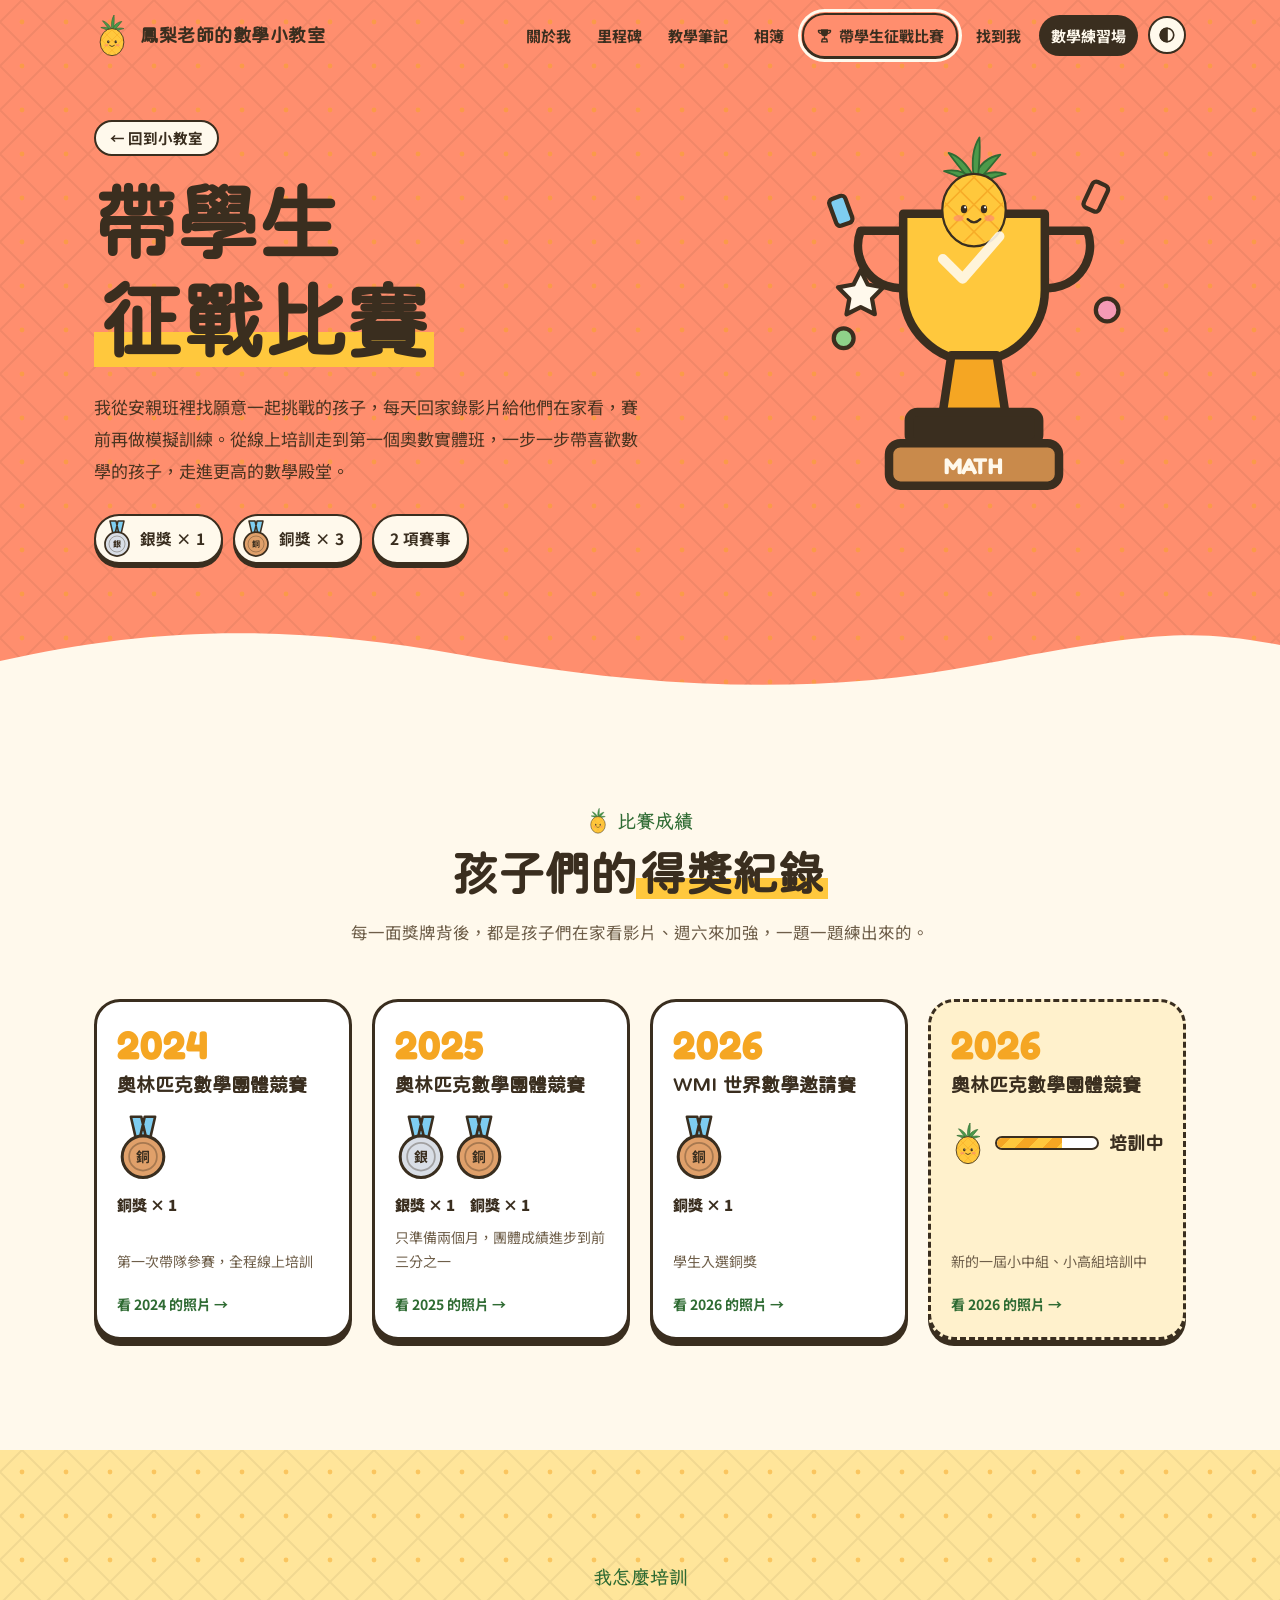
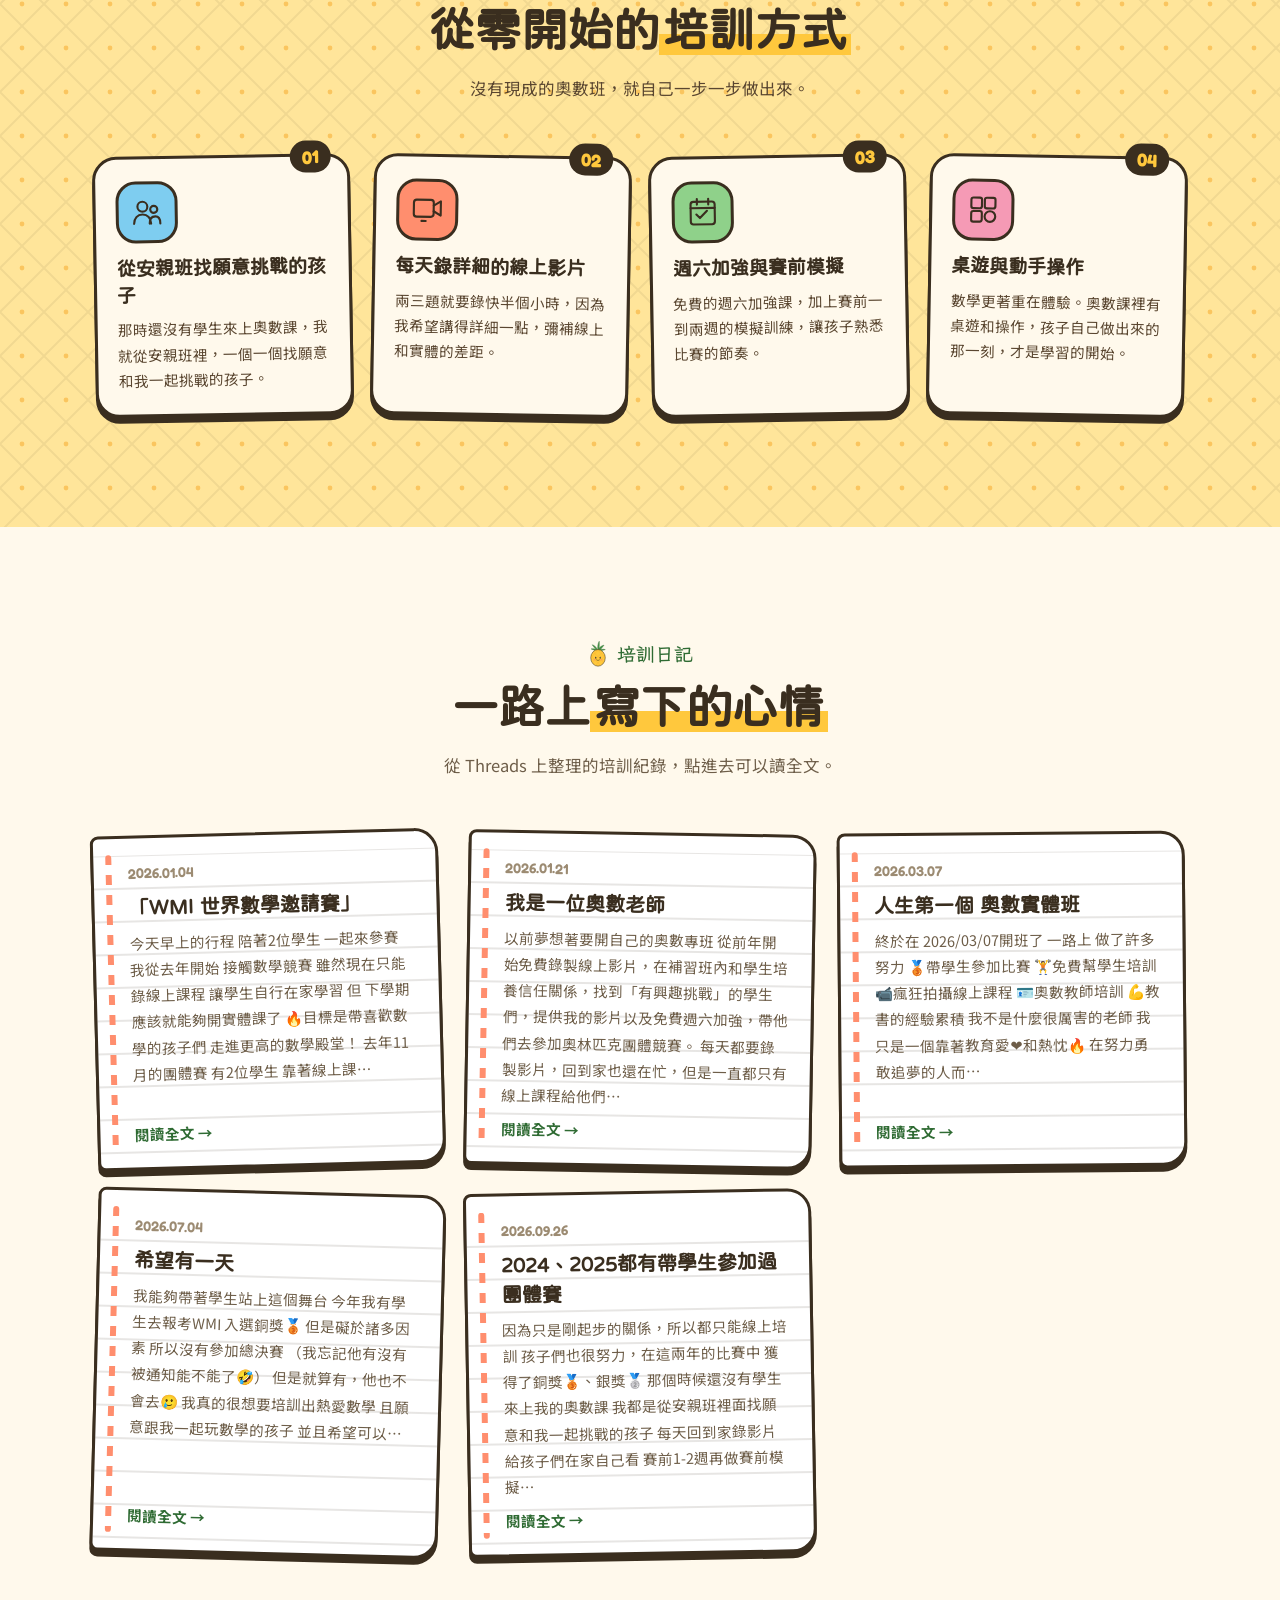
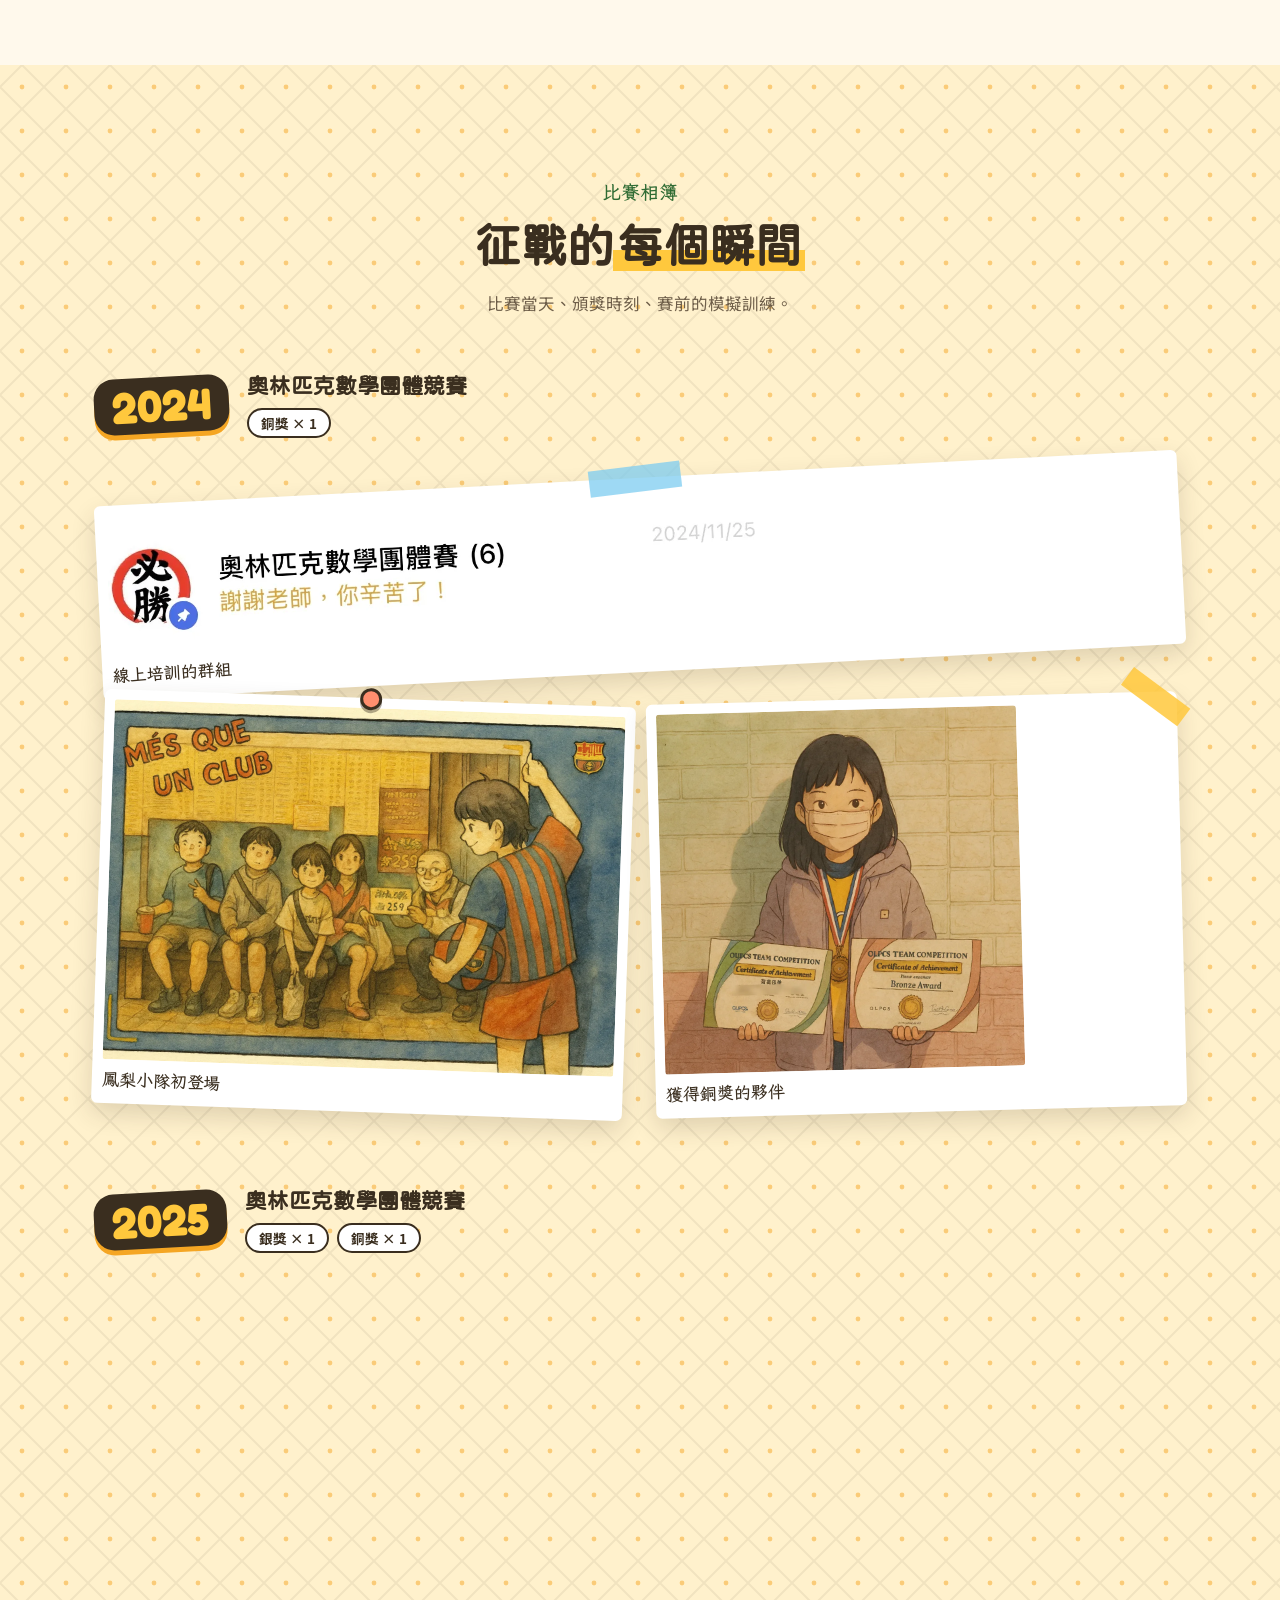
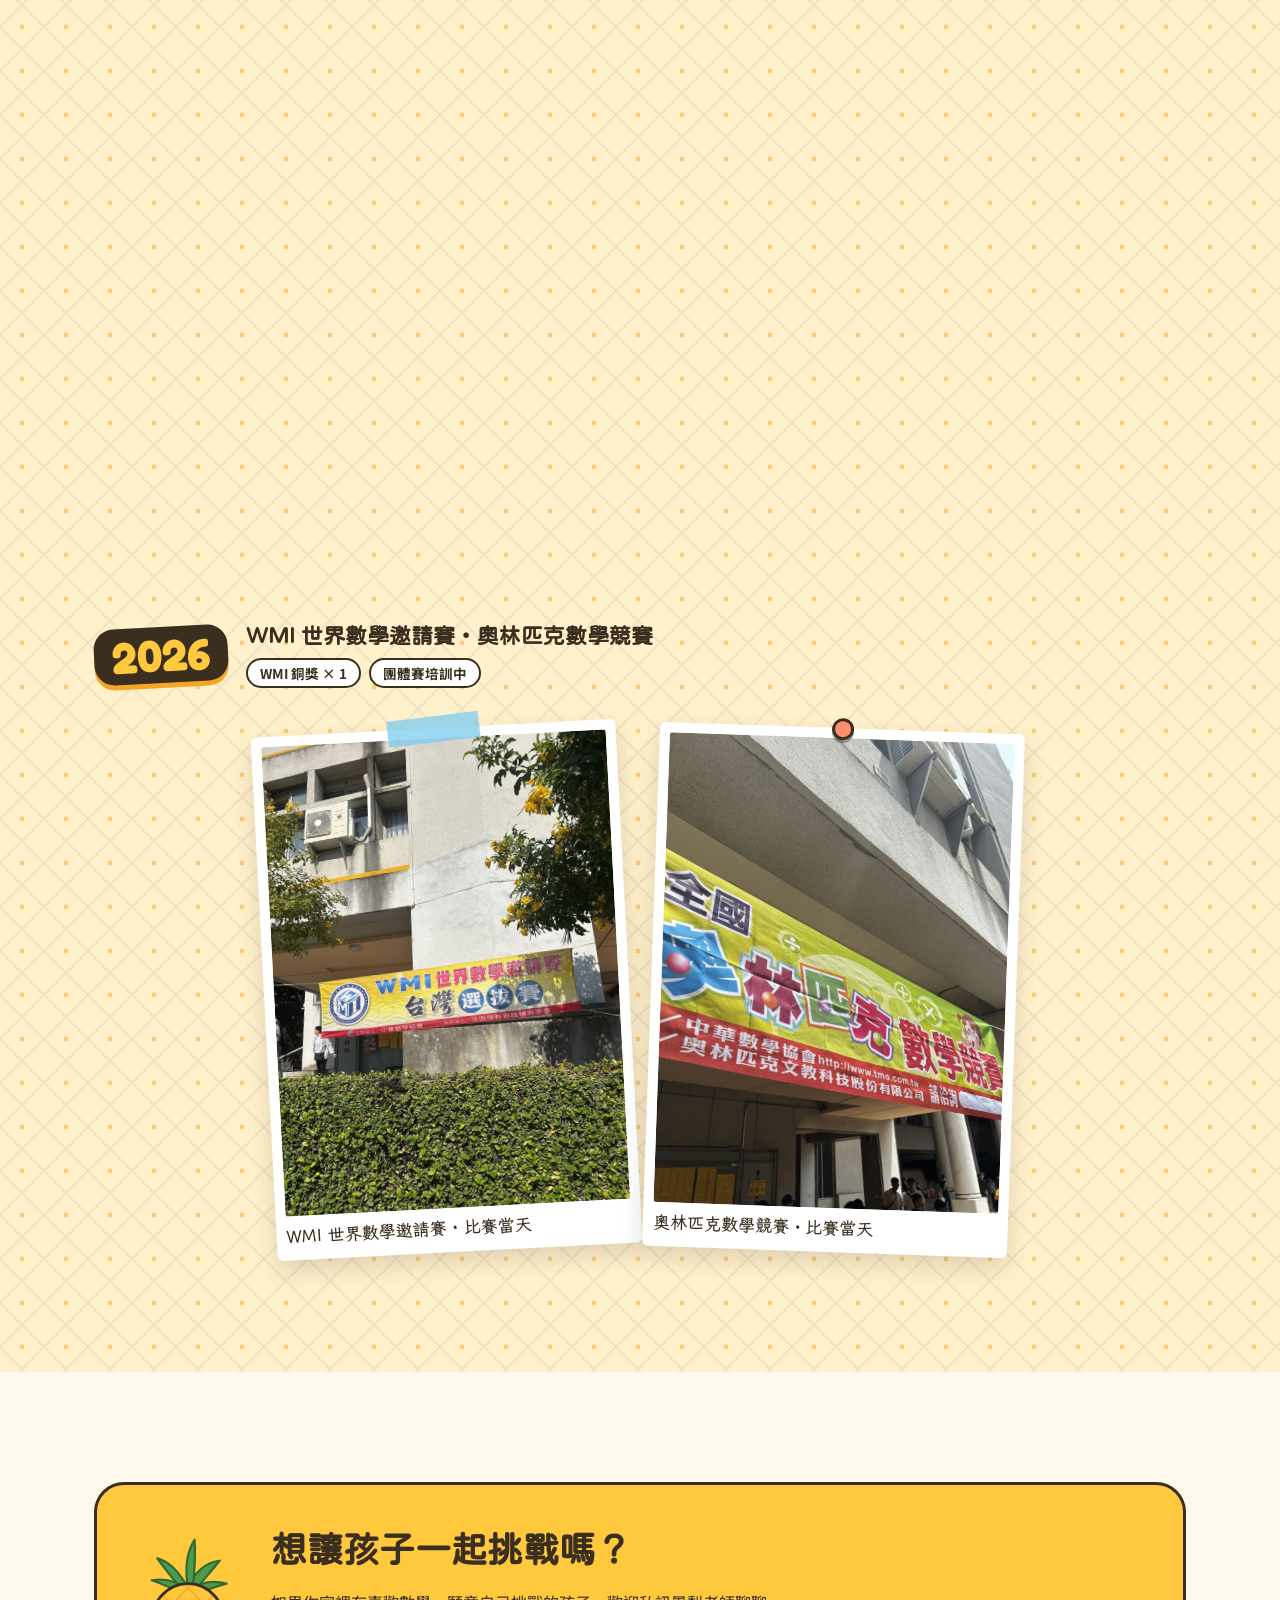
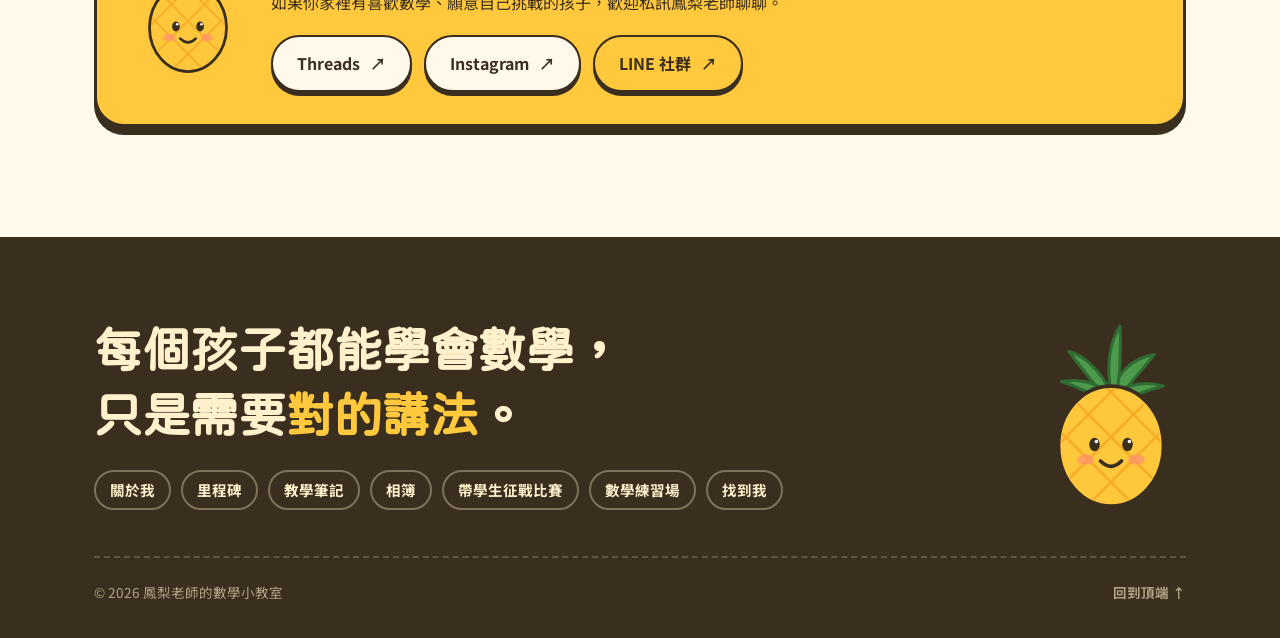
==== competitions.html @ c39e6d04 "上架競賽照片：比賽相簿依年份分組，首頁相簿換上精選照片 - 新增 9 張 2024–2026 競賽照片（轉為 webp），獎狀與聊天截圖中的姓名已霧化 - 比賽頁相簿改為 2024／2025／2026" ====
<!DOCTYPE html>
<html lang="zh-Hant">
<head>
<meta charset="UTF-8">
<meta name="viewport" content="width=device-width, initial-scale=1.0">
<title>帶學生征戰比賽｜鳳梨老師的數學小教室</title>
<meta name="description" content="鳳梨老師帶學生參加奧林匹克數學團體競賽與 WMI 世界數學邀請賽的成績與培訓紀錄。">
<meta property="og:title" content="帶學生征戰比賽｜鳳梨老師的數學小教室">
<meta property="og:description" content="從安親班出發，一步一步帶喜歡數學的孩子站上比賽舞台。">
<meta name="theme-color" content="#FFC83D">
<link rel="icon" href="data:image/svg+xml,<svg xmlns=%22http://www.w3.org/2000/svg%22 viewBox=%220 0 32 32%22><path d=%22M16 11C14 7 11 5 8 4.5C10 8 12 10 14.5 12M16 11c0-4 .5-7 2-9.5c0 3.5-.3 6.5-.8 9.5M16 11.5c2.5-3 5-4.3 8-4.5c-2.5 2.2-4.5 4-6.5 5.5%22 fill=%22%234C9A4A%22/><ellipse cx=%2216%22 cy=%2221%22 rx=%229.5%22 ry=%2210%22 fill=%22%23FFC83D%22 stroke=%22%233A2E1F%22 stroke-width=%221.8%22/><circle cx=%2212.5%22 cy=%2220.5%22 r=%221.4%22 fill=%22%233A2E1F%22/><circle cx=%2219.5%22 cy=%2220.5%22 r=%221.4%22 fill=%22%233A2E1F%22/><path d=%22M13.5 24q2.5 2 5 0%22 stroke=%22%233A2E1F%22 stroke-width=%221.4%22 fill=%22none%22 stroke-linecap=%22round%22/></svg>">
<link rel="preconnect" href="https://fonts.googleapis.com">
<link rel="preconnect" href="https://fonts.gstatic.com" crossorigin>
<link href="https://fonts.googleapis.com/css2?family=Noto+Sans+TC:wght@400;500;700;900&family=LXGW+WenKai+TC:wght@400;700&family=Fredoka:wght@500;600;700&display=swap" rel="stylesheet">
<link href="https://fonts.googleapis.com/css2?family=Huninn&display=swap" rel="stylesheet">
<link rel="stylesheet" href="assets/site.css">
<script>document.documentElement.classList.add('js');</script>
</head>
<body class="contest-page">

<!-- 鳳梨吉祥物（小圖共用） -->
<svg width="0" height="0" style="position:absolute" aria-hidden="true">
  <defs>
    <clipPath id="pineBody"><ellipse cx="100" cy="172" rx="66" ry="76"/></clipPath>
  </defs>
  <symbol id="pine" viewBox="0 0 200 260">
    <g fill="#4C9A4A" stroke="#2F6B33" stroke-width="4" stroke-linejoin="round">
      <path d="M100 100C84 70 66 52 44 46C62 70 76 88 92 106Z"/>
      <path d="M100 100C112 70 132 54 158 50C140 72 124 90 110 108Z"/>
      <path d="M100 102C94 66 98 34 112 12C114 44 112 72 108 104Z"/>
      <path d="M98 104C80 86 58 82 34 86C58 94 78 104 94 114Z"/>
      <path d="M104 104C124 88 148 86 170 92C146 98 126 106 110 116Z"/>
    </g>
    <ellipse cx="100" cy="172" rx="70" ry="80" fill="#FFC83D" stroke="#3A2E1F" stroke-width="5"/>
    <g clip-path="url(#pineBody)" stroke="#F5A623" stroke-width="3.5" opacity=".8">
      <path d="M0 120L160 280M30 90L190 250M60 60L220 220M90 30L250 190M-30 150L130 310"/>
      <path d="M200 120L40 280M170 90L10 250M140 60L-20 220M110 30L-50 190M230 150L70 310"/>
    </g>
    <ellipse cx="66" cy="190" rx="11" ry="7" fill="#FF8E6E" opacity=".7"/>
    <ellipse cx="134" cy="190" rx="11" ry="7" fill="#FF8E6E" opacity=".7"/>
    <ellipse cx="78" cy="170" rx="7" ry="9" fill="#3A2E1F"/>
    <ellipse cx="122" cy="170" rx="7" ry="9" fill="#3A2E1F"/>
    <circle cx="80.5" cy="166" r="2.4" fill="#fff"/>
    <circle cx="124.5" cy="166" r="2.4" fill="#fff"/>
    <path d="M86 192Q100 206 114 192" fill="none" stroke="#3A2E1F" stroke-width="5" stroke-linecap="round"/>
  </symbol>
</svg>

<header class="nav" id="nav">
  <div class="wrap">
    <a class="logo" href="index.html" aria-label="回到首頁">
      <svg viewBox="0 0 200 260" aria-hidden="true"><use href="#pine"/></svg>
      <span id="navBrand">鳳梨老師的數學小教室</span>
    </a>
    <nav class="nav-right" aria-label="主選單">
      <div class="menu" id="menu">
        <a href="index.html#about">關於我</a>
        <a href="index.html#milestones">里程碑</a>
        <a href="index.html#notes">教學筆記</a>
        <a href="index.html#album">相簿</a>
        <a class="contest-link" href="competitions.html" aria-current="page"><svg viewBox="0 0 24 24" aria-hidden="true"><path d="M7 3h10v5a5 5 0 0 1-10 0z" fill="currentColor"/><path d="M7 5H3.5a3.5 3.5 0 0 0 3.8 4M17 5h3.5a3.5 3.5 0 0 1-3.8 4M12 13v4M8 21h8l-1-4H9z" fill="none" stroke="currentColor" stroke-width="2" stroke-linejoin="round"/></svg>帶學生征戰比賽</a>
        <a href="index.html#follow">找到我</a>
        <a class="cta" href="practice.html">數學練習場</a>
      </div>
      <button class="theme" id="themeBtn" type="button" aria-label="切換深淺色">
        <svg viewBox="0 0 24 24" fill="none" stroke="currentColor" stroke-width="2.2"><circle cx="12" cy="12" r="9"/><path d="M12 3a9 9 0 0 0 0 18z" fill="currentColor"/></svg>
      </button>
      <button class="menu-btn" id="menuBtn" type="button" aria-label="開啟選單" aria-expanded="false" aria-controls="menu">
        <span></span><span></span><span></span>
      </button>
    </nav>
  </div>
</header>

<main id="top">

  <!-- 頁首 -->
  <section class="c-hero lattice" id="hero">
    <div class="wrap c-hero-grid">
      <div>
        <a class="back-link" href="index.html">← 回到小教室</a>
        <h1 class="reveal">帶學生<br><span class="hl">征戰比賽</span></h1>
        <p class="lead reveal" style="--d:.1s" id="cIntro"></p>
        <div class="medal-sum reveal" style="--d:.2s" id="medalSum"></div>
      </div>
      <div class="trophy-stage" aria-hidden="true">
        <svg class="trophy" viewBox="0 0 240 280">
          <g class="confetti">
            <rect x="20" y="40" width="12" height="20" rx="3" fill="#7ECDF0" stroke="#3A2E1F" stroke-width="3" transform="rotate(-20 26 50)"/>
            <rect x="200" y="30" width="12" height="20" rx="3" fill="#FF8E6E" stroke="#3A2E1F" stroke-width="3" transform="rotate(25 206 40)"/>
            <circle cx="214" cy="120" r="8" fill="#F59AB5" stroke="#3A2E1F" stroke-width="3"/>
            <circle cx="28" cy="140" r="7" fill="#8FD18A" stroke="#3A2E1F" stroke-width="3"/>
            <path d="M40 92l5 10 11 2-8 8 2 11-10-5-10 5 2-11-8-8 11-2z" fill="#FFF9EC" stroke="#3A2E1F" stroke-width="3" stroke-linejoin="round"/>
          </g>
          <g stroke="#3A2E1F" stroke-width="6" stroke-linejoin="round" stroke-linecap="round">
            <path d="M72 64H40a30 30 0 0 0 34 40M168 64h32a30 30 0 0 1-34 40" fill="none"/>
            <path d="M70 52h100v54a50 50 0 0 1-100 0z" fill="#FFC83D"/>
            <path d="M104 152h32l6 40h-44z" fill="#F5A623"/>
            <rect x="74" y="192" width="92" height="22" rx="6" fill="#3A2E1F"/>
            <rect x="60" y="214" width="120" height="30" rx="8" fill="#C98A4B"/>
          </g>
          <text x="120" y="236" text-anchor="middle" font-family="Fredoka,Arial,sans-serif" font-weight="700" font-size="16" fill="#FFF9EC">MATH</text>
          <use href="#pine" x="88" y="-6" width="64" height="84"/>
          <path d="M98 84l14 14 26-30" fill="none" stroke="#FFF9EC" stroke-width="7" stroke-linecap="round" stroke-linejoin="round" opacity=".9"/>
        </svg>
      </div>
    </div>
    <svg class="wave-edge" viewBox="0 0 1440 80" preserveAspectRatio="none" aria-hidden="true"><path d="M0 46C180 10 330 10 520 40S900 84 1100 50S1340 14 1440 30V80H0Z"/></svg>
  </section>

  <!-- 比賽成績 -->
  <section class="sec" id="records">
    <div class="wrap">
      <div class="sec-head">
        <div class="tag reveal"><svg viewBox="0 0 200 260" aria-hidden="true"><use href="#pine"/></svg>比賽成績</div>
        <h2 class="reveal" style="--d:.1s">孩子們的<em>得獎紀錄</em></h2>
        <p class="reveal" style="--d:.2s">每一面獎牌背後，都是孩子們在家看影片、週六來加強，一題一題練出來的。</p>
      </div>
      <div class="records" id="records-list"></div>
    </div>
  </section>

  <!-- 培訓方式 -->
  <section class="sec methods-sec lattice" id="methods">
    <div class="wrap">
      <div class="sec-head">
        <div class="tag reveal">我怎麼培訓</div>
        <h2 class="reveal" style="--d:.1s">從零開始的<em>培訓方式</em></h2>
        <p class="reveal" style="--d:.2s">沒有現成的奧數班，就自己一步一步做出來。</p>
      </div>
      <div class="methods" id="methodsGrid"></div>
    </div>
  </section>

  <!-- 培訓日記 -->
  <section class="sec" id="diary">
    <div class="wrap">
      <div class="sec-head">
        <div class="tag reveal"><svg viewBox="0 0 200 260" aria-hidden="true"><use href="#pine"/></svg>培訓日記</div>
        <h2 class="reveal" style="--d:.1s">一路上<em>寫下的心情</em></h2>
        <p class="reveal" style="--d:.2s">從 Threads 上整理的培訓紀錄，點進去可以讀全文。</p>
      </div>
      <div class="diary" id="diaryList"></div>
    </div>
  </section>

  <!-- 比賽照片 -->
  <section class="album sec lattice" id="album">
    <div class="wrap">
      <div class="sec-head">
        <div class="tag reveal">比賽相簿</div>
        <h2 class="reveal" style="--d:.1s">征戰的<em>每個瞬間</em></h2>
        <p class="reveal" style="--d:.2s">比賽當天、頒獎時刻、賽前的模擬訓練。</p>
      </div>
      <div id="albums"></div>
    </div>
  </section>

  <!-- 一起挑戰 -->
  <section class="sec" id="join">
    <div class="wrap">
      <div class="join-card reveal">
        <svg class="join-pine" viewBox="0 0 200 260" aria-hidden="true"><use href="#pine"/></svg>
        <div>
          <h2>想讓孩子一起挑戰嗎？</h2>
          <p>如果你家裡有喜歡數學、願意自己挑戰的孩子，歡迎私訊鳳梨老師聊聊。</p>
          <div class="join-actions" id="joinLinks"></div>
        </div>
      </div>
    </div>
  </section>

</main>

<footer>
  <div class="wrap">
    <div class="foot-top">
      <div>
        <p class="big reveal">每個孩子都能學會數學，<br>只是需要<em>對的講法</em>。</p>
        <nav class="foot-links" aria-label="頁尾選單">
          <a href="index.html#about">關於我</a><a href="index.html#milestones">里程碑</a><a href="index.html#notes">教學筆記</a><a href="index.html#album">相簿</a><a href="competitions.html">帶學生征戰比賽</a><a href="practice.html">數學練習場</a><a href="index.html#follow">找到我</a>
        </nav>
      </div>
      <svg class="foot-mascot" aria-hidden="true" viewBox="0 0 200 260"><use href="#pine"/></svg>
    </div>
    <div class="foot-bot">
      <span>© <span id="year"></span> <span id="footBrand">鳳梨老師的數學小教室</span></span>
      <button class="to-top" type="button" id="toTop">回到頂端 ↑</button>
    </div>
  </div>
</footer>

<script src="data/site.js"></script>
<script src="data/articles.js"></script>
<script src="assets/common.js"></script>
<script>
(function(){
  const SITE = window.SITE || {}, C = SITE.contest || {};
  const $ = id => document.getElementById(id), esc = PM.esc;
  const MEDAL = { gold: ['金獎', '#FFC83D'], silver: ['銀獎', '#D9DEE6'], bronze: ['銅獎', '#E0A06A'] };
  const medalSvg = (color, label) => `<svg class="medal" viewBox="0 0 60 76" aria-hidden="true">
      <path d="M16 2h12l6 26H22zM32 2h12l-6 26H26z" fill="#7ECDF0" stroke="#3A2E1F" stroke-width="3" stroke-linejoin="round"/>
      <circle cx="30" cy="48" r="24" fill="${color}" stroke="#3A2E1F" stroke-width="3.5"/>
      <circle cx="30" cy="48" r="16" fill="none" stroke="#3A2E1F" stroke-width="2" opacity=".35"/>
      <text x="30" y="54" text-anchor="middle" font-size="16" font-weight="700" fill="#3A2E1F" font-family="'Noto Sans TC',sans-serif">${label}</text>
    </svg>`;

  $('cIntro').textContent = C.intro || '';
  $('year').textContent = new Date().getFullYear();

  /* 獎牌統計 */
  const total = {};
  (C.records || []).forEach(r => Object.entries(r.medals || {}).forEach(([k, v]) => total[k] = (total[k] || 0) + v));
  const events = new Set((C.records || []).map(r => r.name)).size;
  $('medalSum').innerHTML = ['gold', 'silver', 'bronze'].filter(k => total[k]).map(k =>
    `<span class="sum-chip">${medalSvg(MEDAL[k][1], MEDAL[k][0][0])}<b>${MEDAL[k][0]} × ${total[k]}</b></span>`).join('') +
    `<span class="sum-chip plain"><b>${events} 項賽事</b></span>`;

  const albumYears = new Set((C.albums || []).map(a => a.year));

  /* 比賽成績卡 */
  $('records-list').innerHTML = (C.records || []).map((r, i) => {
    const medals = Object.entries(r.medals || {}).sort((a, b) => ['gold','silver','bronze'].indexOf(a[0]) - ['gold','silver','bronze'].indexOf(b[0]));
    const body = r.training
      ? `<div class="training"><span class="run">${'<svg viewBox="0 0 200 260" aria-hidden="true"><use href="#pine"/></svg>'}</span><span class="bar"><i></i></span><b>培訓中</b></div>`
      : `<div class="medal-row">${medals.map(([k, n]) => Array.from({ length: n }, () => medalSvg(MEDAL[k][1], MEDAL[k][0][0])).join('')).join('')}</div>
         <div class="medal-text">${medals.map(([k, n]) => `${MEDAL[k][0]} × ${n}`).join('　')}</div>`;
    return `<article class="record reveal${r.training ? ' is-training' : ''}" style="--d:${i * .1}s">
      <span class="r-year">${esc(r.year)}</span>
      <h3>${esc(r.name)}</h3>
      ${body}
      <p>${esc(r.note || '')}</p>
      ${albumYears.has(r.year) ? `<a class="to-album" href="#album-${esc(r.year)}">看 ${esc(r.year)} 的照片 →</a>` : ''}
    </article>`;
  }).join('');

  /* 培訓方式 */
  const METHOD_ICONS = [
    '<svg viewBox="0 0 48 48"><circle cx="18" cy="16" r="7"/><circle cx="34" cy="20" r="5"/><path d="M6 40c0-8 5-13 12-13s12 5 12 13M28 40c0-6 3-10 8-10s7 3 7 10"/></svg>',
    '<svg viewBox="0 0 48 48"><rect x="5" y="10" width="28" height="24" rx="4"/><path d="M33 18l10-6v20l-10-6M16 40h6"/></svg>',
    '<svg viewBox="0 0 48 48"><rect x="7" y="9" width="34" height="32" rx="4"/><path d="M7 18h34M16 5v8M32 5v8M15 27l5 5 10-10"/></svg>',
    '<svg viewBox="0 0 48 48"><rect x="7" y="7" width="15" height="15" rx="3"/><rect x="26" y="7" width="15" height="15" rx="3"/><rect x="7" y="26" width="15" height="15" rx="3"/><circle cx="33.5" cy="33.5" r="7.5"/></svg>'
  ];
  $('methodsGrid').innerHTML = (C.methods || []).map((m, i) => `
    <div class="method reveal" style="--d:${i * .1}s">
      <span class="m-no">0${i + 1}</span>
      <span class="m-ic">${METHOD_ICONS[i % METHOD_ICONS.length]}</span>
      <h3>${esc(m.title)}</h3>
      <p>${esc(m.text)}</p>
    </div>`).join('');

  /* 培訓日記：從文章資料裡挑出對應的貼文 */
  const byId = Object.fromEntries((window.ARTICLES || []).map(a => [a.id, a]));
  const diary = (C.diary || []).map(id => byId[id]).filter(Boolean).sort((a, b) => a.date.localeCompare(b.date));
  $('diaryList').innerHTML = diary.map((a, i) => {
    const lines = a.text.split('\n').filter(l => l.trim());
    const title = lines[0] || '';
    const excerpt = lines.slice(1).join(' ').slice(0, 120);
    return `<a class="page reveal" style="--d:${i * .08}s;--tilt:${[-1.5, 1, -0.5, 1.5, -1][i % 5]}deg" href="index.html#post=${encodeURIComponent(a.id)}">
      <span class="p-date">${esc(a.date.replace(/-/g, '.'))}</span>
      <h3>${esc(title)}</h3>
      <p>${esc(excerpt)}${excerpt.length >= 120 ? '…' : ''}</p>
      <span class="p-more">閱讀全文 →</span>
    </a>`;
  }).join('');
  if (!diary.length) $('diary').hidden = true;

  /* 比賽相簿：依年份分章 */
  const albums = (C.albums || []).filter(a => (a.photos || []).length);
  $('albums').innerHTML = albums.map(a => `
    <div class="chapter" id="album-${esc(a.year)}">
      <div class="chapter-head reveal">
        <span class="chapter-year">${esc(a.year)}</span>
        <div class="chapter-info">
          <h3>${esc(a.title)}</h3>
          <div class="results">${(a.results || []).map(r => `<span>${esc(r)}</span>`).join('')}</div>
        </div>
      </div>
      <div class="gallery"></div>
    </div>`).join('');
  [...$('albums').querySelectorAll('.gallery')].forEach((g, i) => PM.renderGallery(g, albums[i].photos));
  if (!albums.length) $('album').hidden = true;

  /* 聯絡方式 */
  $('joinLinks').innerHTML = (SITE.links || []).filter(l => l.url && ['threads', 'line', 'instagram'].includes(l.id)).map(l =>
    `<a class="btn ${l.id === 'line' ? 'yellow' : 'light'}" href="${esc(l.url)}" target="_blank" rel="noopener">${esc(l.label)} <span class="arr">↗</span></a>`).join('');

  requestAnimationFrame(() => $('hero').classList.add('in'));
})();
</script>
</body>
</html>
---- assets/site.css ----
/* 鳳梨老師的數學小教室：全站共用樣式 */
:root{
  --cream:#FFF9EC;
  --cream-2:#FFF1CC;
  --paper:#FFFFFF;
  --yellow:#FFC83D;
  --yellow-deep:#F5A623;
  --yellow-soft:#FFE59A;
  --ink:#3A2E1F;
  --ink-2:#6E5E49;
  --ink-3:#9C8B72;
  --line:rgba(58,46,31,.12);
  --leaf:#4C9A4A;
  --leaf-dark:#2F6B33;
  --leaf-soft:#8FD18A;
  --coral:#FF8E6E;
  --sky:#7ECDF0;
  --berry:#F59AB5;
  --round:'Huninn','LXGW WenKai TC','Noto Sans TC',system-ui,sans-serif;
  --sans:'Noto Sans TC',system-ui,sans-serif;
  --hand:'LXGW WenKai TC','Kaiti TC',cursive;
  --latin:'Fredoka','Huninn','Noto Sans TC',sans-serif;
  --ease:cubic-bezier(.2,.8,.2,1);
  --bounce:cubic-bezier(.34,1.56,.64,1);
}
@media (prefers-color-scheme: dark){
  :root:not([data-theme="light"]){
    --cream:#1E1912; --cream-2:#2A2217; --paper:#262016;
    --ink:#FBEFD9; --ink-2:#D6C6A8; --ink-3:#A39275; --line:rgba(251,239,217,.14);
    --leaf-dark:#8FD18A;
  }
}
:root[data-theme="dark"]{
  --cream:#1E1912; --cream-2:#2A2217; --paper:#262016;
  --ink:#FBEFD9; --ink-2:#D6C6A8; --ink-3:#A39275; --line:rgba(251,239,217,.14);
  --leaf-dark:#8FD18A;
}

*{box-sizing:border-box;}
[hidden]{display:none !important;}
html{scroll-behavior:smooth;}
html,body{margin:0;padding:0;}
body{background:var(--cream);color:var(--ink);font-family:var(--sans);font-size:16px;line-height:1.8;-webkit-font-smoothing:antialiased;overflow-x:hidden;}
a{color:inherit;}
button,input{font:inherit;color:inherit;}
::selection{background:var(--yellow);color:#3A2E1F;}
:focus-visible{outline:3px solid var(--yellow-deep);outline-offset:3px;border-radius:6px;}
.wrap{max-width:1140px;margin:0 auto;padding:0 24px;}
@media (max-width:600px){ .wrap{padding:0 16px;} }

/* 鳳梨皮紋理 */
.lattice{
  background-image:url("data:image/svg+xml,%3Csvg xmlns='http://www.w3.org/2000/svg' width='44' height='44' viewBox='0 0 44 44'%3E%3Cpath d='M0 22L22 0L44 22L22 44Z' fill='none' stroke='%233A2E1F' stroke-opacity='.07' stroke-width='2'/%3E%3Ccircle cx='22' cy='22' r='2.4' fill='%23F5A623' fill-opacity='.5'/%3E%3C/svg%3E");
}

/* ---------- 進場動畫 ---------- */
.js .reveal{opacity:0;transform:translateY(26px);transition:opacity .8s var(--ease), transform .8s var(--ease);transition-delay:var(--d,0s);}
.js .reveal.in{opacity:1;transform:none;}
.js .pop{opacity:0;transform:scale(.6) rotate(var(--r,0deg));transition:opacity .5s, transform .7s var(--bounce);transition-delay:var(--d,0s);}
.js .pop.in{opacity:1;transform:scale(1) rotate(var(--r,0deg));}
html:not(.js) .pop{transform:rotate(var(--r,0deg));}

/* ---------- 導覽列 ---------- */
.nav{position:fixed;top:0;left:0;right:0;z-index:30;transition:background .3s, box-shadow .3s, transform .4s var(--ease);}
.nav.scrolled{background:color-mix(in srgb, var(--cream) 92%, transparent);backdrop-filter:blur(10px);-webkit-backdrop-filter:blur(10px);box-shadow:0 1px 0 var(--line);}
.nav:not(.scrolled){color:#3A2E1F;}
.nav.hide{transform:translateY(-100%);}
.nav .wrap{display:flex;align-items:center;justify-content:space-between;height:70px;gap:16px;}
.logo{display:flex;align-items:center;gap:10px;text-decoration:none;}
.logo svg{width:36px;height:44px;flex-shrink:0;transition:transform .5s var(--bounce);}
.logo:hover svg{transform:rotate(-10deg) scale(1.08);}
.logo span{font-family:var(--round);font-weight:700;font-size:18px;letter-spacing:.03em;white-space:nowrap;}
.nav-right{display:flex;align-items:center;gap:6px;}
.menu{display:flex;align-items:center;gap:2px;}
.menu a{text-decoration:none;font-size:15px;font-weight:700;padding:7px 12px;border-radius:999px;transition:background .25s, transform .2s var(--bounce);white-space:nowrap;}
.menu a:hover{background:color-mix(in srgb, var(--yellow) 45%, transparent);}
.menu a.contest-link{display:inline-flex;align-items:center;gap:6px;background:var(--coral);color:#3A2E1F;border:2px solid #3A2E1F;box-shadow:0 3px 0 #3A2E1F;margin:0 4px;}
.menu a.contest-link:hover{transform:translateY(-2px) rotate(-2deg);background:var(--coral);}
.menu a.contest-link svg{width:17px;height:17px;}
.menu a.cta{background:#3A2E1F;color:#FFF9EC;margin-left:4px;}
.menu a.cta:hover{background:var(--leaf);color:#fff;}
.theme{background:#FFF9EC;color:#3A2E1F;border:2px solid #3A2E1F;border-radius:50%;width:38px;height:38px;cursor:pointer;display:grid;place-items:center;margin-left:4px;flex-shrink:0;}
.theme svg{width:18px;height:18px;}
.menu-btn{display:none;width:42px;height:42px;border-radius:14px;border:2px solid #3A2E1F;background:#FFF9EC;cursor:pointer;flex-direction:column;align-items:center;justify-content:center;gap:4px;flex-shrink:0;}
.menu-btn span{display:block;width:18px;height:2.5px;border-radius:2px;background:#3A2E1F;transition:transform .3s var(--ease), opacity .2s;}
.menu-btn[aria-expanded="true"] span:nth-child(1){transform:translateY(6.5px) rotate(45deg);}
.menu-btn[aria-expanded="true"] span:nth-child(2){opacity:0;}
.menu-btn[aria-expanded="true"] span:nth-child(3){transform:translateY(-6.5px) rotate(-45deg);}
@media (max-width:1120px){
  .menu-btn{display:flex;}
  .menu{
    position:absolute;top:calc(100% + 6px);left:16px;right:16px;flex-direction:column;align-items:stretch;gap:4px;
    background:var(--paper);color:var(--ink);border:3px solid var(--ink);border-radius:24px;box-shadow:0 8px 0 var(--ink);padding:12px;
    opacity:0;visibility:hidden;transform:translateY(-10px) scale(.98);transition:opacity .25s, transform .3s var(--bounce), visibility .25s;
  }
  .menu.open{opacity:1;visibility:visible;transform:none;}
  .menu a{padding:11px 16px;font-size:16px;}
  .menu a.contest-link{order:-1;margin:0 0 6px;justify-content:center;padding:12px 16px;}
  .menu a.cta{margin:6px 0 0;text-align:center;}
  .nav .wrap{position:relative;}
}
@media (max-width:420px){ .logo span{font-size:14.5px;} }

/* ---------- 首頁主視覺 ---------- */
.hero{background-color:var(--yellow);color:#3A2E1F;position:relative;padding:118px 0 150px;overflow:hidden;}
.hero-grid{display:grid;grid-template-columns:1.1fr .9fr;gap:40px;align-items:center;position:relative;z-index:1;}
.chip-row{display:flex;flex-wrap:wrap;gap:8px;margin-bottom:22px;}
.chip{display:inline-flex;align-items:center;font-size:13.5px;font-weight:700;padding:4px 14px;border-radius:999px;background:#FFF9EC;border:2px solid #3A2E1F;}
.hero h1{font-family:var(--round);font-weight:700;font-size:clamp(38px,6.4vw,76px);line-height:1.22;margin:0 0 24px;letter-spacing:.02em;}
.hero h1 .ln{display:block;}
.js .hero h1 .ln{opacity:0;transform:translateY(30px);transition:opacity .7s var(--ease), transform .8s var(--bounce);transition-delay:var(--d);}
.js .hero.in h1 .ln{opacity:1;transform:none;}
.hero h1 .mark{position:relative;display:inline-block;}
.hero h1 .mark svg{position:absolute;left:-2%;bottom:-.14em;width:104%;height:.36em;overflow:visible;z-index:-1;}
.hero h1 .mark path{fill:none;stroke:#FFF9EC;stroke-width:9;stroke-linecap:round;stroke-dasharray:1;stroke-dashoffset:1;transition:stroke-dashoffset 1s var(--ease) 1s;}
.hero.in h1 .mark path, html:not(.js) .hero h1 .mark path{stroke-dashoffset:0;}
.hero h1{isolation:isolate;}
.hero .lead{font-size:17.5px;max-width:30em;margin:0 0 32px;color:#5A4630;}
.actions{display:flex;gap:14px;flex-wrap:wrap;}
.btn{
  display:inline-flex;align-items:center;gap:10px;text-decoration:none;font-weight:700;font-size:16px;
  padding:12px 24px;border-radius:999px;border:2.5px solid #3A2E1F;background:#3A2E1F;color:#FFF9EC;cursor:pointer;
  box-shadow:0 4px 0 #3A2E1F;transition:transform .15s, box-shadow .15s, background .25s;
}
.btn:hover{transform:translateY(-2px);box-shadow:0 6px 0 #3A2E1F;}
.btn:active{transform:translateY(3px);box-shadow:0 1px 0 #3A2E1F;}
.btn.light{background:#FFF9EC;color:#3A2E1F;}
.btn.yellow{background:var(--yellow);color:#3A2E1F;}
.btn .arr{transition:transform .3s var(--ease);}
.btn:hover .arr{transform:translateX(4px);}

.mascot-stage{position:relative;max-width:440px;margin:0 auto;width:100%;}
.mascot{width:76%;margin:0 auto;display:block;overflow:visible;animation:bob 3.6s ease-in-out infinite;cursor:pointer;}
@keyframes bob{0%,100%{transform:translateY(0) rotate(-1.5deg);}50%{transform:translateY(-12px) rotate(1.5deg);}}
.mascot .leaves{transform-origin:100px 104px;animation:sway 3.6s ease-in-out infinite;}
@keyframes sway{0%,100%{transform:rotate(-4deg);}50%{transform:rotate(4deg);}}
.mascot .eye{transform-box:fill-box;transform-origin:center;animation:blink 4.2s infinite;}
@keyframes blink{0%,92%,100%{transform:scaleY(1);}95%{transform:scaleY(.1);}}
.mascot .wave{transform-origin:38px 178px;animation:wave 1.8s ease-in-out infinite;}
@keyframes wave{0%,100%{transform:rotate(0);}50%{transform:rotate(-20deg);}}
.happy{animation:jump .6s var(--bounce) !important;}
@keyframes jump{0%{transform:translateY(0) scale(1);}40%{transform:translateY(-28px) scale(1.05,.95);}100%{transform:translateY(0) scale(1);}}
.bubble{
  position:absolute;top:0;left:-2%;background:#FFF9EC;border:2.5px solid #3A2E1F;border-radius:20px;padding:6px 16px;
  font-family:var(--hand);font-weight:700;font-size:19px;white-space:nowrap;box-shadow:0 4px 0 #3A2E1F;--r:-6deg;z-index:2;
}
.bubble::after{content:"";position:absolute;right:26px;bottom:-11px;width:16px;height:16px;background:#FFF9EC;border-right:2.5px solid #3A2E1F;border-bottom:2.5px solid #3A2E1F;transform:rotate(45deg);}
.sticker{
  position:absolute;display:grid;place-items:center;font-family:var(--latin);font-weight:700;color:#3A2E1F;
  border:2.5px solid #3A2E1F;border-radius:16px;box-shadow:0 4px 0 #3A2E1F;background:#FFF9EC;
}
.sticker > b{display:block;animation:float 4s ease-in-out infinite;animation-delay:var(--fd,0s);font-weight:700;}
@keyframes float{0%,100%{transform:translateY(0);}50%{transform:translateY(-5px);}}
.sticker.s1{top:14%;right:2%;width:62px;height:62px;font-size:32px;background:var(--coral);--r:12deg;}
.sticker.s2{bottom:18%;left:0;width:86px;height:46px;font-size:20px;background:var(--sky);--r:-8deg;--fd:.8s;}
.sticker.s3{bottom:6%;right:6%;width:72px;height:46px;font-size:18px;font-family:var(--round);--r:6deg;--fd:1.6s;}
.sticker.s4{top:48%;right:-3%;width:50px;height:50px;font-size:26px;background:var(--berry);--r:-10deg;--fd:2.2s;}
.sticker.s5{top:40%;left:-2%;width:46px;height:46px;font-size:24px;--r:8deg;--fd:1.2s;}
.wave-edge{position:absolute;left:0;right:0;bottom:-1px;width:100%;height:80px;display:block;}
.wave-edge path{fill:var(--cream);}
@media (max-width:860px){
  .hero{padding:96px 0 130px;}
  .hero-grid{grid-template-columns:1fr;gap:8px;}
  .mascot-stage{order:-1;max-width:290px;}
  .bubble{font-size:16px;}
}

/* ---------- 鳳梨看板（輪播） ---------- */
.board{position:relative;z-index:2;margin-top:-96px;}
.board-card{background:var(--paper);border:3px solid var(--ink);border-radius:28px;box-shadow:0 8px 0 var(--ink);overflow:hidden;}
.board-top{display:flex;align-items:center;gap:16px;padding:12px 18px;border-bottom:3px solid var(--ink);background:var(--cream-2);}
.board-title{display:flex;align-items:center;gap:8px;font-family:var(--round);font-weight:700;font-size:18px;white-space:nowrap;}
.board-title svg{width:26px;height:32px;}
.bars{display:flex;gap:6px;flex:1;min-width:0;}
.bars button{flex:1;height:9px;border-radius:99px;background:var(--line);border:0;padding:0;cursor:pointer;position:relative;overflow:hidden;}
.bars button i{position:absolute;inset:0;background:var(--yellow-deep);transform-origin:left;transform:scaleX(0);border-radius:99px;}
.bars button.done i{transform:scaleX(1);}
.bars button.active i{animation:fill var(--dur,5s) linear forwards;}
.board-card.paused .bars button.active i{animation-play-state:paused;}
@keyframes fill{to{transform:scaleX(1);}}
.board-ctrl{display:flex;gap:6px;}
.board-ctrl button{width:36px;height:36px;border-radius:50%;border:2.5px solid var(--ink);background:var(--paper);cursor:pointer;display:grid;place-items:center;transition:transform .15s;}
.board-ctrl button:hover{transform:scale(1.08);}
.board-ctrl svg{width:14px;height:14px;}
.stage{position:relative;height:330px;overflow:hidden;touch-action:pan-y;}
.slide{
  position:absolute;inset:0;display:grid;grid-template-columns:1.25fr .75fr;align-items:center;gap:24px;padding:30px 44px;
  color:#3A2E1F;transform:translateX(-100%);visibility:hidden;
}
.slide.active{transform:none;visibility:visible;}
.slide.from-left{transform:translateX(-100%);visibility:visible;}
.slide.from-right{transform:translateX(100%);visibility:visible;}
.slide.moving{visibility:visible;transition:transform .75s var(--ease);}
.slide.leave-right{transform:translateX(100%);visibility:visible;}
.slide.leave-left{transform:translateX(-100%);visibility:visible;}
.slide[data-c="yellow"]{background:var(--yellow);}
.slide[data-c="coral"]{background:var(--coral);}
.slide[data-c="leaf"]{background:var(--leaf-soft);}
.slide[data-c="sky"]{background:var(--sky);}
.slide[data-c="berry"]{background:var(--berry);}
.slide .badge{display:inline-flex;align-items:center;background:#3A2E1F;color:#FFF9EC;font-weight:700;font-size:13px;padding:3px 14px;border-radius:999px;}
.slide .meta{font-size:13.5px;font-weight:700;margin-left:10px;opacity:.75;}
.slide h3{font-family:var(--round);font-weight:700;font-size:clamp(24px,3.2vw,36px);line-height:1.35;margin:16px 0 12px;}
.slide p{margin:0 0 20px;font-size:15.5px;line-height:1.75;display:-webkit-box;-webkit-line-clamp:2;-webkit-box-orient:vertical;overflow:hidden;max-width:36em;}
.slide .btn{padding:9px 20px;font-size:15px;}
.slide{grid-template-columns:1.1fr .9fr;}
.slide .art{position:relative;height:100%;display:grid;place-items:center;}
.slide .disc{width:min(230px,100%);aspect-ratio:1;border-radius:50%;background:rgba(255,255,255,.55);border:3px solid #3A2E1F;display:grid;place-items:center;position:relative;}
.slide .disc svg{width:56%;height:auto;}
.slide .pic{width:100%;max-width:380px;aspect-ratio:4/3;background:#FFF9EC;border:3px solid #3A2E1F;border-radius:24px;box-shadow:0 6px 0 #3A2E1F;overflow:hidden;transform:rotate(2.5deg);}
.slide .pic img{width:100%;height:100%;object-fit:cover;display:block;}
.slide.active .pic{animation:picIn .9s var(--bounce) both, picFloat 4s ease-in-out .9s infinite;}
@keyframes picIn{from{transform:rotate(-6deg) scale(.85);opacity:.4;}to{transform:rotate(2.5deg) scale(1);opacity:1;}}
@keyframes picFloat{0%,100%{transform:rotate(2.5deg) translateY(0);}50%{transform:rotate(1deg) translateY(-6px);}}
.slide .no{position:absolute;top:2%;right:0;font-family:var(--latin);font-weight:700;font-size:20px;background:#FFF9EC;border:2.5px solid #3A2E1F;border-radius:14px;padding:0 12px;transform:rotate(8deg);box-shadow:0 3px 0 #3A2E1F;z-index:1;}
.slide.active .disc svg{animation:bob 3.6s ease-in-out infinite;}
@media (max-width:760px){
  .board{margin-top:-80px;}
  .stage{height:560px;}
  .slide{grid-template-columns:1fr;grid-template-rows:auto 1fr;padding:20px 20px 24px;align-content:start;gap:16px;}
  .slide .art{order:-1;height:auto;}
  .slide .pic{max-width:260px;}
  .slide .disc{width:150px;}
  .slide h3{margin:12px 0 8px;}
  .slide p{-webkit-line-clamp:3;margin-bottom:16px;}
  .slide .meta{display:block;margin:8px 0 0;}
  .board-title span{display:none;}
  .board-top{padding:10px 12px;gap:10px;}
}

/* ---------- 區塊共用 ---------- */
section{position:relative;scroll-margin-top:70px;}
.sec{padding:110px 0;}
.sec-head{text-align:center;max-width:680px;margin:0 auto 52px;}
.sec-head .tag{display:inline-flex;align-items:center;gap:8px;font-family:var(--hand);font-weight:700;font-size:19px;color:var(--leaf-dark);margin-bottom:6px;}
.sec-head .tag svg{width:22px;height:27px;}
.sec-head h2{font-family:var(--round);font-weight:700;font-size:clamp(30px,4.4vw,46px);line-height:1.3;margin:0;}
.sec-head h2 em{font-style:normal;background:linear-gradient(transparent 58%, var(--yellow) 58%);padding:0 4px;}
:root[data-theme="dark"] .sec-head h2 em{background:linear-gradient(transparent 58%, rgba(255,200,61,.45) 58%);}
@media (prefers-color-scheme: dark){ :root:not([data-theme="light"]) .sec-head h2 em{background:linear-gradient(transparent 58%, rgba(255,200,61,.45) 58%);} }
.sec-head p{color:var(--ink-2);margin:14px 0 0;font-size:16.5px;}
@media (max-width:760px){ .sec{padding:80px 0;} .sec-head{margin-bottom:36px;} }

/* ---------- 三把鑰匙 ---------- */
.keys{display:grid;grid-template-columns:repeat(3,1fr);gap:24px;}
.key{
  background:var(--paper);border:3px solid var(--ink);border-radius:26px;padding:28px 26px 24px;text-align:left;cursor:pointer;
  box-shadow:0 6px 0 var(--ink);transition:transform .3s var(--bounce), box-shadow .3s;display:flex;flex-direction:column;gap:10px;
}
.key:hover{transform:translateY(-6px) rotate(var(--tilt,-1deg));box-shadow:0 12px 0 var(--ink);}
.key:nth-child(2){--tilt:1deg;}
.key .blob{width:84px;height:84px;border-radius:28px;display:grid;place-items:center;border:3px solid #3A2E1F;transform:rotate(-6deg);}
.key .blob svg{width:46px;height:46px;}
.key:nth-child(1) .blob{background:var(--coral);}
.key:nth-child(2) .blob{background:var(--sky);transform:rotate(5deg);}
.key:nth-child(3) .blob{background:var(--yellow);}
.key .k{font-family:var(--round);font-weight:700;font-size:40px;line-height:1.1;margin-top:8px;}
.key h3{margin:0;font-size:18px;font-weight:900;}
.key p{margin:0;color:var(--ink-2);font-size:15px;line-height:1.75;}
.key .go{margin-top:auto;padding-top:8px;font-weight:700;font-size:14.5px;display:flex;align-items:center;gap:8px;}
.key .go .c{background:var(--cream-2);border-radius:999px;padding:0 10px;font-size:13px;}
.key .go .arr{transition:transform .3s var(--ease);}
.key:hover .go .arr{transform:translateX(5px);}
@media (max-width:860px){ .keys{grid-template-columns:1fr;} }

/* ---------- 關於我 ---------- */
.about{background-color:var(--cream-2);}
.about-grid{display:grid;grid-template-columns:320px 1fr;gap:64px;align-items:center;}
.polaroid{background:#fff;padding:14px 14px 16px;border-radius:10px;box-shadow:0 14px 30px rgba(58,46,31,.18);position:relative;max-width:320px;margin:0;}
.js .polaroid.reveal.in, html:not(.js) .polaroid{transform:rotate(-3deg);}
.polaroid .ph{aspect-ratio:1;border-radius:6px;background:var(--yellow);display:grid;place-items:center;overflow:hidden;}
.polaroid .ph img{width:100%;height:100%;object-fit:cover;}
.polaroid .ph svg{width:60%;height:auto;}
.polaroid .cap{font-family:var(--hand);font-weight:700;font-size:20px;color:#3A2E1F;text-align:center;margin-top:8px;}
.polaroid .tape{position:absolute;top:-14px;left:50%;width:110px;height:30px;background:rgba(126,205,240,.75);transform:translateX(-50%) rotate(4deg);}
.letter .sec-head{text-align:left;margin:0 0 24px;}
.letter p{font-size:17px;line-height:2;margin:0 0 18px;}
.letter .sign{font-family:var(--hand);font-weight:700;font-size:30px;margin:6px 0 28px;color:var(--leaf-dark);}
.facts{display:flex;flex-wrap:wrap;gap:12px;margin:0;}
.fact{background:var(--paper);border:2.5px solid var(--ink);border-radius:18px;padding:8px 16px;box-shadow:0 4px 0 var(--ink);}
.fact dt{font-size:12.5px;font-weight:700;color:var(--ink-3);}
.fact dd{margin:0;font-weight:900;font-size:15px;}
@media (max-width:860px){ .about-grid{grid-template-columns:1fr;gap:48px;} .polaroid{margin:0 auto;max-width:250px;} }

/* ---------- 教學筆記 ---------- */
.tools{display:flex;flex-direction:column;gap:16px;margin-bottom:26px;}
.tabs{display:flex;gap:10px;flex-wrap:wrap;justify-content:center;}
.tab{
  display:inline-flex;align-items:center;gap:8px;background:var(--paper);border:2.5px solid var(--ink);border-radius:999px;
  padding:6px 16px;font-weight:700;font-size:14.5px;cursor:pointer;transition:transform .2s var(--bounce), background .2s;
}
.tab:hover{transform:translateY(-2px);}
.tab .n{font-family:var(--latin);font-size:12.5px;color:var(--ink-3);}
.tab.active{background:var(--ink);color:var(--cream);}
.tab.active .n{color:var(--yellow);}
.dot{width:10px;height:10px;border-radius:50%;border:2px solid #3A2E1F;flex-shrink:0;display:inline-block;background:var(--yellow);}
.dot[data-c="coral"]{background:var(--coral);}
.dot[data-c="leaf"]{background:var(--leaf-soft);}
.dot[data-c="sky"]{background:var(--sky);}
.dot[data-c="berry"]{background:var(--berry);}
.dot[data-c="all"]{background:conic-gradient(var(--yellow) 0 25%, var(--coral) 0 50%, var(--leaf-soft) 0 75%, var(--sky) 0);}
.search{display:flex;align-items:center;gap:10px;background:var(--paper);border:2.5px solid var(--ink);border-radius:999px;padding:2px 18px;max-width:440px;width:100%;margin:0 auto;}
.search svg{width:18px;height:18px;color:var(--ink-3);flex-shrink:0;}
.search input{border:0;outline:0;background:none;width:100%;font-size:15.5px;padding:8px 0;}

.notebook{background:var(--paper);border:3px solid var(--ink);border-radius:28px;box-shadow:0 8px 0 var(--ink);padding:10px 34px 30px;position:relative;}
.cat-desc{display:flex;justify-content:space-between;align-items:center;gap:12px;flex-wrap:wrap;padding:20px 0 14px;border-bottom:2px dashed var(--line);font-size:14.5px;color:var(--ink-2);}
.cat-desc b{font-family:var(--round);font-size:20px;color:var(--ink);margin-right:8px;}
.cat-desc button{background:none;border:0;padding:0;text-decoration:underline;cursor:pointer;font-weight:700;font-size:14px;color:var(--ink-2);}
.list{transition:opacity .2s;}
.list.fading{opacity:0;}
.featured{
  width:100%;text-align:left;cursor:pointer;display:grid;grid-template-columns:1fr 1fr;gap:28px;margin:22px 0 8px;padding:24px 28px;
  background:var(--yellow);color:#3A2E1F;border:3px solid #3A2E1F;border-radius:22px;box-shadow:0 5px 0 #3A2E1F;transition:transform .25s var(--bounce);
}
.featured:hover{transform:translateY(-3px) rotate(-.4deg);}
.featured .k{display:flex;gap:10px;align-items:center;font-size:13px;font-weight:700;margin-bottom:10px;}
.featured .k .new{background:#3A2E1F;color:#FFF9EC;border-radius:999px;padding:0 10px;}
.featured h3{font-family:var(--round);font-weight:700;font-size:clamp(22px,2.8vw,30px);line-height:1.4;margin:0;}
.featured p{margin:0;font-size:15px;display:-webkit-box;-webkit-line-clamp:5;-webkit-box-orient:vertical;overflow:hidden;}
.row{
  width:100%;text-align:left;cursor:pointer;background:none;border:0;border-bottom:2px dashed var(--line);
  display:grid;grid-template-columns:96px 1fr auto 24px;gap:22px;align-items:center;padding:18px 8px;border-radius:14px;transition:background .25s, padding .3s var(--ease);
}
.row:hover{background:var(--cream-2);padding-left:16px;}
.row .date{font-family:var(--latin);font-weight:500;font-size:13.5px;color:var(--ink-3);}
.row h3{margin:0 0 3px;font-size:17px;font-weight:900;line-height:1.5;}
.row p{margin:0;font-size:14.5px;color:var(--ink-2);display:-webkit-box;-webkit-line-clamp:1;-webkit-box-orient:vertical;overflow:hidden;}
.row .tg{display:flex;gap:6px;flex-wrap:wrap;justify-content:flex-end;}
.pill{display:inline-flex;align-items:center;gap:6px;font-size:12.5px;font-weight:700;padding:1px 10px;border-radius:999px;background:var(--cream-2);white-space:nowrap;}
.pill .dot{width:8px;height:8px;border-width:1.5px;}
.row .arr{font-size:18px;font-weight:700;transition:transform .3s var(--ease);}
.row:hover .arr{transform:translateX(4px);}
.js .list .item{opacity:0;transform:translateY(12px);animation:itemIn .5s var(--ease) forwards;animation-delay:var(--d,0s);}
@keyframes itemIn{to{opacity:1;transform:none;}}
.empty{text-align:center;padding:44px 0 26px;color:var(--ink-2);}
.empty svg{width:86px;height:auto;display:block;margin:0 auto 12px;}
.empty b{display:block;font-family:var(--hand);font-size:22px;color:var(--ink);}
.more-wrap{display:flex;justify-content:center;margin-top:26px;}
@media (max-width:760px){
  .notebook{padding:6px 18px 24px;border-radius:22px;}
  .featured{grid-template-columns:1fr;gap:12px;padding:20px;}
  .row{grid-template-columns:1fr 20px;gap:4px 10px;padding:16px 4px;}
  .row .date,.row .main,.row .tg{grid-column:1;}
  .row .tg{justify-content:flex-start;margin-top:4px;}
  .row .arr{grid-column:2;grid-row:1 / span 3;}
  .row:hover{padding-left:4px;}
}

/* ---------- 閱讀側欄 ---------- */
dialog.reader{
  margin:0 0 0 auto;height:100vh;height:100dvh;max-height:none;width:min(640px,100%);max-width:100%;
  border:0;border-left:3px solid var(--ink);padding:0;background:var(--paper);color:var(--ink);
}
dialog.reader[open]{animation:slideIn .5s var(--ease);}
dialog.reader.closing{animation:slideOut .3s var(--ease) forwards;}
dialog.reader::backdrop{background:rgba(58,46,31,.45);}
dialog.reader[open]::backdrop{animation:fade .4s;}
dialog.reader.closing::backdrop{animation:fade .3s reverse forwards;}
@keyframes slideIn{from{transform:translateX(100%);}}
@keyframes slideOut{to{transform:translateX(100%);}}
@keyframes fade{from{opacity:0;}}
.reader-in{display:flex;flex-direction:column;height:100%;}
.reader-bar{display:flex;justify-content:space-between;align-items:center;padding:12px 20px;background:var(--yellow);border-bottom:3px solid var(--ink);}
.reader-bar[data-c="coral"]{background:var(--coral);}
.reader-bar[data-c="leaf"]{background:var(--leaf-soft);}
.reader-bar[data-c="sky"]{background:var(--sky);}
.reader-bar[data-c="berry"]{background:var(--berry);}
.icon-btn{background:#FFF9EC;border:2.5px solid #3A2E1F;width:38px;height:38px;border-radius:50%;cursor:pointer;display:grid;place-items:center;color:#3A2E1F;transition:transform .15s;}
.icon-btn:hover{transform:scale(1.08);}
.icon-btn:disabled{opacity:.35;cursor:default;transform:none;}
.icon-btn svg{width:16px;height:16px;}
.reader-nav{display:flex;gap:8px;}
.reader-body{flex:1;overflow-y:auto;padding:32px 38px 44px;}
.reader-body .k{font-family:var(--latin);font-size:13.5px;color:var(--ink-3);margin-bottom:10px;}
.reader-body h3{font-family:var(--round);font-weight:700;font-size:clamp(23px,3vw,30px);line-height:1.45;margin:0 0 24px;}
.reader-body .text{white-space:pre-wrap;word-break:break-word;font-size:16.5px;line-height:2;}
.reader-body .text a{color:inherit;text-decoration:underline;text-decoration-color:var(--yellow-deep);text-decoration-thickness:2px;text-underline-offset:3px;word-break:break-all;}
.img-note{font-size:14px;color:var(--ink-2);margin:26px 0 0;padding:12px 16px;background:var(--cream-2);border-radius:14px;}
.reader-tags{display:flex;gap:8px;flex-wrap:wrap;margin:30px 0 0;padding-top:18px;border-top:2px dashed var(--line);}
.reader-tags button{background:var(--cream-2);border:0;border-radius:999px;padding:3px 14px;font-size:13.5px;font-weight:700;cursor:pointer;display:inline-flex;align-items:center;gap:6px;}
.reader-tags button:hover{background:var(--yellow-soft);color:#3A2E1F;}
.reader-tags .dot{width:8px;height:8px;border-width:1.5px;}
.reader-foot{display:flex;gap:16px;align-items:center;flex-wrap:wrap;padding:14px 20px;border-top:3px solid var(--ink);}
.reader-foot .btn{padding:9px 18px;font-size:14.5px;box-shadow:0 3px 0 #3A2E1F;}
.text-btn{background:none;border:0;cursor:pointer;font-weight:700;font-size:14.5px;text-decoration:underline;text-underline-offset:4px;padding:0;}
@media (max-width:600px){ .reader-body{padding:24px 20px 36px;} .reader-bar,.reader-foot{padding:12px 16px;} }

/* ---------- 今日一題 ---------- */
.daily{background-color:var(--yellow-soft);color:#3A2E1F;}
.daily .sec-head p{color:#5A4630;}
.daily .sec-head .tag{color:#2F6B33;}
.daily-grid{display:grid;grid-template-columns:1.2fr .8fr;gap:32px;align-items:stretch;}
.q-card{background:#FFF9EC;border:3px solid #3A2E1F;border-radius:28px;box-shadow:0 8px 0 #3A2E1F;padding:34px;position:relative;}
.q-card .mini{position:absolute;right:24px;top:-52px;width:72px;height:94px;}
.q{font-family:var(--latin);font-weight:700;font-size:clamp(44px,7vw,88px);line-height:1;display:flex;align-items:center;gap:.2em;white-space:nowrap;margin:0;}
.q input{width:2.3em;min-width:0;font:inherit;background:var(--yellow-soft);border:3px solid #3A2E1F;border-radius:18px;color:#3A2E1F;text-align:center;outline:0;padding:.04em 0;-moz-appearance:textfield;}
.q input:focus{background:#fff;}
.q input::-webkit-outer-spin-button,.q input::-webkit-inner-spin-button{-webkit-appearance:none;margin:0;}
.q input::placeholder{color:rgba(58,46,31,.3);}
.q.shake{animation:shake .45s;}
@keyframes shake{20%{transform:translateX(-10px)}40%{transform:translateX(9px)}60%{transform:translateX(-6px)}80%{transform:translateX(3px)}}
.q-msg{font-family:var(--hand);font-weight:700;font-size:22px;min-height:1.8em;margin:22px 0 8px;}
.side-card{background:var(--leaf);color:#fff;border:3px solid #3A2E1F;border-radius:28px;box-shadow:0 8px 0 #3A2E1F;padding:30px;display:flex;flex-direction:column;gap:12px;}
.side-card h3{font-family:var(--round);font-weight:700;font-size:28px;margin:0;}
.side-card p{margin:0;}
.side-card ul{list-style:none;margin:6px 0 10px;padding:0;display:flex;flex-wrap:wrap;gap:8px;}
.side-card li{background:rgba(255,255,255,.2);border-radius:999px;padding:2px 12px;font-size:14px;font-weight:700;}
.side-card .btn{align-self:flex-start;margin-top:auto;}
@media (max-width:860px){ .daily-grid{grid-template-columns:1fr;gap:40px;} .q-card{padding:28px 20px;} }

/* ---------- 找到我 ---------- */
.follow-grid{display:grid;grid-template-columns:repeat(2,1fr);gap:18px;}
.f-tile{
  display:flex;align-items:center;gap:18px;text-decoration:none;background:var(--paper);border:3px solid var(--ink);border-radius:24px;
  padding:18px 22px;box-shadow:0 6px 0 var(--ink);transition:transform .25s var(--bounce), background .25s, box-shadow .25s;
}
.f-tile:hover{transform:translateY(-4px);background:var(--yellow);color:#3A2E1F;box-shadow:0 10px 0 var(--ink);}
.f-tile .ic{width:56px;height:56px;border-radius:18px;border:2.5px solid #3A2E1F;display:grid;place-items:center;flex-shrink:0;color:#3A2E1F;}
.f-tile .ic svg{width:28px;height:28px;}
.f-tile .nm{font-family:var(--round);font-weight:700;font-size:22px;line-height:1.3;display:block;}
.f-tile .hd{font-size:14px;color:var(--ink-2);display:block;}
.f-tile:hover .hd{color:#5A4630;}
.f-tile .arr{margin-left:auto;font-size:22px;font-weight:700;transition:transform .3s var(--ease);}
.f-tile:hover .arr{transform:translate(3px,-3px);}
@media (max-width:700px){ .follow-grid{grid-template-columns:1fr;} }

/* ---------- 頁尾 ---------- */
footer{background:#3A2E1F;color:#FFF1CC;padding:80px 0 34px;}
.foot-top{display:grid;grid-template-columns:1fr auto;gap:40px;align-items:center;padding-bottom:44px;border-bottom:2px dashed rgba(255,241,204,.2);}
.foot-top .big{font-family:var(--round);font-weight:700;font-size:clamp(28px,4.4vw,48px);line-height:1.35;margin:0 0 22px;}
.foot-top .big em{font-style:normal;color:var(--yellow);}
.foot-links{display:flex;gap:10px;flex-wrap:wrap;}
.foot-links a{text-decoration:none;font-weight:700;font-size:14.5px;padding:5px 14px;border-radius:999px;border:2px solid rgba(255,241,204,.35);}
.foot-links a:hover{background:var(--yellow);color:#3A2E1F;border-color:var(--yellow);}
.foot-mascot{width:150px;height:195px;}
.foot-bot{display:flex;justify-content:space-between;gap:16px;flex-wrap:wrap;padding-top:22px;font-size:13.5px;color:rgba(255,241,204,.6);}
.to-top{background:none;border:0;color:inherit;cursor:pointer;font-size:13.5px;font-weight:700;padding:0;}
.to-top:hover{color:var(--yellow);}
@media (max-width:700px){ .foot-top{grid-template-columns:1fr;} .foot-mascot{width:100px;height:130px;} }

@media (prefers-reduced-motion: reduce){
  *,*::before,*::after{animation:none !important;transition:none !important;}
  html{scroll-behavior:auto;}
  .js .reveal,.js .pop,.js .list .item,.js .hero h1 .ln{opacity:1 !important;transform:none !important;}
  .js .pop{transform:rotate(var(--r,0deg)) !important;}
  .hero h1 .mark path{stroke-dashoffset:0 !important;}
}

/* ---------- 閱讀側欄：看板文章的配圖 ---------- */
.reader-art{display:block;width:100%;aspect-ratio:4/3;object-fit:cover;background:var(--yellow-soft);border:3px solid var(--ink);border-radius:22px;margin:0 0 22px;}

/* ---------- 里程碑：小路時間軸 ---------- */
.road{position:relative;max-width:980px;margin:0 auto;}
.road-track{position:absolute;left:50%;top:0;bottom:0;width:8px;margin-left:-4px;border-radius:8px;background:repeating-linear-gradient(to bottom, var(--line) 0 14px, transparent 14px 24px);}
.road-track i{position:absolute;inset:0;border-radius:8px;background:var(--yellow-deep);transform-origin:top;transform:scaleY(0);}
.road-pine{position:absolute;left:50%;top:0;width:54px;height:70px;margin:-35px 0 0 -27px;z-index:2;transition:top .15s linear;filter:drop-shadow(0 4px 0 rgba(58,46,31,.25));}
.road-list{list-style:none;margin:0;padding:10px 0;position:relative;}
.stop{position:relative;width:50%;padding:0 58px 44px 0;}
.stop:nth-child(even){margin-left:50%;padding:0 0 44px 58px;}
.stop .node{position:absolute;top:8px;right:-26px;width:52px;height:52px;border-radius:18px;border:3px solid #3A2E1F;display:grid;place-items:center;background:var(--yellow);transform:rotate(-8deg);z-index:1;box-shadow:0 4px 0 #3A2E1F;}
.stop:nth-child(even) .node{right:auto;left:-26px;transform:rotate(8deg);}
.stop .node[data-c="coral"]{background:var(--coral);}
.stop .node[data-c="sky"]{background:var(--sky);}
.stop .node[data-c="leaf"]{background:var(--leaf-soft);}
.stop .node svg{width:26px;height:26px;fill:none;stroke:#3A2E1F;stroke-width:2.2;stroke-linecap:round;stroke-linejoin:round;}
.stop-card{background:var(--paper);border:3px solid var(--ink);border-radius:22px;padding:18px 22px;box-shadow:0 5px 0 var(--ink);position:relative;transition:transform .3s var(--bounce);}
.stop-card:hover{transform:translateY(-4px) rotate(-.6deg);}
.stop:nth-child(even) .stop-card:hover{transform:translateY(-4px) rotate(.6deg);}
.stop-card::after{content:"";position:absolute;top:24px;right:-12px;width:18px;height:18px;background:var(--paper);border-top:3px solid var(--ink);border-right:3px solid var(--ink);transform:rotate(45deg);}
.stop:nth-child(even) .stop-card::after{right:auto;left:-12px;transform:rotate(-135deg);}
.stop .when{display:inline-block;font-family:var(--latin);font-weight:700;font-size:15px;background:var(--ink);color:var(--cream);border-radius:999px;padding:0 12px;}
.stop h3{font-family:var(--round);font-weight:700;font-size:21px;line-height:1.4;margin:10px 0 6px;}
.stop p{margin:0;font-size:15px;color:var(--ink-2);line-height:1.75;}
.stop.next .stop-card{border-style:dashed;background:var(--cream-2);}
.js .stop.reveal{transform:translateX(-30px);}
.js .stop.reveal:nth-child(even){transform:translateX(30px);}
.js .stop.reveal.in,.js .stop.reveal.in:nth-child(even){transform:none;}
.road-cta{text-align:center;margin-top:20px;}
@media (max-width:760px){
  .road-track{left:26px;}
  .road-pine{left:26px;width:44px;height:57px;margin:-28px 0 0 -22px;}
  .stop,.stop:nth-child(even){width:auto;margin-left:0;padding:0 0 30px 70px;}
  .stop .node,.stop:nth-child(even) .node{left:2px;right:auto;width:46px;height:46px;transform:rotate(-6deg);}
  .stop-card::after,.stop:nth-child(even) .stop-card::after{right:auto;left:-12px;transform:rotate(-135deg);}
  .js .stop.reveal,.js .stop.reveal:nth-child(even){transform:translateX(24px);}
  .js .stop.reveal.in,.js .stop.reveal.in:nth-child(even){transform:none;}
}

/* ---------- 照片牆：拍立得拼貼 ---------- */
.album{background-color:var(--cream-2);overflow:hidden;}
.gallery{display:grid;grid-template-columns:repeat(6,1fr);grid-auto-rows:84px;grid-auto-flow:dense;gap:26px 22px;padding:10px 4px;}
.snap{position:relative;display:flex;flex-direction:column;background:#fff;padding:10px 10px 12px;border:0;border-radius:6px;box-shadow:0 10px 24px rgba(58,46,31,.16);cursor:zoom-in;transform:rotate(var(--tilt));transition:transform .4s var(--bounce), box-shadow .3s;text-align:center;color:#3A2E1F;}
div.snap{cursor:default;}
.js .snap.reveal{transform:rotate(var(--tilt)) translateY(30px) scale(.94);}
.js .snap.reveal.in{transform:rotate(var(--tilt));}
.snap:hover,.js .snap.reveal.in:hover{transform:rotate(0deg) scale(1.04);box-shadow:0 18px 36px rgba(58,46,31,.22);z-index:2;}
.snap .frame{flex:1;min-height:0;border-radius:3px;overflow:hidden;background:var(--yellow-soft);display:block;}
.snap .frame img{width:100%;height:100%;object-fit:cover;display:block;}
.snap .cap{font-family:var(--hand);font-weight:700;font-size:17px;line-height:1.4;padding-top:8px;}
.snap-big{grid-column:span 3;grid-row:span 4;}
.snap-tall{grid-column:span 2;grid-row:span 4;}
.snap-wide{grid-column:span 3;grid-row:span 3;}
.snap-small{grid-column:span 2;grid-row:span 3;}
.decor{position:absolute;z-index:1;pointer-events:none;}
.decor-tape{top:-12px;left:50%;width:92px;height:26px;margin-left:-46px;background:rgba(126,205,240,.75);transform:rotate(-4deg);}
.snap:nth-child(3n) .decor-tape{background:rgba(255,142,110,.7);transform:rotate(5deg);}
.decor-tape-corner{top:-6px;right:-14px;width:70px;height:22px;background:rgba(255,200,61,.85);transform:rotate(38deg);}
.decor-pin{top:-10px;left:50%;width:22px;height:22px;margin-left:-11px;border-radius:50%;background:var(--coral);border:3px solid #3A2E1F;box-shadow:0 3px 0 rgba(58,46,31,.4);}
.snap:nth-child(4n) .decor-pin{background:var(--sky);}
.ph-empty{width:100%;height:100%;display:flex;flex-direction:column;align-items:center;justify-content:center;gap:8px;background:var(--yellow-soft);
  background-image:repeating-linear-gradient(45deg, rgba(58,46,31,.05) 0 10px, transparent 10px 20px);}
.ph-empty[data-c="sky"]{background-color:#CDEBF8;}
.ph-empty[data-c="coral"]{background-color:#FFD5C8;}
.ph-empty[data-c="leaf"]{background-color:#D4EFCF;}
.ph-empty svg{width:56px;height:56px;}
.ph-empty span{font-family:var(--hand);font-weight:700;font-size:17px;color:#3A2E1F;}
.gallery-note{text-align:center;font-family:var(--hand);font-weight:700;font-size:19px;color:var(--ink-2);margin:26px 0 0;}
@media (max-width:860px){
  .gallery{grid-template-columns:repeat(2,1fr);grid-auto-rows:70px;gap:22px 16px;}
  .snap-big,.snap-wide{grid-column:span 2;grid-row:span 3;}
  .snap-tall{grid-column:span 1;grid-row:span 4;}
  .snap-small{grid-column:span 1;grid-row:span 3;}
}

/* ---------- 放大瀏覽照片 ---------- */
dialog.lightbox{border:0;padding:0;background:transparent;max-width:min(92vw,1000px);max-height:92vh;overflow:visible;}
dialog.lightbox::backdrop{background:rgba(30,25,18,.82);}
dialog.lightbox[open]{animation:lbIn .35s var(--bounce);}
@keyframes lbIn{from{transform:scale(.9);opacity:0;}}
.lightbox figure{margin:0;background:#fff;padding:12px 12px 16px;border-radius:8px;box-shadow:0 20px 50px rgba(0,0,0,.4);}
.lightbox img{display:block;max-width:100%;max-height:76vh;margin:0 auto;border-radius:4px;}
.lightbox figcaption{font-family:var(--hand);font-weight:700;font-size:20px;text-align:center;color:#3A2E1F;padding-top:10px;}
.lightbox .lb-close{position:absolute;top:-18px;right:-18px;z-index:2;}
.lightbox .lb-prev,.lightbox .lb-next{position:absolute;top:50%;margin-top:-19px;z-index:2;}
.lightbox .lb-prev{left:-19px;}
.lightbox .lb-next{right:-19px;}

@media (prefers-reduced-motion: reduce){
  .js .stop.reveal,.js .snap.reveal{transform:none !important;opacity:1 !important;}
  .snap{transform:rotate(var(--tilt)) !important;}
}

/* ---------- 帶學生征戰比賽頁 ---------- */
.contest-page .menu a[aria-current="page"]{outline:3px solid #FFF9EC;outline-offset:1px;}
.c-hero{background-color:var(--coral);color:#3A2E1F;position:relative;padding:120px 0 130px;overflow:hidden;}
.c-hero-grid{display:grid;grid-template-columns:1.2fr .8fr;gap:30px;align-items:center;position:relative;z-index:1;}
.back-link{display:inline-block;font-weight:700;font-size:14.5px;text-decoration:none;background:#FFF9EC;border:2px solid #3A2E1F;border-radius:999px;padding:3px 14px;margin-bottom:18px;}
.back-link:hover{background:var(--yellow);}
.c-hero h1{font-family:var(--round);font-weight:700;font-size:clamp(42px,7vw,82px);line-height:1.2;margin:0 0 20px;}
.c-hero h1 .hl{background:linear-gradient(transparent 62%, #FFC83D 62%);padding:0 6px;}
.c-hero .lead{font-size:17px;line-height:1.9;max-width:32em;margin:0 0 26px;color:#4A3420;}
.medal-sum{display:flex;flex-wrap:wrap;gap:10px;}
.sum-chip{display:inline-flex;align-items:center;gap:8px;background:#FFF9EC;border:2.5px solid #3A2E1F;border-radius:999px;padding:4px 16px 4px 6px;box-shadow:0 4px 0 #3A2E1F;}
.sum-chip.plain{padding:4px 16px;}
.sum-chip .medal{width:30px;height:38px;}
.sum-chip b{font-size:15.5px;}
.trophy-stage{max-width:340px;margin:0 auto;width:100%;}
.trophy{width:100%;height:auto;overflow:visible;animation:bob 3.6s ease-in-out infinite;}
.trophy .confetti{animation:twinkle 2.4s ease-in-out infinite;transform-origin:120px 120px;}
@keyframes twinkle{0%,100%{transform:scale(1) rotate(0);}50%{transform:scale(1.05) rotate(3deg);}}
@media (max-width:860px){
  .c-hero{padding:100px 0 110px;}
  .c-hero-grid{grid-template-columns:1fr;}
  .trophy-stage{order:-1;max-width:200px;}
}

.records{display:grid;grid-template-columns:repeat(4,1fr);gap:20px;}
.record{background:var(--paper);border:3px solid var(--ink);border-radius:26px;padding:22px 20px 20px;box-shadow:0 6px 0 var(--ink);display:flex;flex-direction:column;gap:8px;position:relative;transition:transform .3s var(--bounce);}
.record:hover{transform:translateY(-6px) rotate(-1deg);}
.record .r-year{font-family:var(--latin);font-weight:700;font-size:40px;line-height:1;color:var(--yellow-deep);}
.record h3{font-family:var(--round);font-weight:700;font-size:19px;line-height:1.4;margin:0;}
.record p{margin:auto 0 0;font-size:14px;color:var(--ink-2);line-height:1.7;}
.medal-row{display:flex;gap:6px;margin:8px 0 2px;}
.medal-row .medal{width:52px;height:66px;transform-origin:30px 2px;animation:swing 3s ease-in-out infinite;}
.medal-row .medal:nth-child(2){animation-delay:.4s;}
@keyframes swing{0%,100%{transform:rotate(-5deg);}50%{transform:rotate(5deg);}}
.medal-text{font-weight:900;font-size:15px;}
.record.is-training{border-style:dashed;background:var(--cream-2);}
.training{display:flex;align-items:center;gap:10px;margin:14px 0 6px;flex-wrap:wrap;}
.training .run svg{width:34px;height:44px;display:block;animation:hop .8s ease-in-out infinite;}
@keyframes hop{0%,100%{transform:translateY(0);}50%{transform:translateY(-8px);}}
.training .bar{flex:1;min-width:80px;height:14px;border-radius:99px;border:2.5px solid var(--ink);background:var(--paper);overflow:hidden;}
.training .bar i{display:block;height:100%;width:65%;background:repeating-linear-gradient(-45deg, var(--yellow) 0 10px, var(--yellow-deep) 10px 20px);background-size:28px 28px;animation:stripes 1s linear infinite;}
@keyframes stripes{to{background-position:28px 0;}}
.training b{font-family:var(--round);font-size:18px;}
@media (max-width:980px){ .records{grid-template-columns:repeat(2,1fr);} }
@media (max-width:560px){ .records{grid-template-columns:1fr;} }

.methods-sec{background-color:var(--yellow-soft);color:#3A2E1F;}
.methods-sec .sec-head p{color:#5A4630;}
.methods-sec .sec-head .tag{color:#2F6B33;}
.methods{display:grid;grid-template-columns:repeat(4,1fr);gap:20px;}
.method{background:#FFF9EC;border:3px solid #3A2E1F;border-radius:24px;padding:22px 20px;box-shadow:0 6px 0 #3A2E1F;position:relative;}
.method:nth-child(odd){transform:rotate(-1deg);}
.method:nth-child(even){transform:rotate(1deg);}
.js .method.reveal{transform:translateY(26px);}
.js .method.reveal.in:nth-child(odd){transform:rotate(-1deg);}
.js .method.reveal.in:nth-child(even){transform:rotate(1deg);}
.method .m-no{position:absolute;top:-16px;right:16px;font-family:var(--latin);font-weight:700;font-size:18px;background:#3A2E1F;color:#FFC83D;border-radius:999px;padding:0 12px;}
.method .m-ic{display:grid;place-items:center;width:62px;height:62px;border-radius:20px;border:3px solid #3A2E1F;background:var(--sky);margin-bottom:12px;}
.method:nth-child(2) .m-ic{background:var(--coral);}
.method:nth-child(3) .m-ic{background:var(--leaf-soft);}
.method:nth-child(4) .m-ic{background:var(--berry);}
.method .m-ic svg{width:34px;height:34px;fill:none;stroke:#3A2E1F;stroke-width:3;stroke-linecap:round;stroke-linejoin:round;}
.method h3{font-family:var(--round);font-weight:700;font-size:19px;line-height:1.4;margin:0 0 8px;}
.method p{margin:0;font-size:14.5px;line-height:1.75;color:#5A4630;}
@media (max-width:980px){ .methods{grid-template-columns:repeat(2,1fr);gap:26px 20px;} }
@media (max-width:560px){ .methods{grid-template-columns:1fr;} }

.diary{display:grid;grid-template-columns:repeat(auto-fill,minmax(300px,1fr));gap:24px;}
.page{display:flex;flex-direction:column;gap:8px;text-decoration:none;background:var(--paper);border:3px solid var(--ink);border-radius:8px 24px 24px 8px;padding:22px 22px 20px 34px;box-shadow:0 6px 0 var(--ink);position:relative;transform:rotate(var(--tilt));transition:transform .3s var(--bounce);
  background-image:repeating-linear-gradient(transparent 0 31px, var(--line) 31px 33px);background-position:0 18px;}
.page::before{content:"";position:absolute;left:12px;top:16px;bottom:16px;width:6px;border-radius:6px;background:repeating-linear-gradient(to bottom, var(--coral) 0 10px, transparent 10px 20px);}
.js .page.reveal{transform:rotate(var(--tilt)) translateY(26px);}
.js .page.reveal.in{transform:rotate(var(--tilt));}
.page:hover,.js .page.reveal.in:hover{transform:rotate(0) translateY(-4px);}
.page .p-date{font-family:var(--latin);font-weight:600;font-size:14px;color:var(--ink-3);}
.page h3{font-family:var(--round);font-weight:700;font-size:20px;line-height:1.45;margin:0;}
.page p{margin:0;font-size:14.5px;line-height:1.8;color:var(--ink-2);}
.page .p-more{margin-top:auto;font-weight:700;font-size:14.5px;color:var(--leaf-dark);}

.join-card{display:flex;align-items:center;gap:28px;background:var(--yellow);color:#3A2E1F;border:3px solid #3A2E1F;border-radius:30px;padding:32px 36px;box-shadow:0 8px 0 #3A2E1F;}
.join-card h2{font-family:var(--round);font-weight:700;font-size:clamp(26px,3.6vw,36px);margin:0 0 6px;}
.join-card p{margin:0 0 18px;font-size:16px;}
.join-pine{width:110px;height:143px;flex-shrink:0;animation:bob 3.6s ease-in-out infinite;}
.join-actions{display:flex;gap:12px;flex-wrap:wrap;}
@media (max-width:640px){ .join-card{flex-direction:column;text-align:center;padding:28px 22px;} .join-actions{justify-content:center;} .join-pine{width:84px;height:109px;} }

@media (prefers-reduced-motion: reduce){
  .js .method.reveal,.js .page.reveal{opacity:1 !important;}
}

/* 照片牆：截圖類照片完整顯示、照片很少時置中 */
.snap.fit-contain .frame{background:#fff;display:flex;align-items:center;justify-content:center;}
.snap.fit-contain .frame img{object-fit:contain;height:auto;max-height:100%;}
.gallery.few{grid-template-columns:repeat(4,1fr);max-width:760px;margin:0 auto;}
.gallery.few .snap-tall{grid-column:span 2;grid-row:span 5;}
@media (max-width:860px){ .gallery.few{grid-template-columns:repeat(2,1fr);} .gallery.few .snap-tall{grid-column:span 1;grid-row:span 4;} }

/* 比賽頁：依年份分組的相簿 */
.chapter{margin-bottom:64px;}
.chapter:last-child{margin-bottom:0;}
.chapter-head{display:flex;align-items:center;gap:18px;flex-wrap:wrap;margin:0 0 30px;}
.chapter-year{font-family:var(--latin);font-weight:700;font-size:44px;line-height:1;background:var(--ink);color:var(--yellow);border-radius:20px;padding:6px 18px;transform:rotate(-3deg);box-shadow:0 5px 0 var(--yellow-deep);}
.chapter-info h3{font-family:var(--round);font-weight:700;font-size:22px;line-height:1.4;margin:0;}
.chapter-info .results{display:flex;gap:8px;flex-wrap:wrap;margin-top:6px;}
.chapter-info .results span{font-size:13.5px;font-weight:700;background:var(--paper);border:2px solid var(--ink);border-radius:999px;padding:1px 12px;}
.record .to-album{margin-top:10px;font-weight:700;font-size:14px;color:var(--leaf-dark);text-decoration:none;}
.record .to-album:hover{text-decoration:underline;}
.snap-half{grid-column:span 3;grid-row:span 4;}
.snap-strip{grid-column:span 6;grid-row:span 2;}
@media (max-width:860px){ .snap-half{grid-column:span 2;grid-row:span 3;} .snap-strip{grid-column:span 2;grid-row:span 2;} }
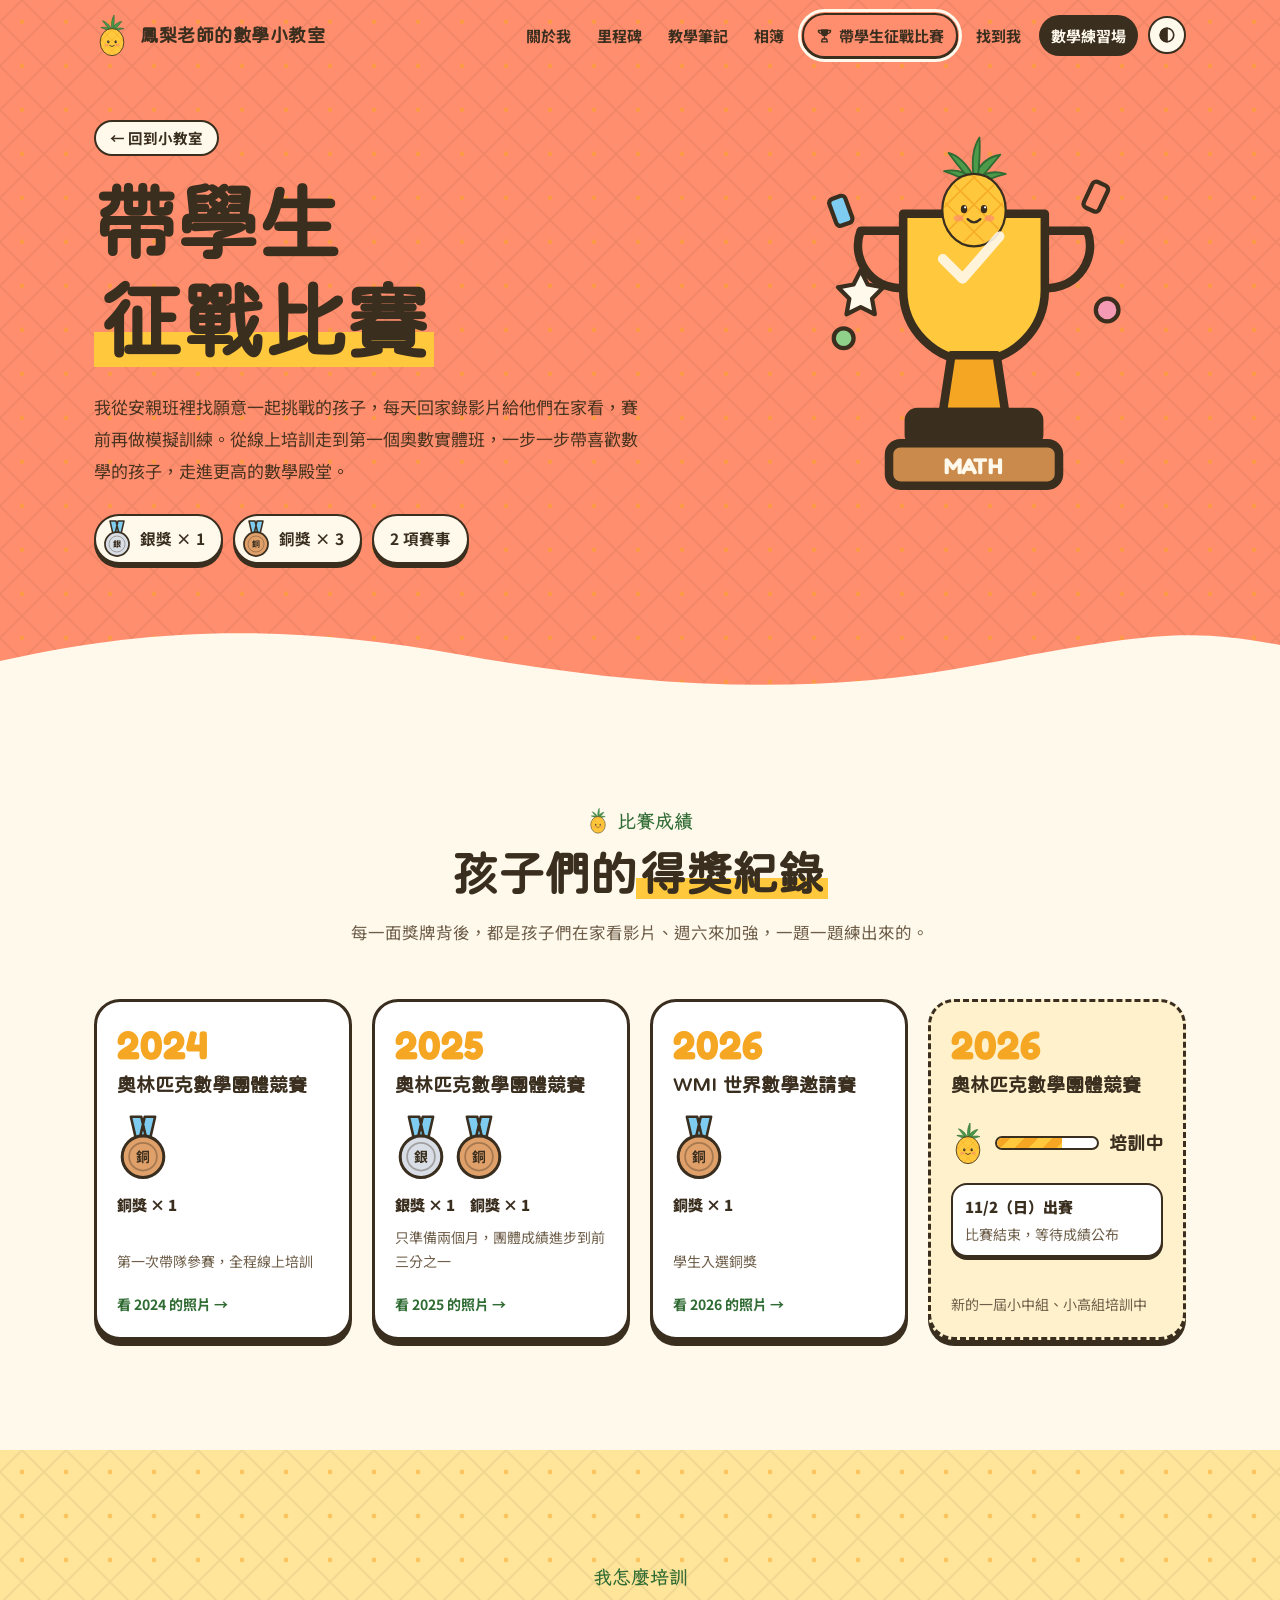
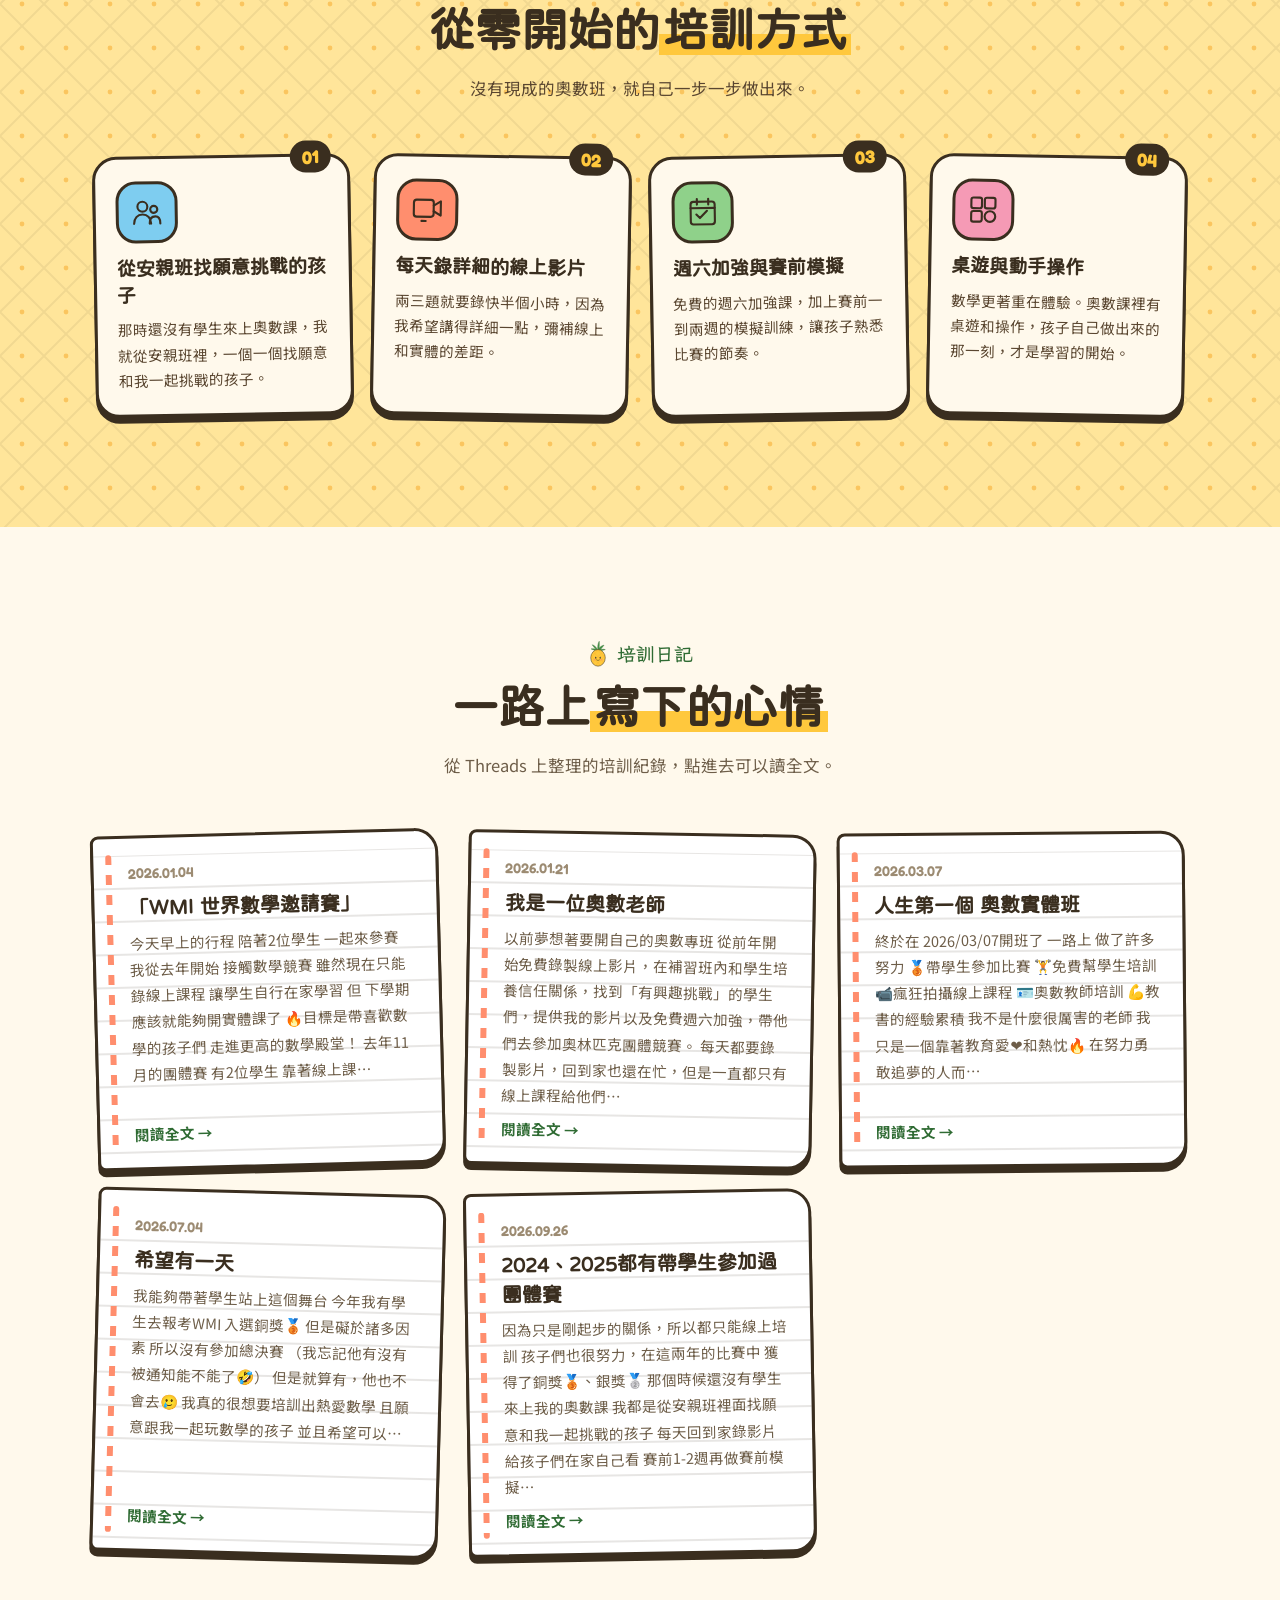
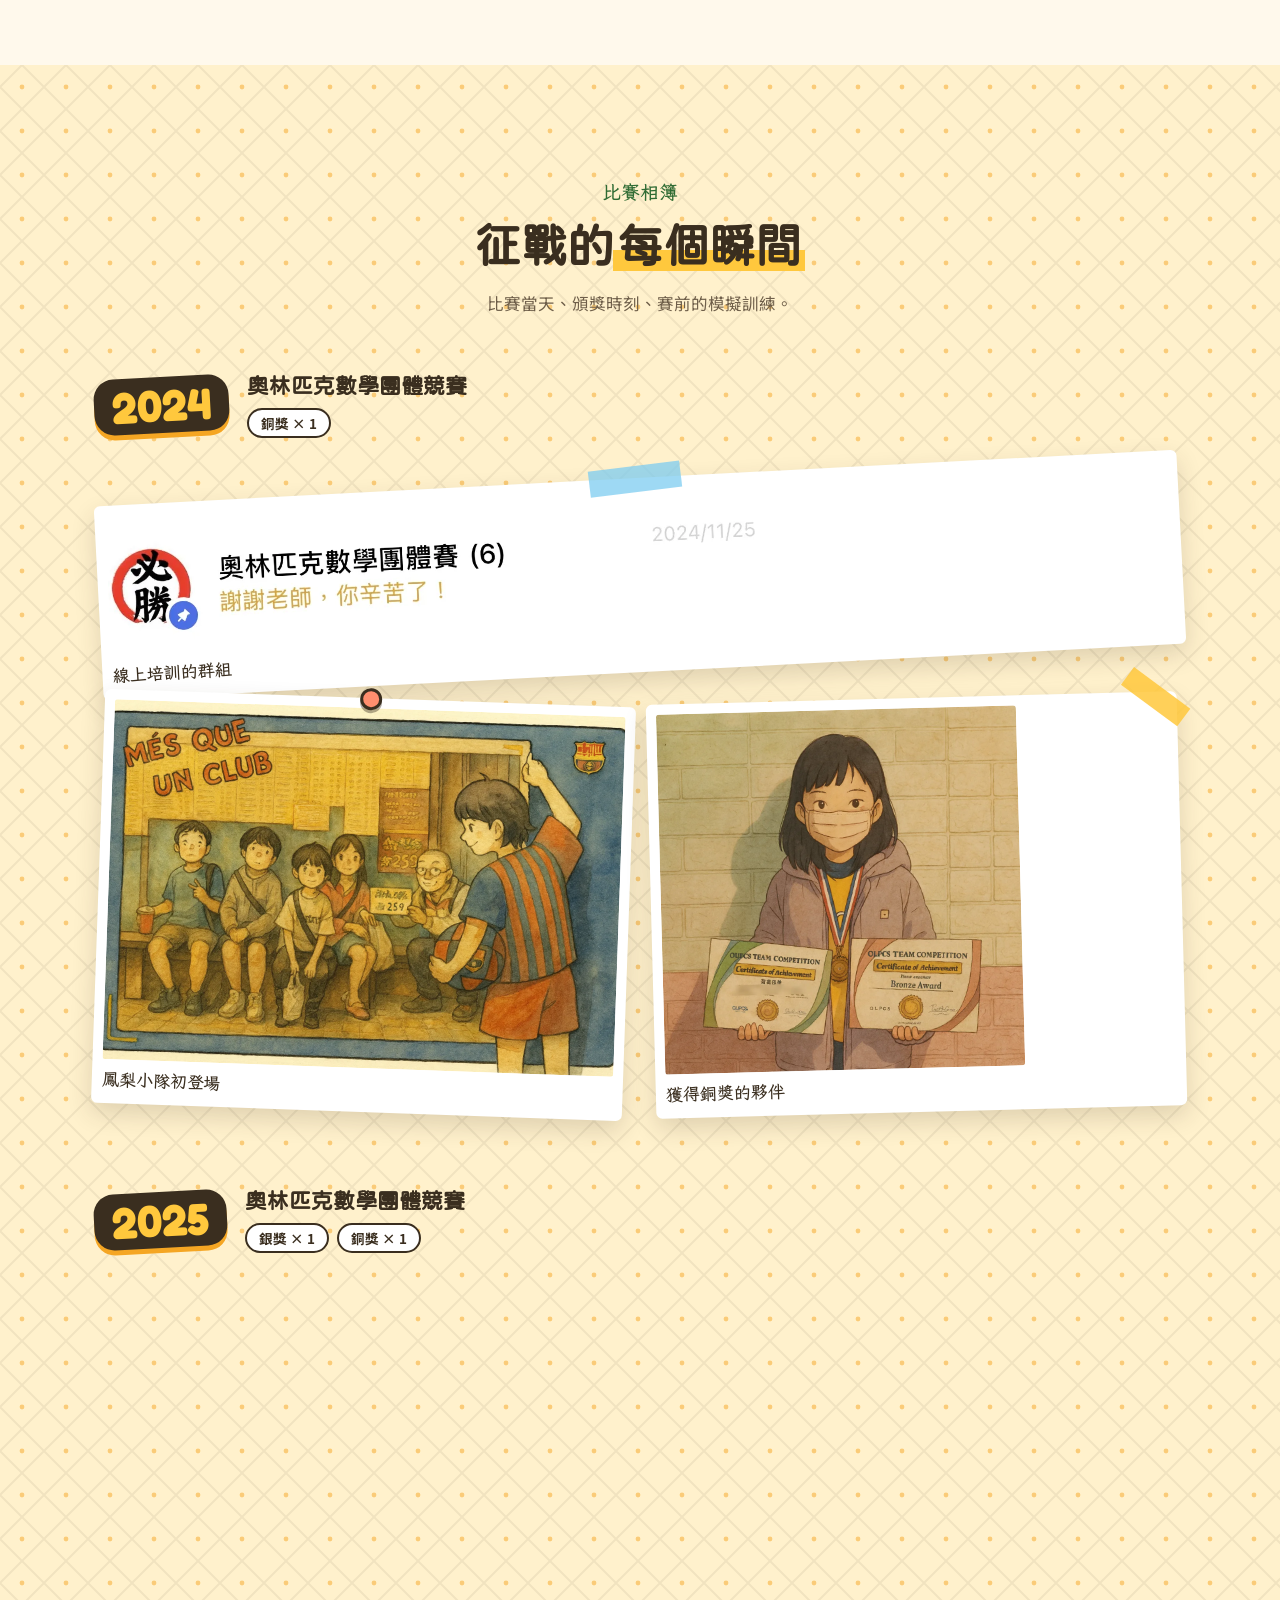
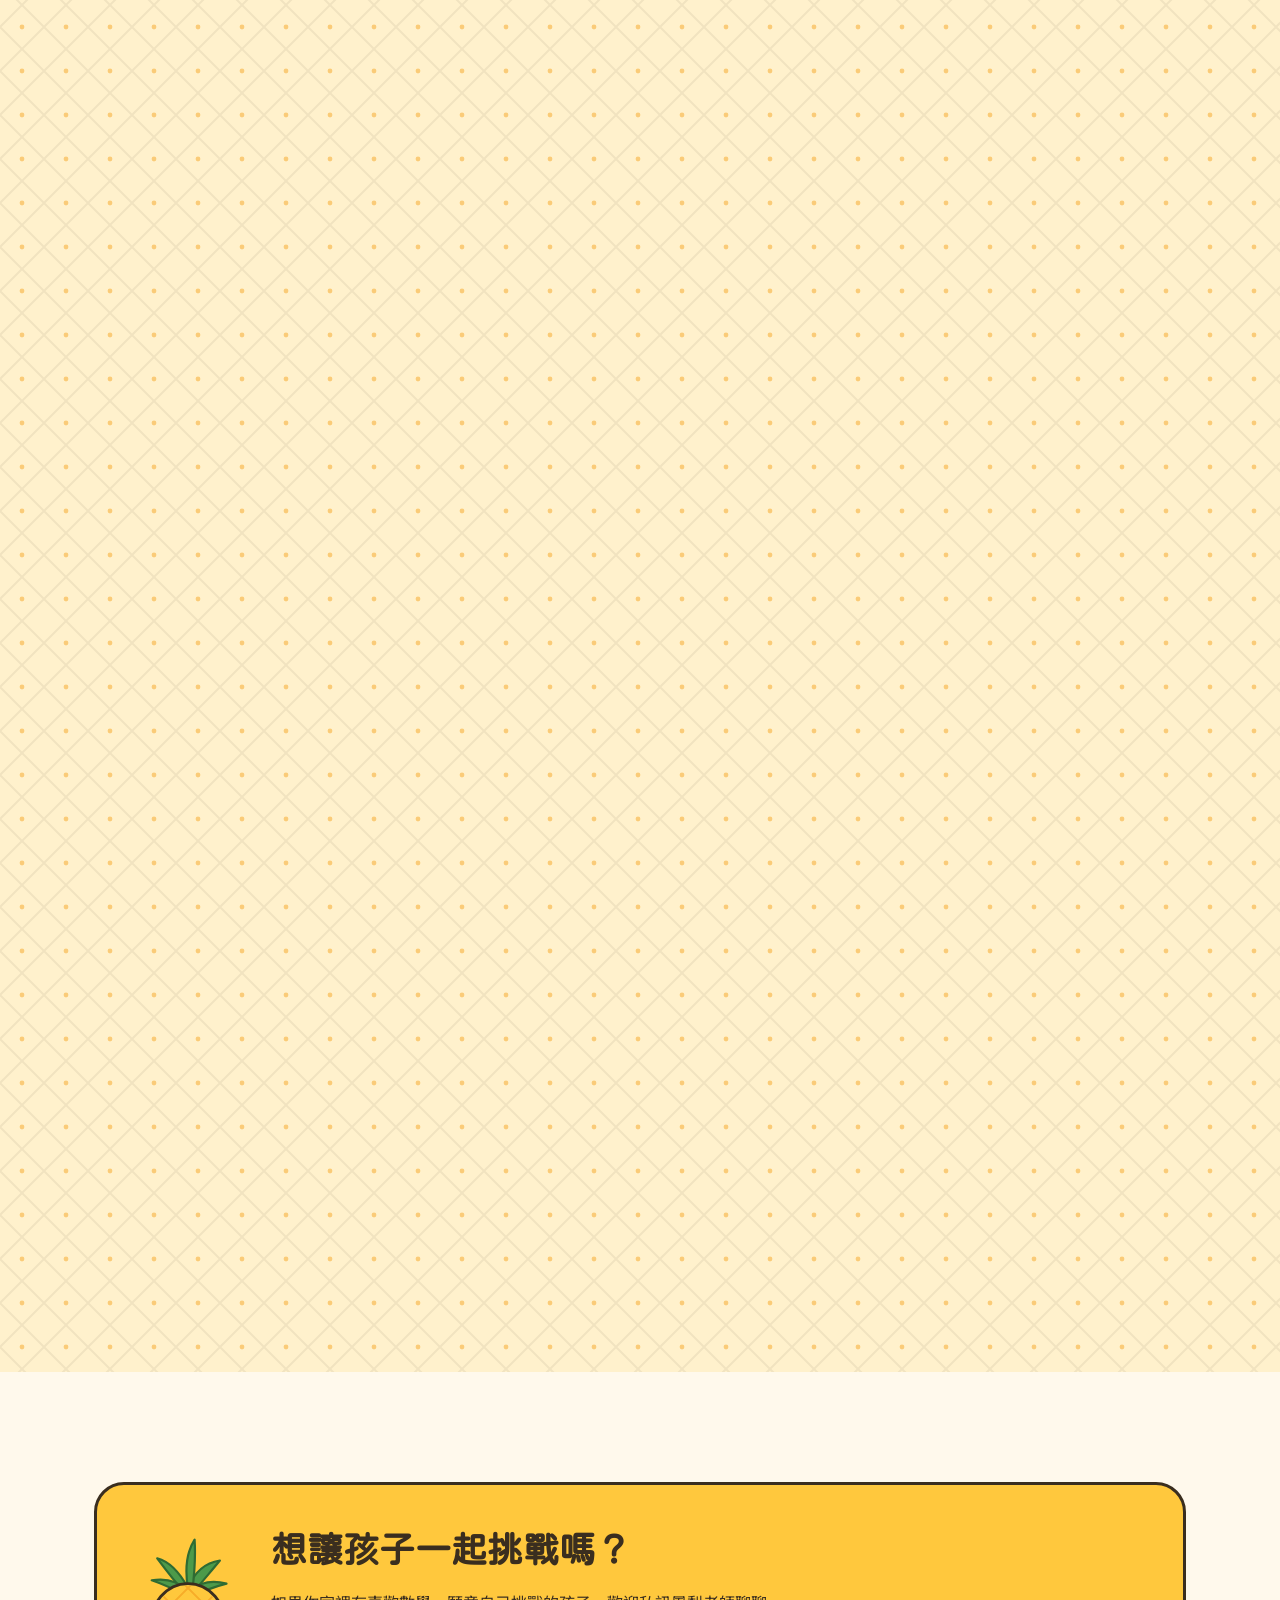
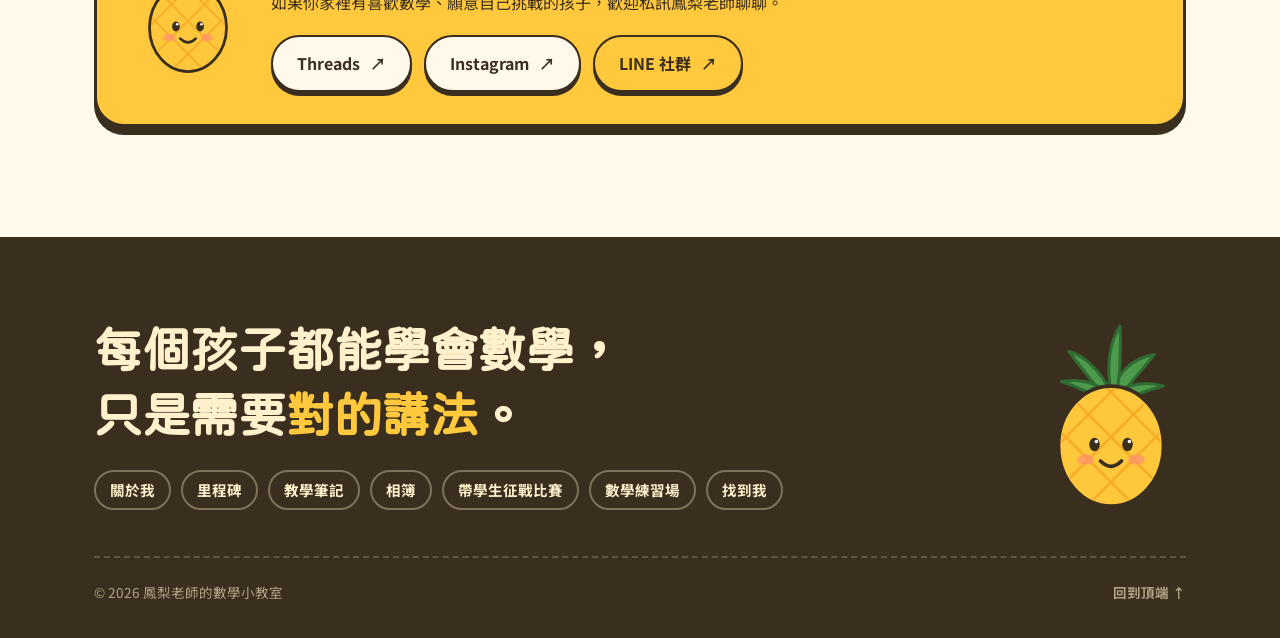
==== commit 328203c4: "2026 團體賽加入 11/2 出賽倒數，個人賽照片標示清楚 - 團體賽卡片顯示「11/2（日）出賽」與自動計算的倒數天數 - 4/19 照片標示為奧林匹克數學競賽（個人賽） - 里程碑「下一站」寫上" ====
--- a/competitions.html
+++ b/competitions.html
@@ -217,12 +217,21 @@
     `<span class="sum-chip plain"><b>${events} 項賽事</b></span>`;
 
   const albumYears = new Set((C.albums || []).map(a => a.year));
+  // 比賽倒數：依今天日期自動計算
+  function countdown(r){
+    const today = new Date(); today.setHours(0, 0, 0, 0);
+    const [y, m, d] = r.date.split('-').map(Number);
+    const days = Math.round((new Date(y, m - 1, d) - today) / 86400000);
+    const label = days > 0 ? `倒數 <b>${days}</b> 天` : days === 0 ? '今天比賽，加油！' : '比賽結束，等待成績公布';
+    return `<div class="countdown"><span class="cd-date">${esc(r.dateText || r.date)}</span><span class="cd-left">${label}</span></div>`;
+  }
 
   /* 比賽成績卡 */
   $('records-list').innerHTML = (C.records || []).map((r, i) => {
     const medals = Object.entries(r.medals || {}).sort((a, b) => ['gold','silver','bronze'].indexOf(a[0]) - ['gold','silver','bronze'].indexOf(b[0]));
     const body = r.training
-      ? `<div class="training"><span class="run">${'<svg viewBox="0 0 200 260" aria-hidden="true"><use href="#pine"/></svg>'}</span><span class="bar"><i></i></span><b>培訓中</b></div>`
+      ? `<div class="training"><span class="run">${'<svg viewBox="0 0 200 260" aria-hidden="true"><use href="#pine"/></svg>'}</span><span class="bar"><i></i></span><b>培訓中</b></div>
+         ${r.date ? countdown(r) : ''}`
       : `<div class="medal-row">${medals.map(([k, n]) => Array.from({ length: n }, () => medalSvg(MEDAL[k][1], MEDAL[k][0][0])).join('')).join('')}</div>
          <div class="medal-text">${medals.map(([k, n]) => `${MEDAL[k][0]} × ${n}`).join('　')}</div>`;
     return `<article class="record reveal${r.training ? ' is-training' : ''}" style="--d:${i * .1}s">
@@ -230,7 +239,7 @@
       <h3>${esc(r.name)}</h3>
       ${body}
       <p>${esc(r.note || '')}</p>
-      ${albumYears.has(r.year) ? `<a class="to-album" href="#album-${esc(r.year)}">看 ${esc(r.year)} 的照片 →</a>` : ''}
+      ${albumYears.has(r.year) && !r.training ? `<a class="to-album" href="#album-${esc(r.year)}">看 ${esc(r.year)} 的照片 →</a>` : ''}
     </article>`;
   }).join('');
 
--- a/assets/site.css
+++ b/assets/site.css
@@ -651,3 +651,7 @@
 .snap-half{grid-column:span 3;grid-row:span 4;}
 .snap-strip{grid-column:span 6;grid-row:span 2;}
 @media (max-width:860px){ .snap-half{grid-column:span 2;grid-row:span 3;} .snap-strip{grid-column:span 2;grid-row:span 2;} }
+.countdown{display:flex;flex-direction:column;gap:2px;background:var(--paper);border:2.5px solid var(--ink);border-radius:16px;padding:8px 12px;margin:4px 0 6px;box-shadow:0 3px 0 var(--ink);}
+.countdown .cd-date{font-weight:900;font-size:15px;}
+.countdown .cd-left{font-size:14px;color:var(--ink-2);}
+.countdown .cd-left b{font-family:var(--latin);font-size:24px;color:var(--coral);margin:0 2px;}
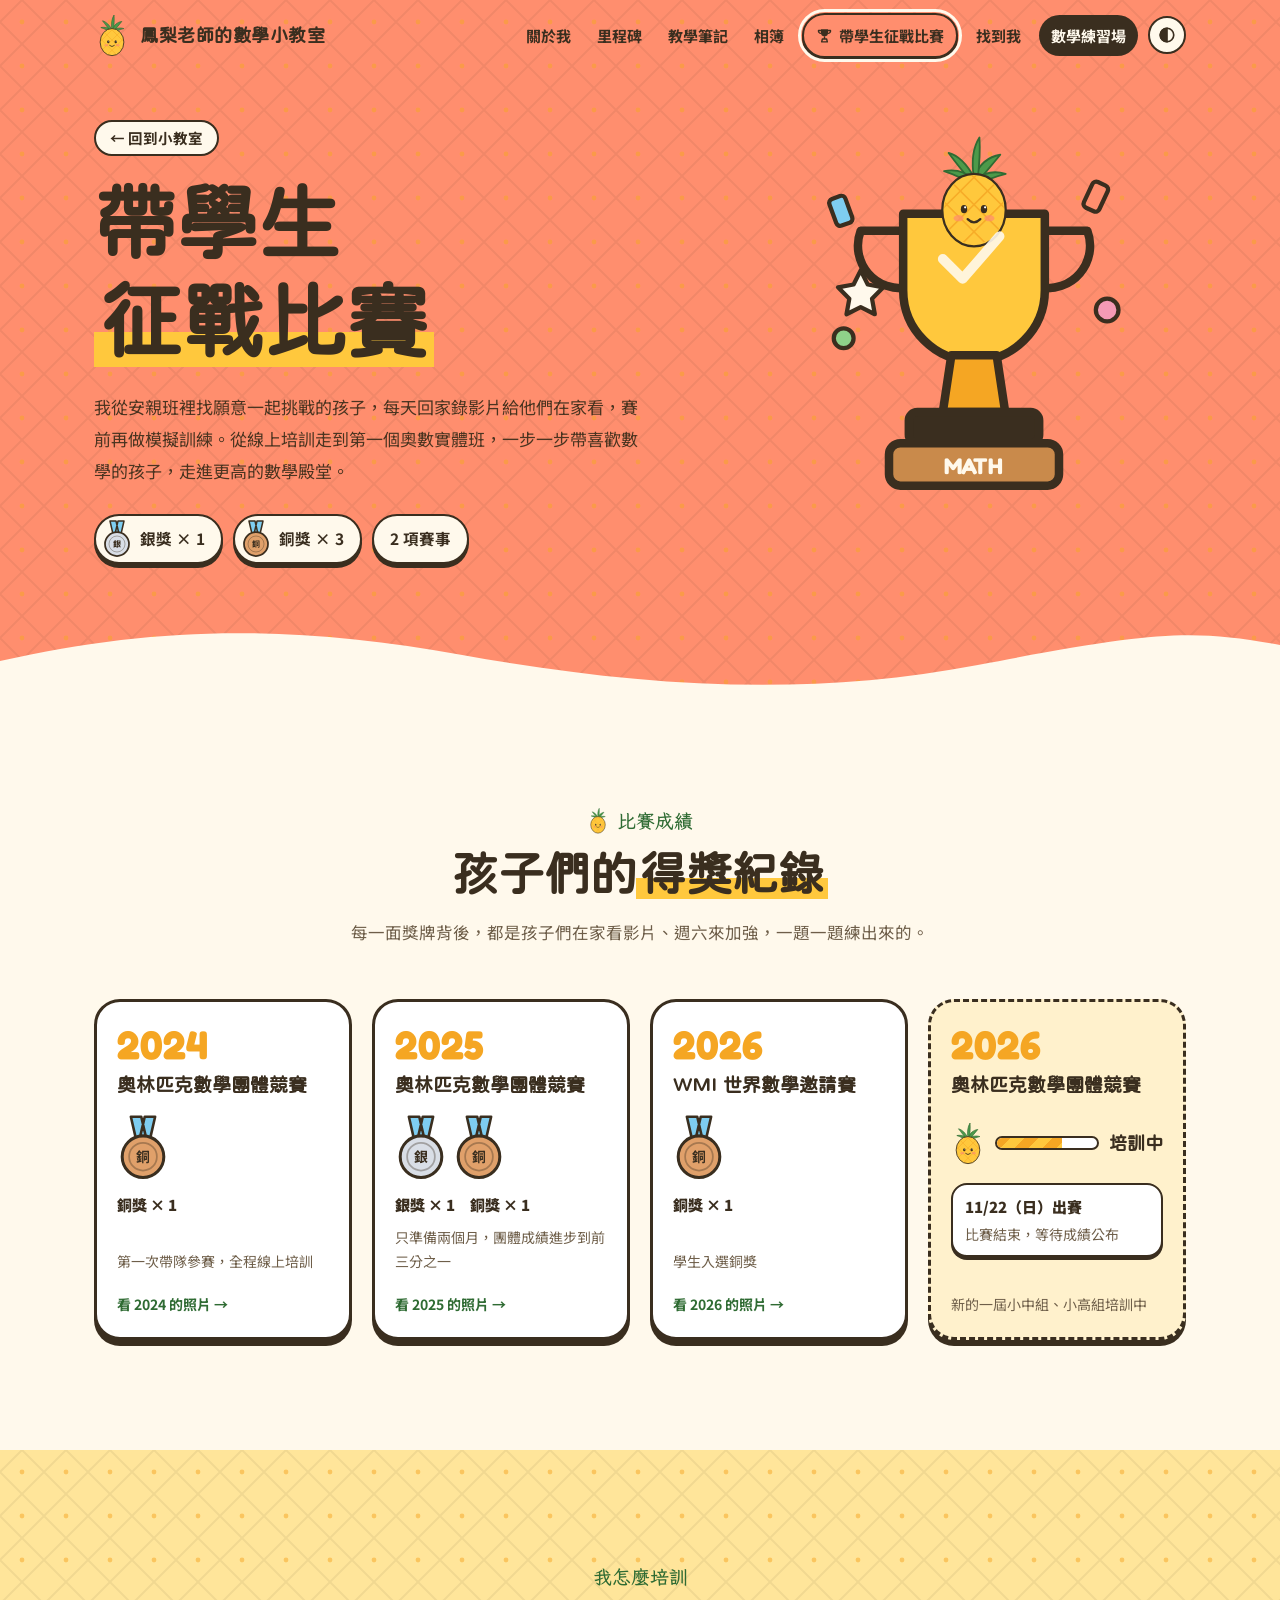
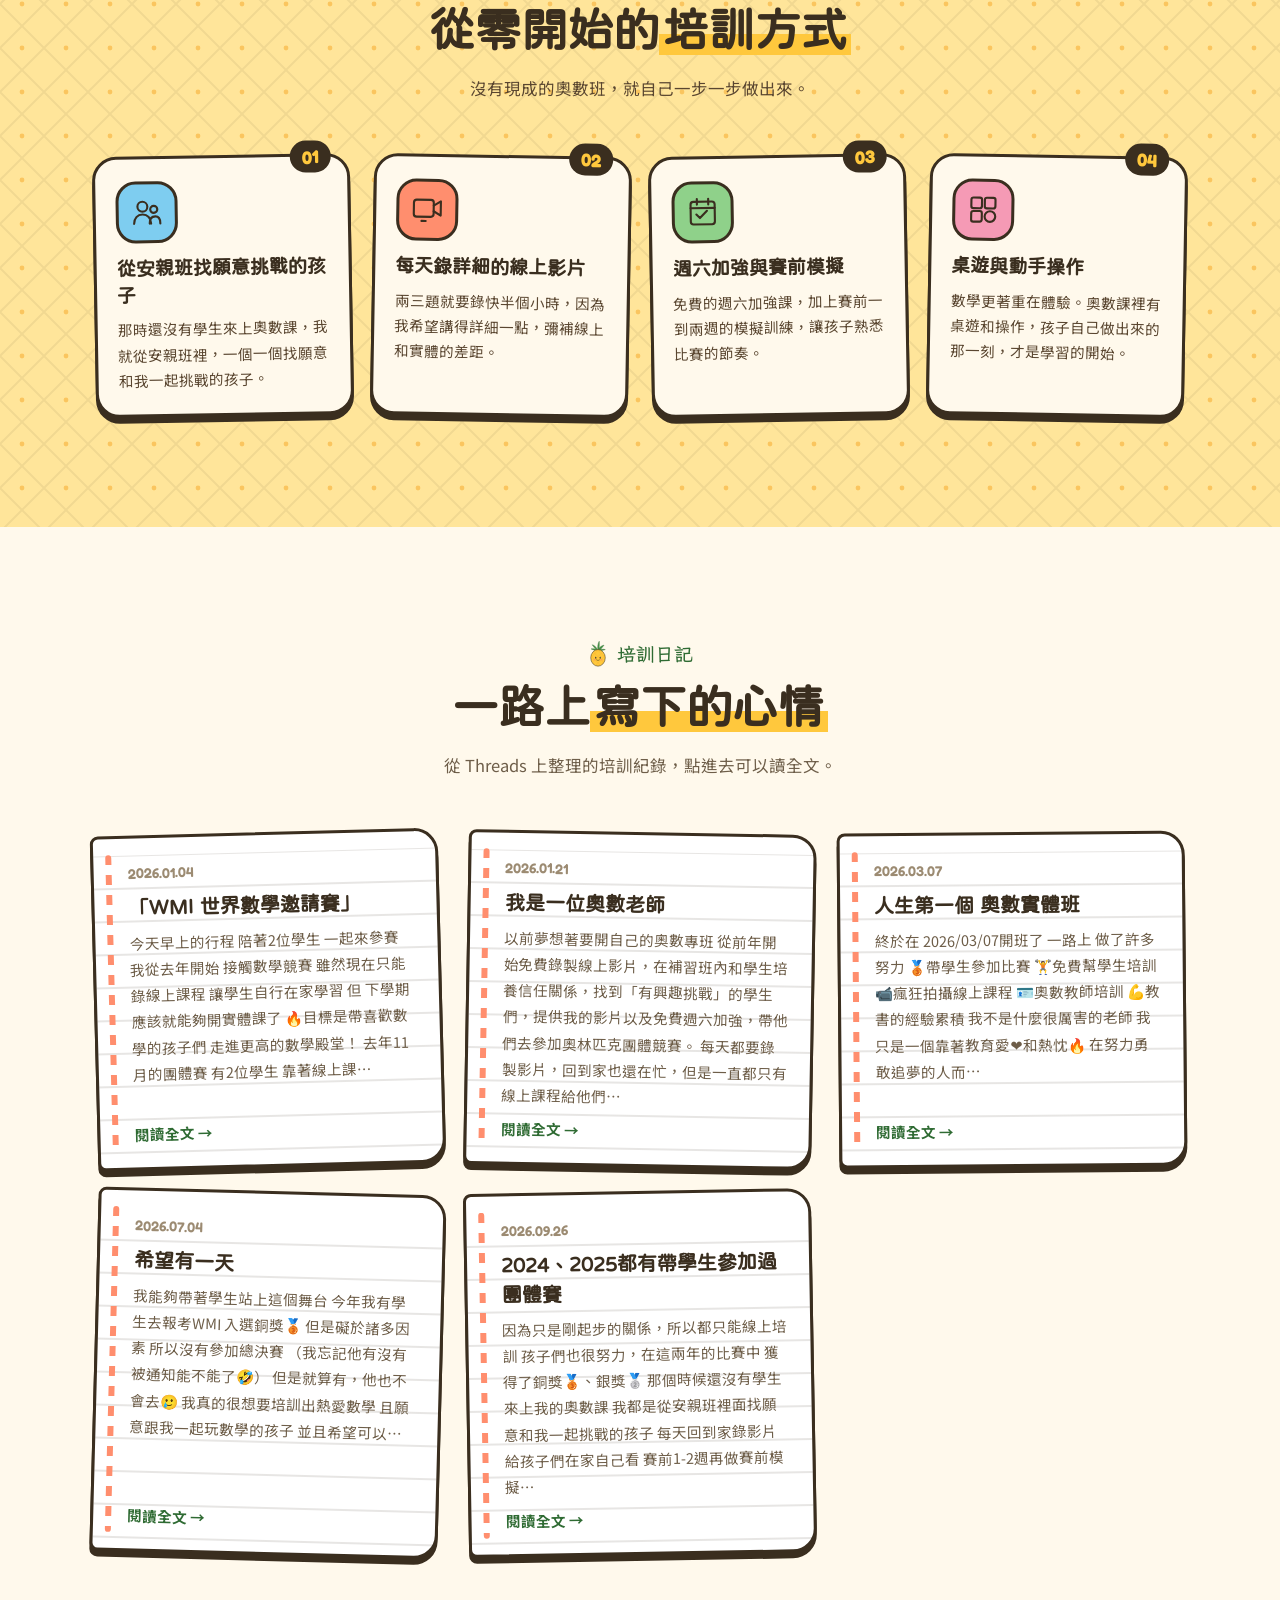
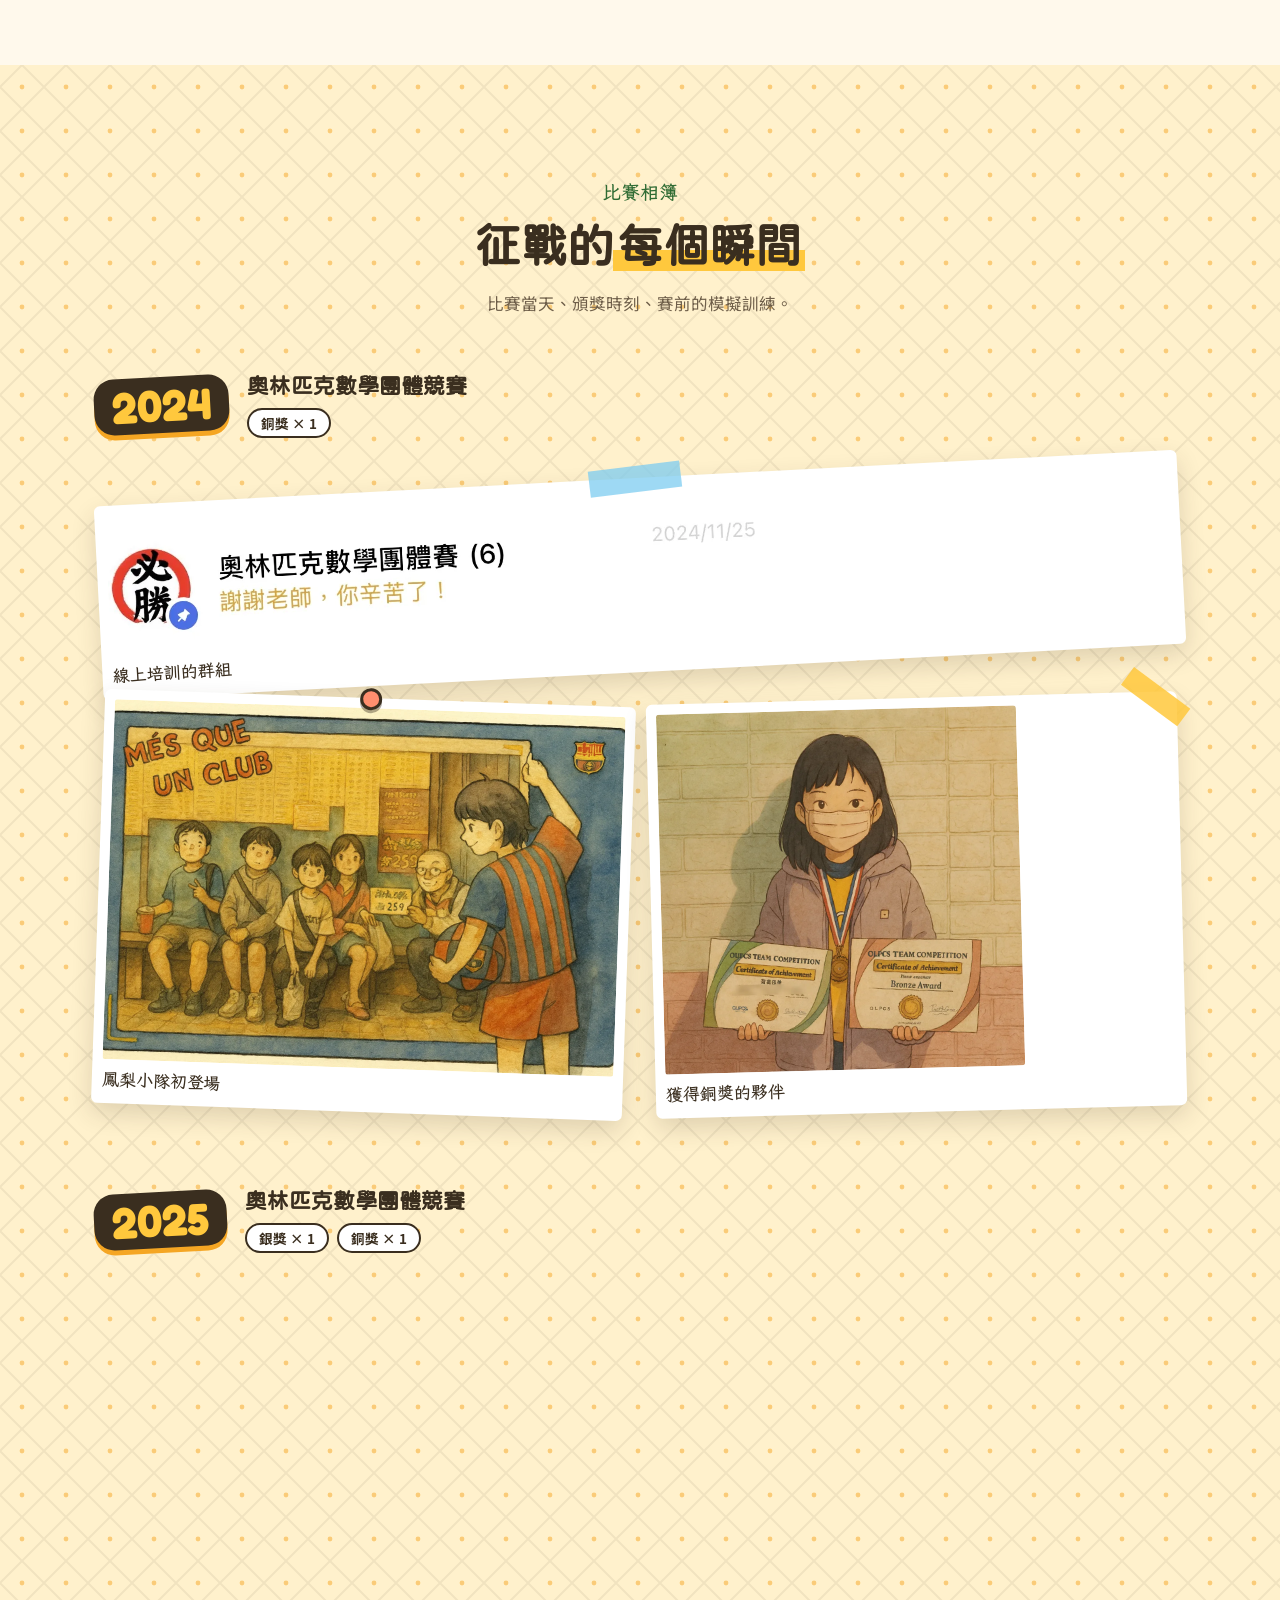
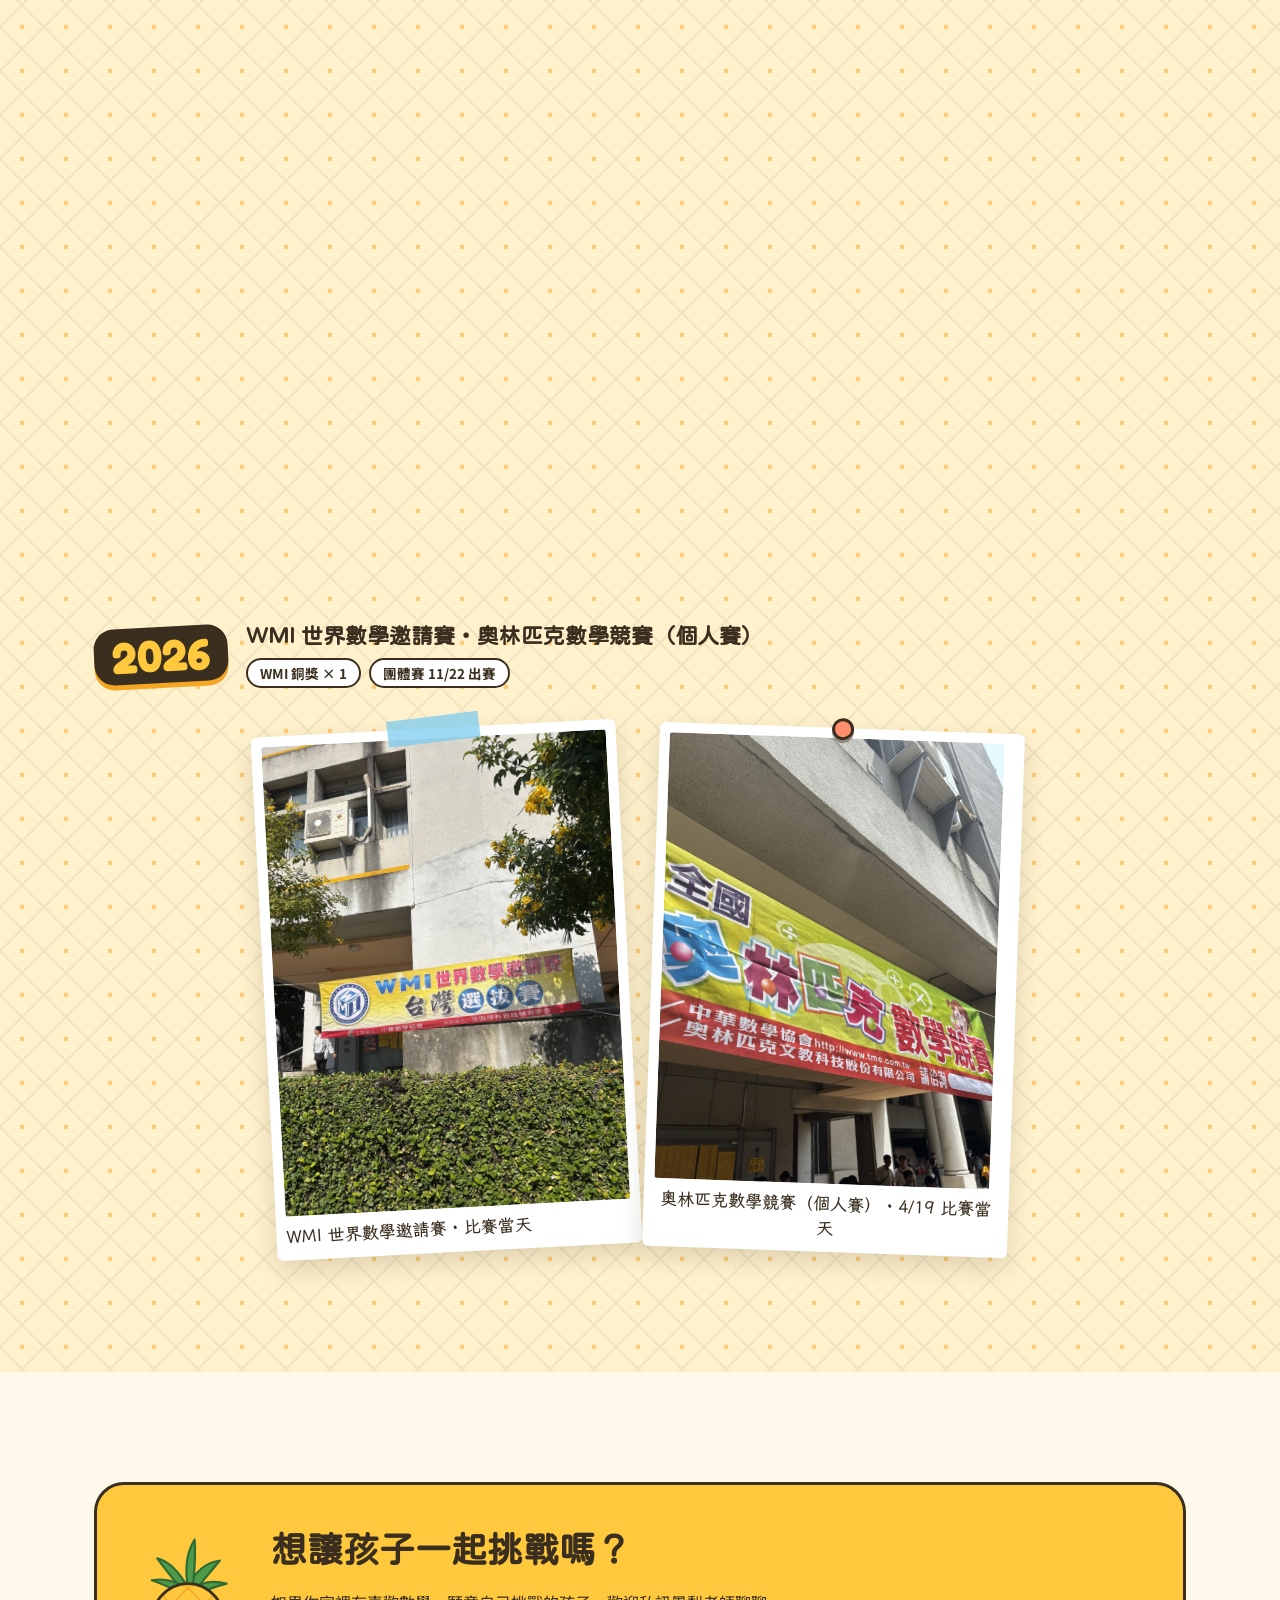
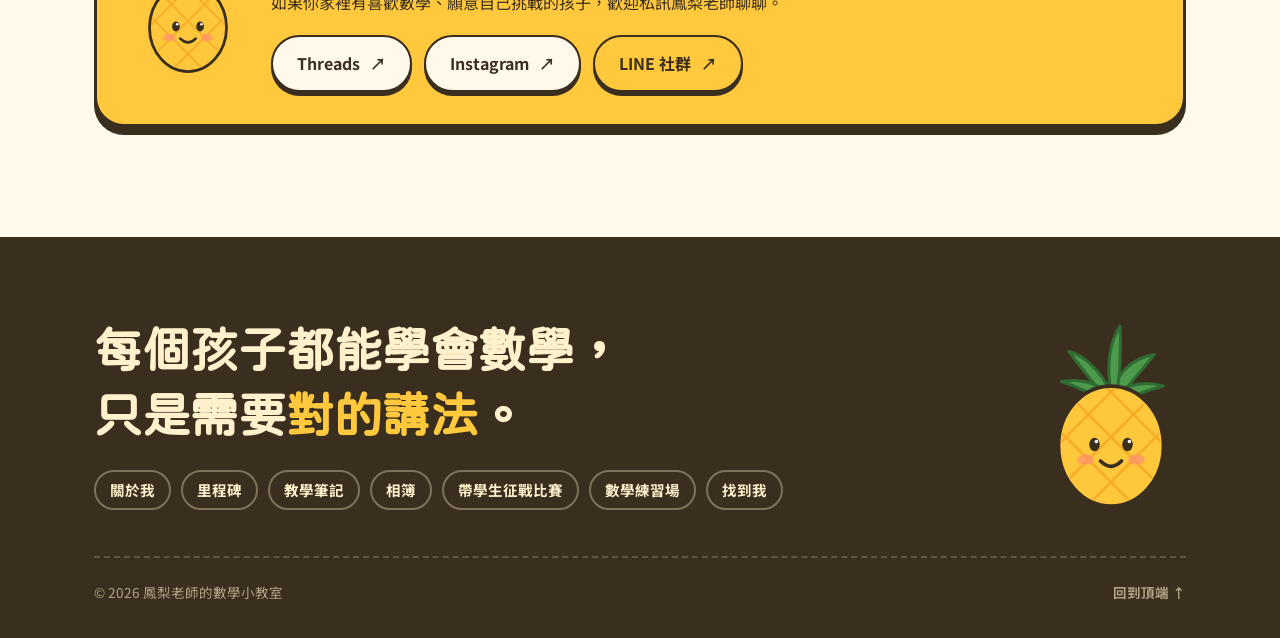
==== commit d2958c87: "「週六-奧數日」移出免費資源，並加上檔案版本號避免讀到舊快取 - 週六-奧數日只保留在「奧數課程分享」 - 兩個頁面引用的 CSS、JS 加上 ?v= 版本號，更新後瀏覽器會載入最新檔案  Co-Au" ====
--- a/competitions.html
+++ b/competitions.html
@@ -13,7 +13,7 @@
 <link rel="preconnect" href="https://fonts.gstatic.com" crossorigin>
 <link href="https://fonts.googleapis.com/css2?family=Noto+Sans+TC:wght@400;500;700;900&family=LXGW+WenKai+TC:wght@400;700&family=Fredoka:wght@500;600;700&display=swap" rel="stylesheet">
 <link href="https://fonts.googleapis.com/css2?family=Huninn&display=swap" rel="stylesheet">
-<link rel="stylesheet" href="assets/site.css">
+<link rel="stylesheet" href="assets/site.css?v=2026.10.26-1">
 <script>document.documentElement.classList.add('js');</script>
 </head>
 <body class="contest-page">
@@ -190,9 +190,9 @@
   </div>
 </footer>
 
-<script src="data/site.js"></script>
-<script src="data/articles.js"></script>
-<script src="assets/common.js"></script>
+<script src="data/site.js?v=2026.10.26-1"></script>
+<script src="data/articles.js?v=2026.10.26-1"></script>
+<script src="assets/common.js?v=2026.10.26-1"></script>
 <script>
 (function(){
   const SITE = window.SITE || {}, C = SITE.contest || {};
--- a/assets/site.css
+++ b/assets/site.css
@@ -655,3 +655,4 @@
 .countdown .cd-date{font-weight:900;font-size:15px;}
 .countdown .cd-left{font-size:14px;color:var(--ink-2);}
 .countdown .cd-left b{font-family:var(--latin);font-size:24px;color:var(--coral);margin:0 2px;}
+.road{overflow-x:clip;}
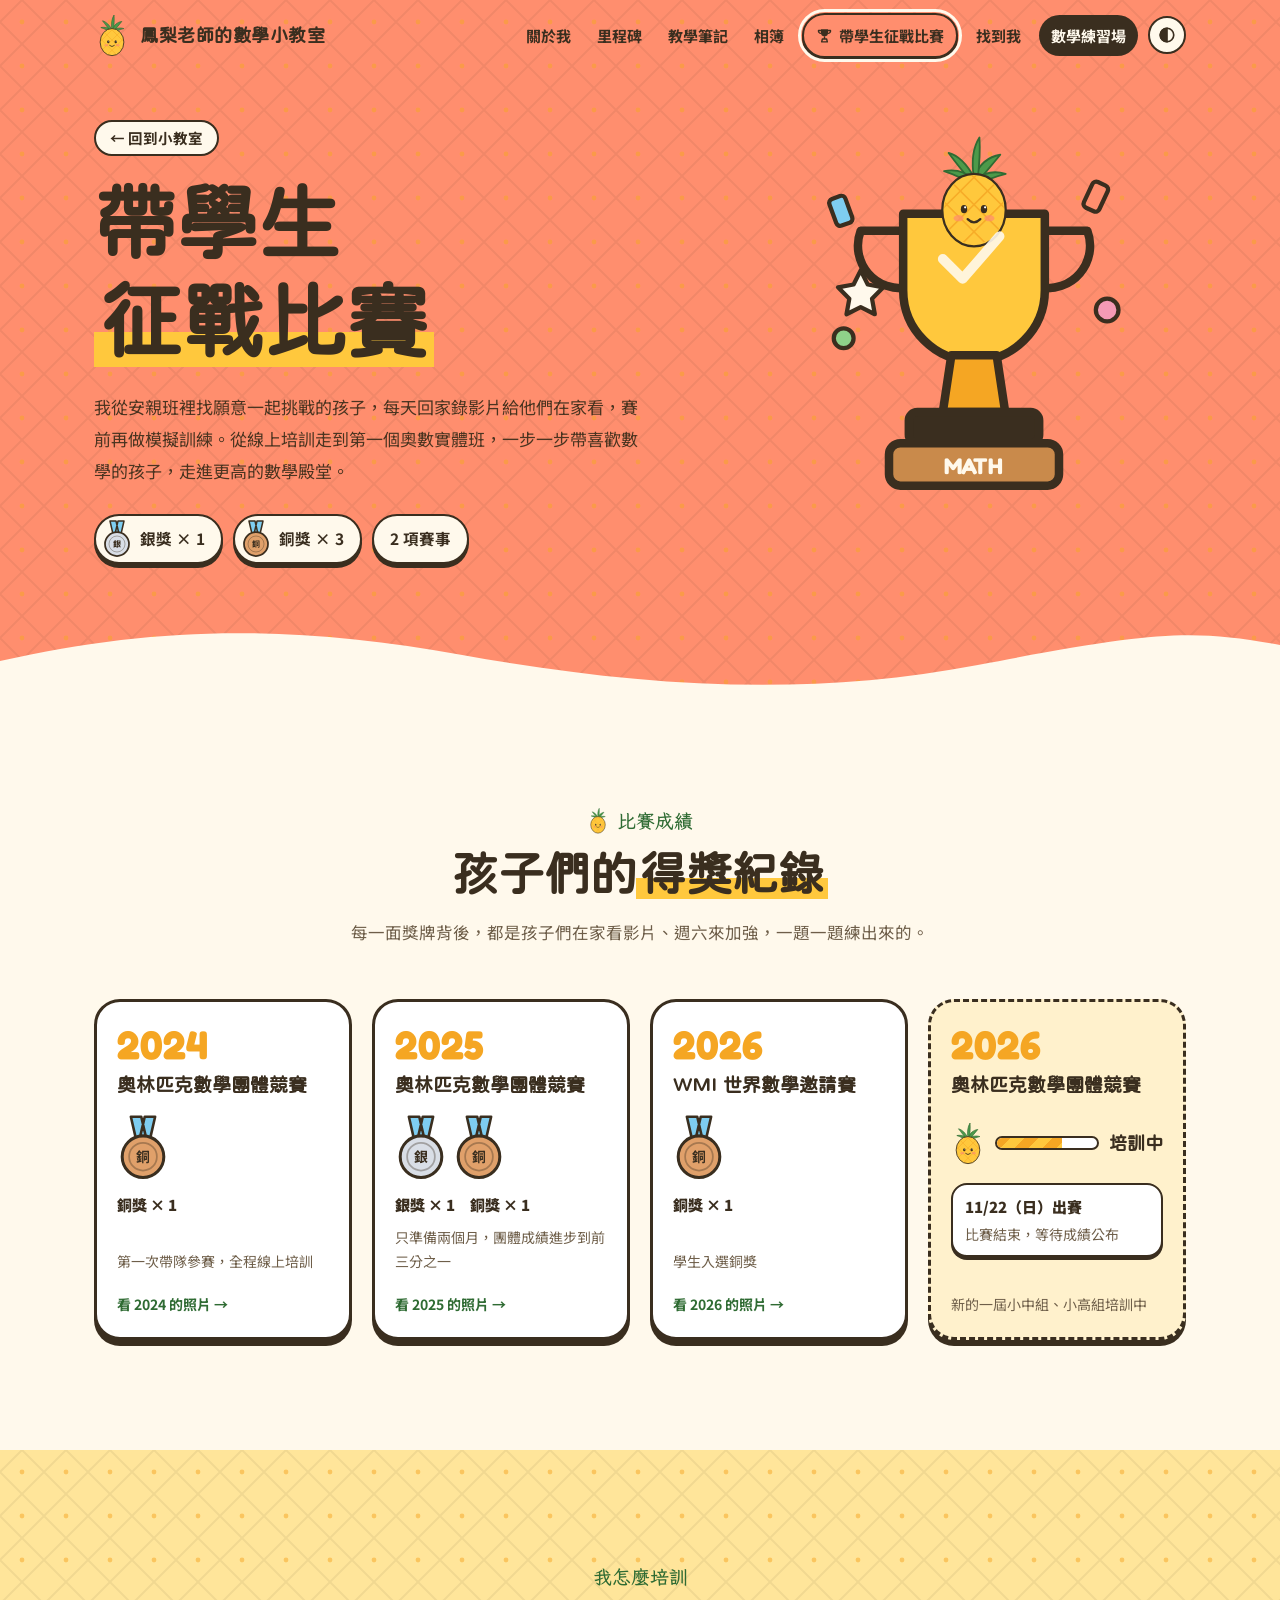
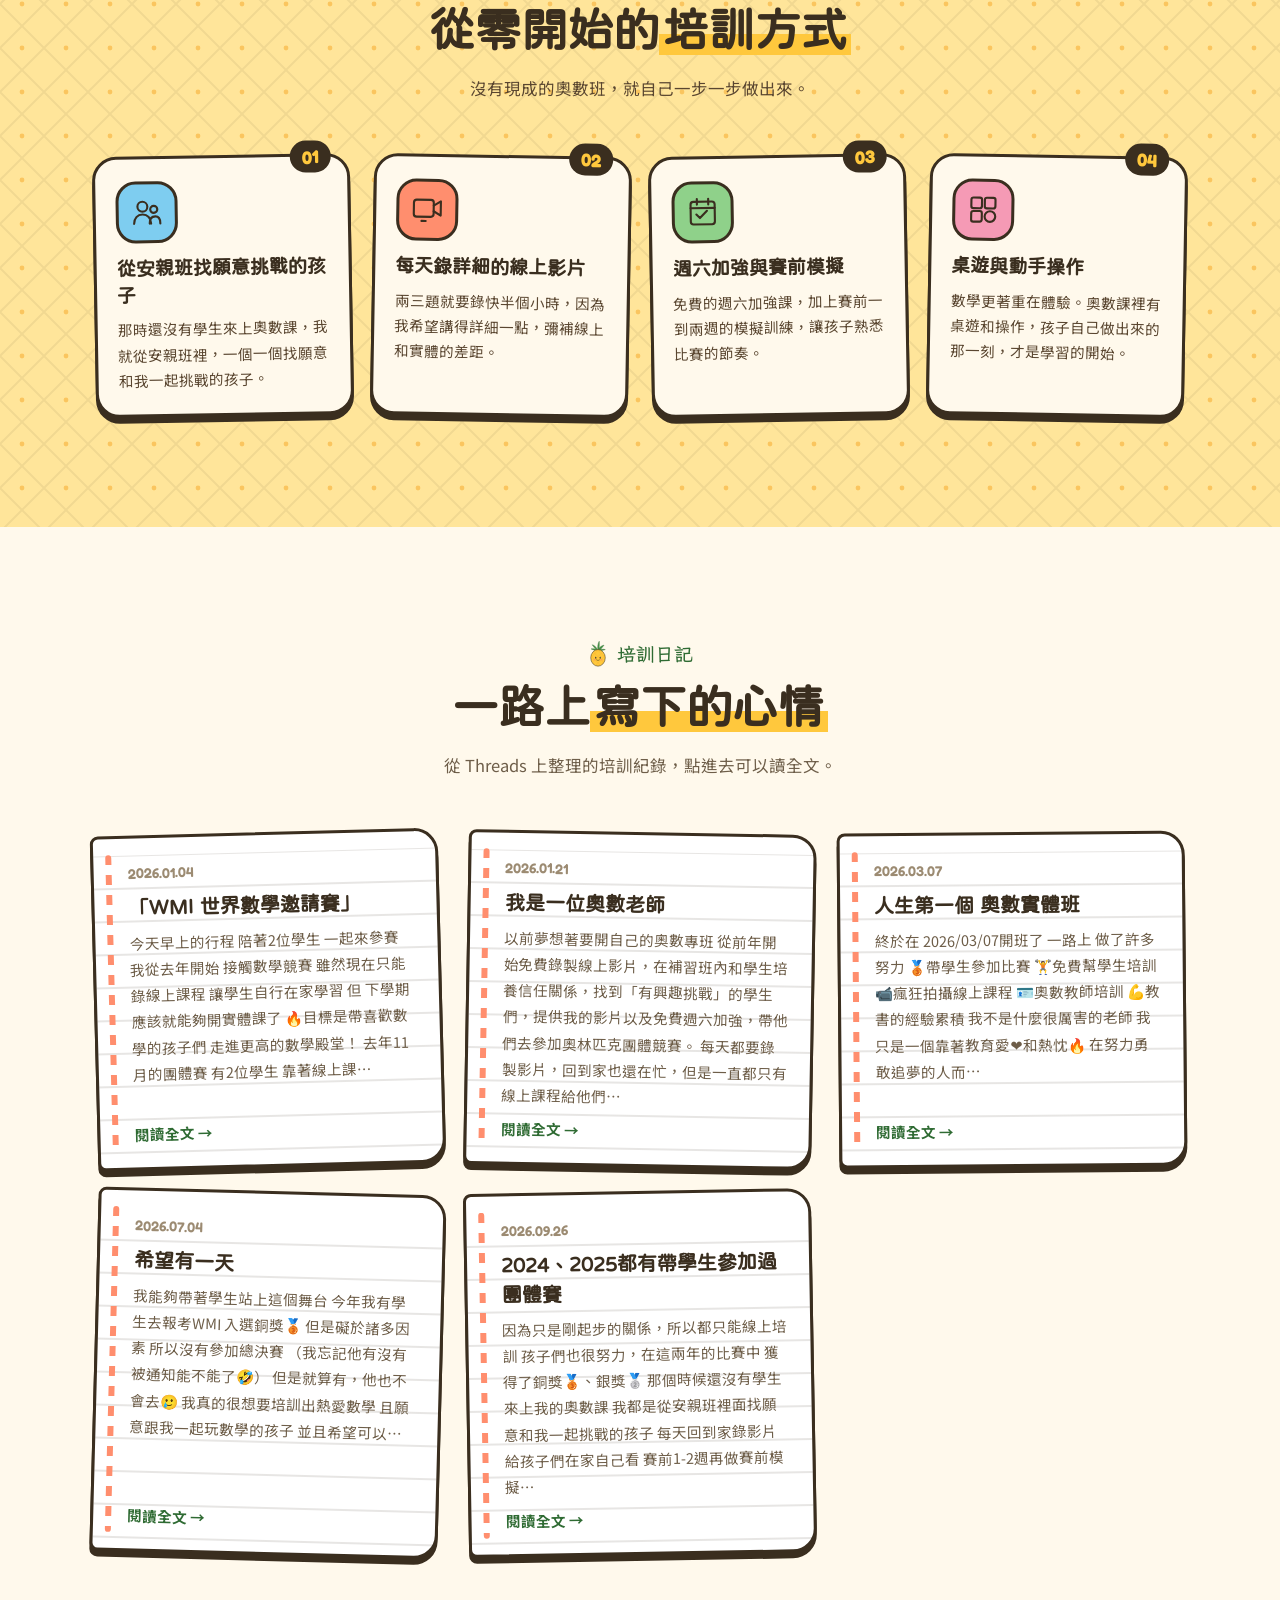
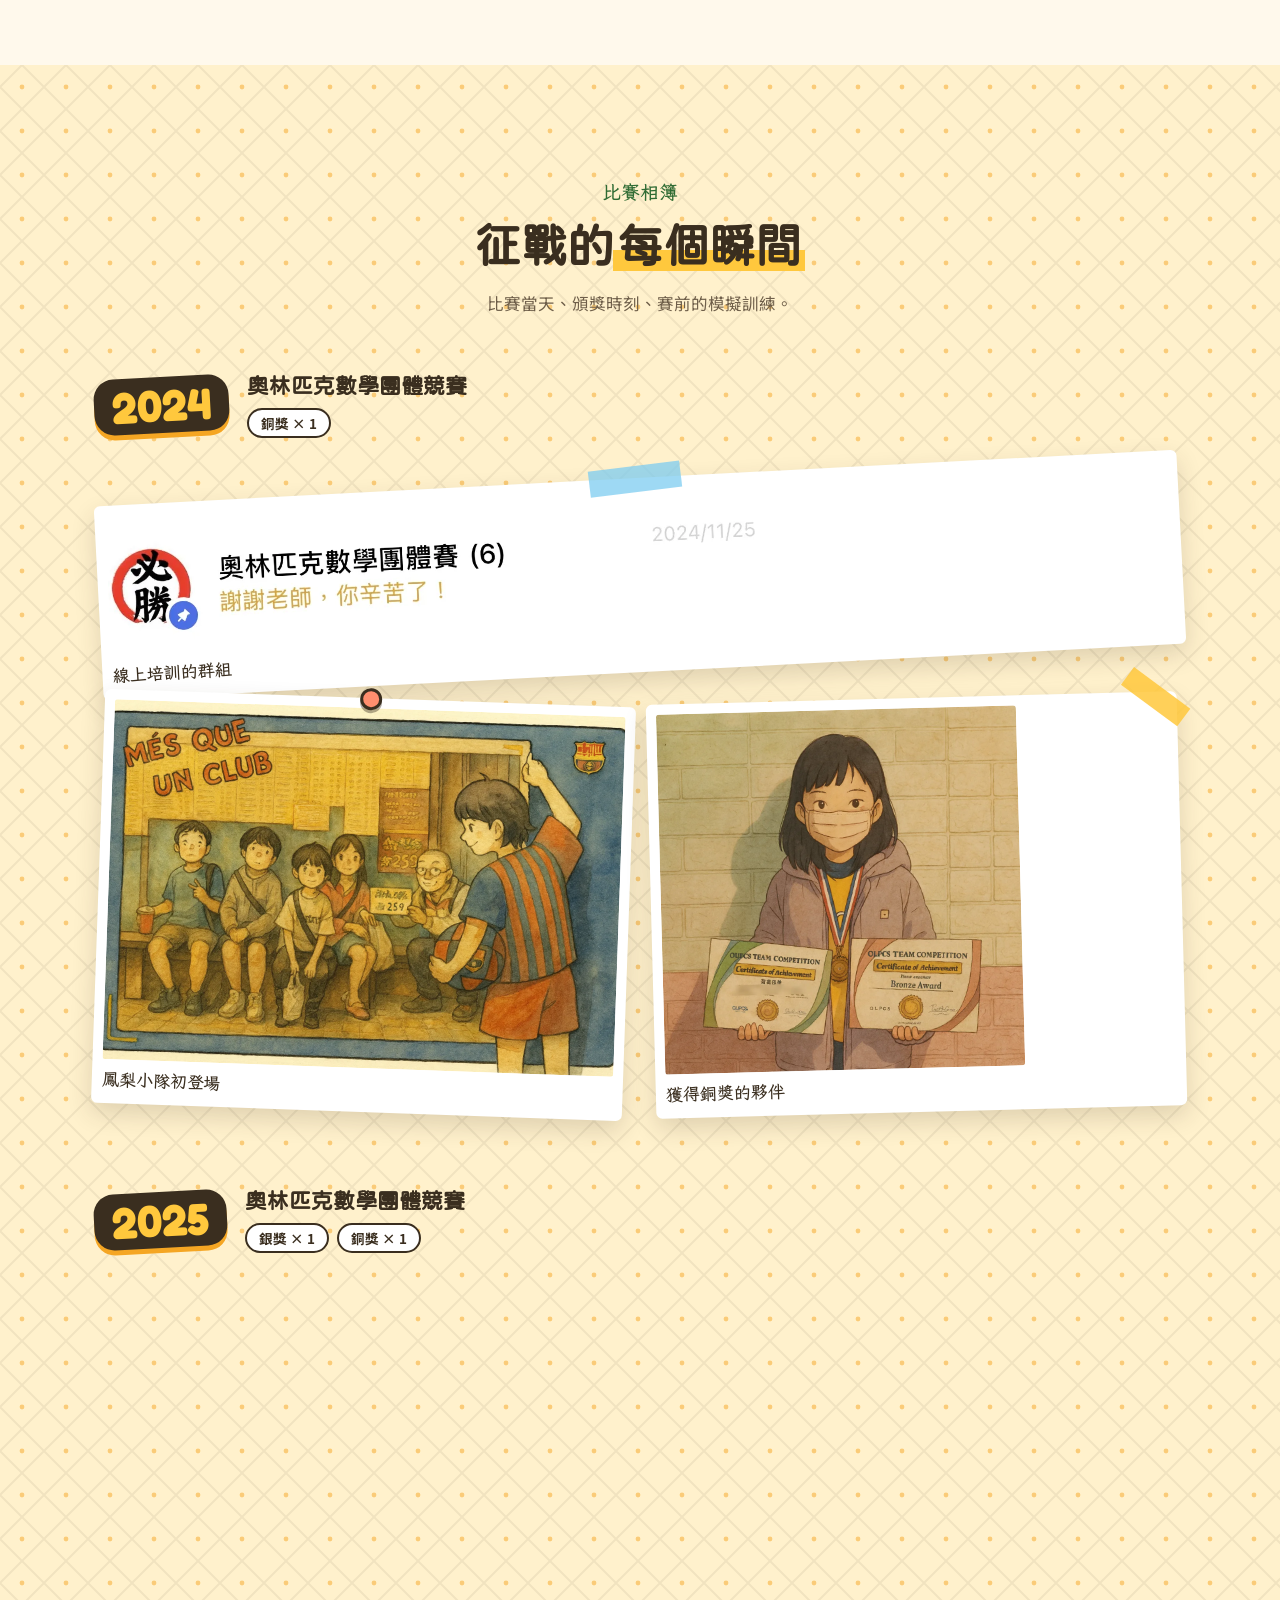
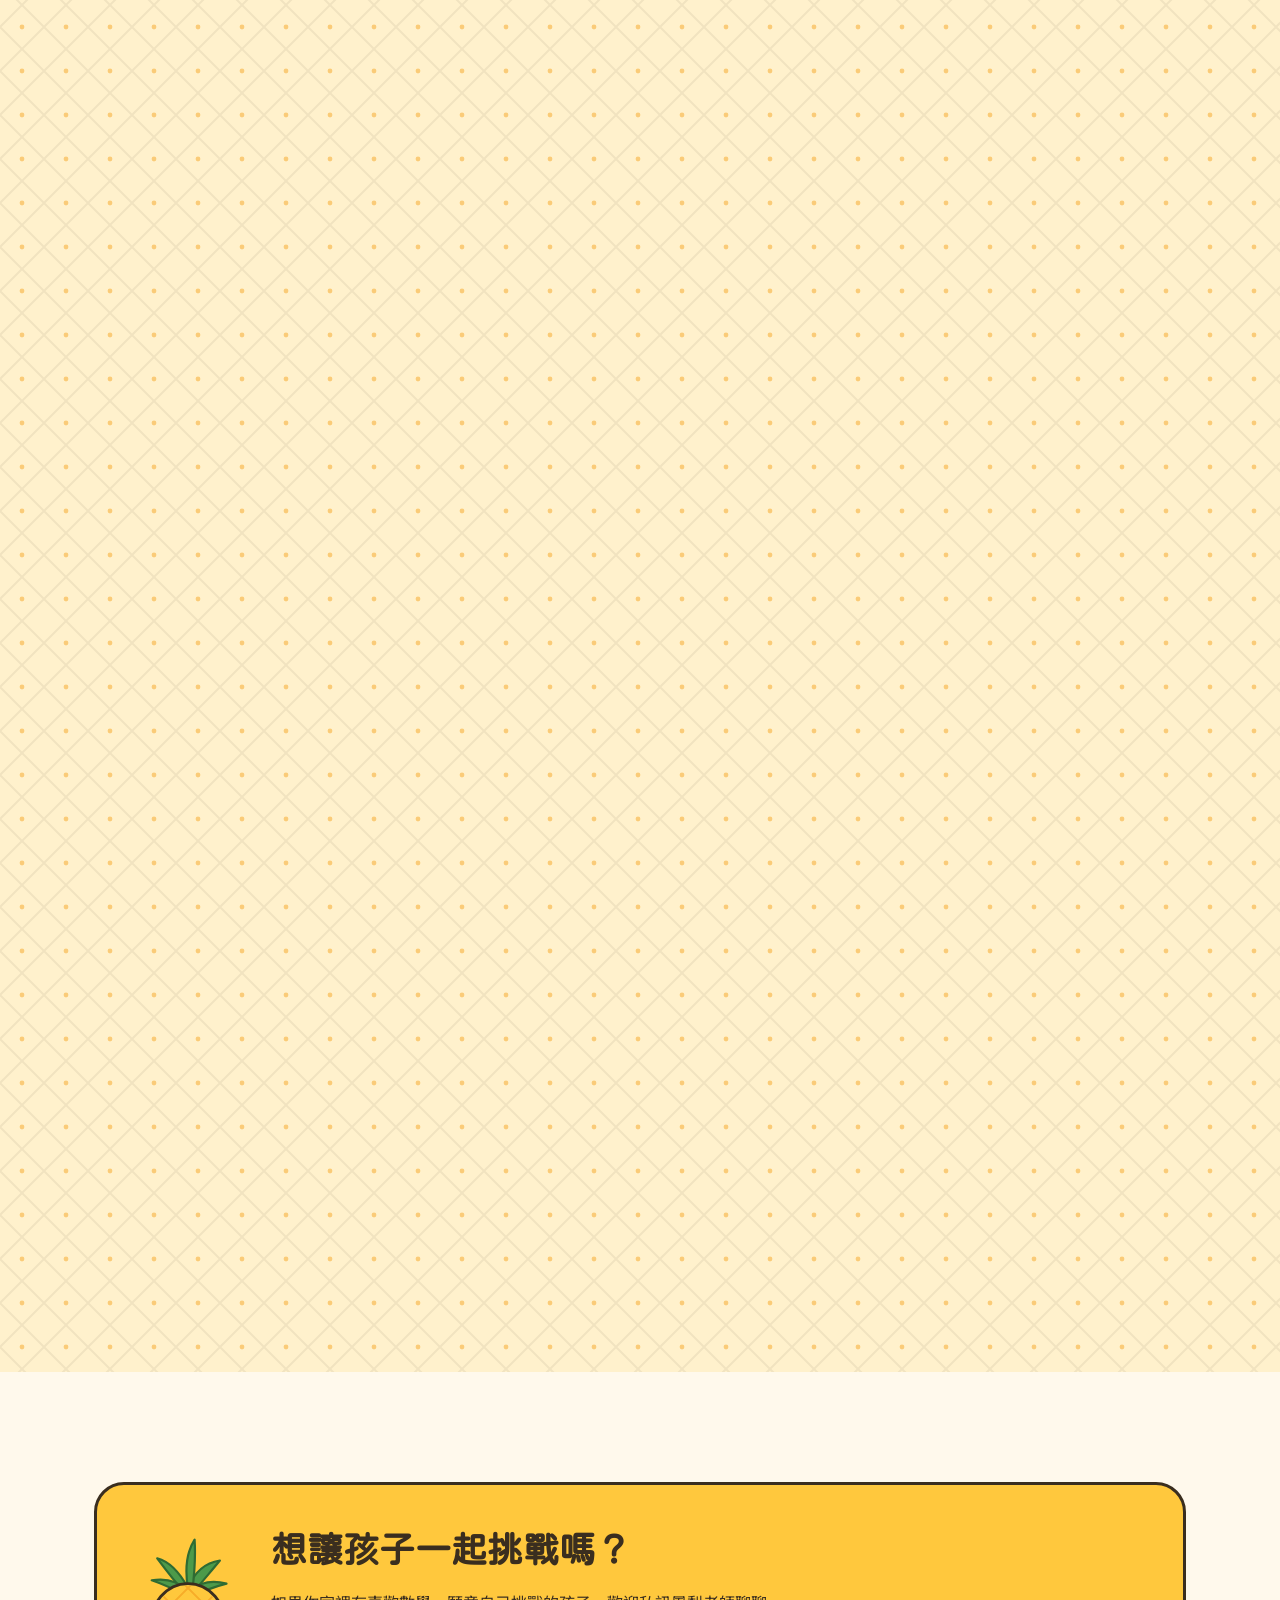
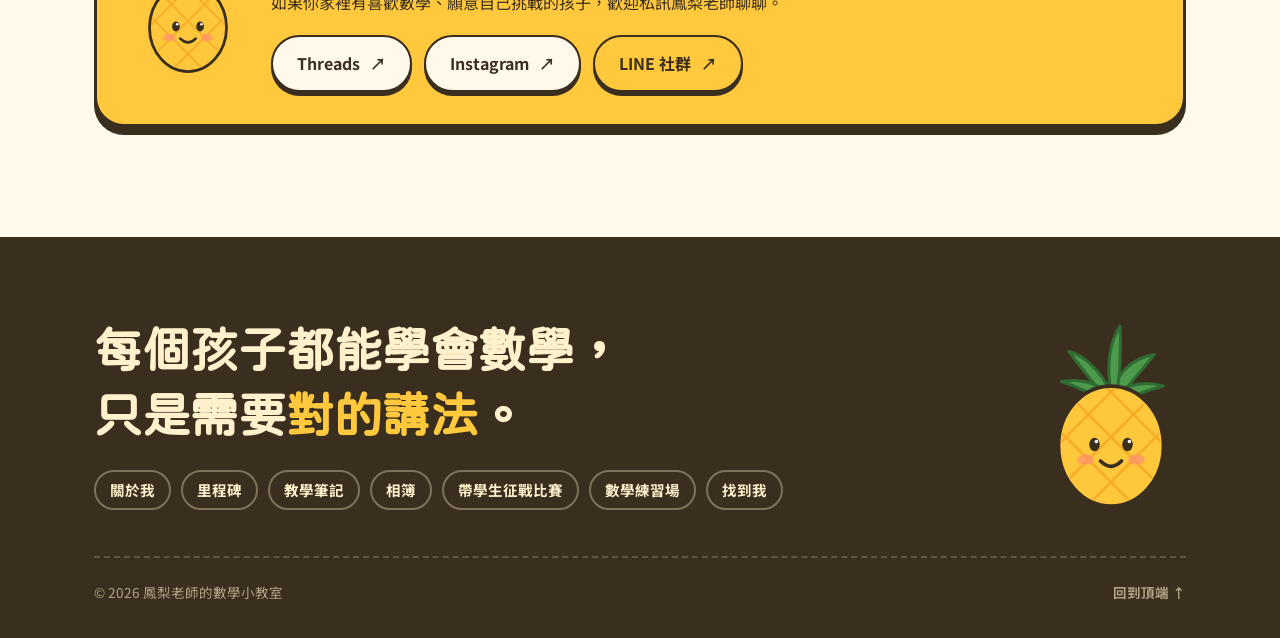
==== commit ab059abd: "匯入 10/26–10/28 的 Threads 新文章（5 篇）並更新版本號 - 新增：畢氏定理公式推導、畢氏定理正方形面積證明、每日三題（合併參考答案）、AI 與教學、換我當老師考卷索取（合併注意" ====
--- a/competitions.html
+++ b/competitions.html
@@ -13,7 +13,7 @@
 <link rel="preconnect" href="https://fonts.gstatic.com" crossorigin>
 <link href="https://fonts.googleapis.com/css2?family=Noto+Sans+TC:wght@400;500;700;900&family=LXGW+WenKai+TC:wght@400;700&family=Fredoka:wght@500;600;700&display=swap" rel="stylesheet">
 <link href="https://fonts.googleapis.com/css2?family=Huninn&display=swap" rel="stylesheet">
-<link rel="stylesheet" href="assets/site.css?v=2026.10.26-1">
+<link rel="stylesheet" href="assets/site.css?v=2026.10.29-1">
 <script>document.documentElement.classList.add('js');</script>
 </head>
 <body class="contest-page">
@@ -190,9 +190,9 @@
   </div>
 </footer>
 
-<script src="data/site.js?v=2026.10.26-1"></script>
-<script src="data/articles.js?v=2026.10.26-1"></script>
-<script src="assets/common.js?v=2026.10.26-1"></script>
+<script src="data/site.js?v=2026.10.29-1"></script>
+<script src="data/articles.js?v=2026.10.29-1"></script>
+<script src="assets/common.js?v=2026.10.29-1"></script>
 <script>
 (function(){
   const SITE = window.SITE || {}, C = SITE.contest || {};
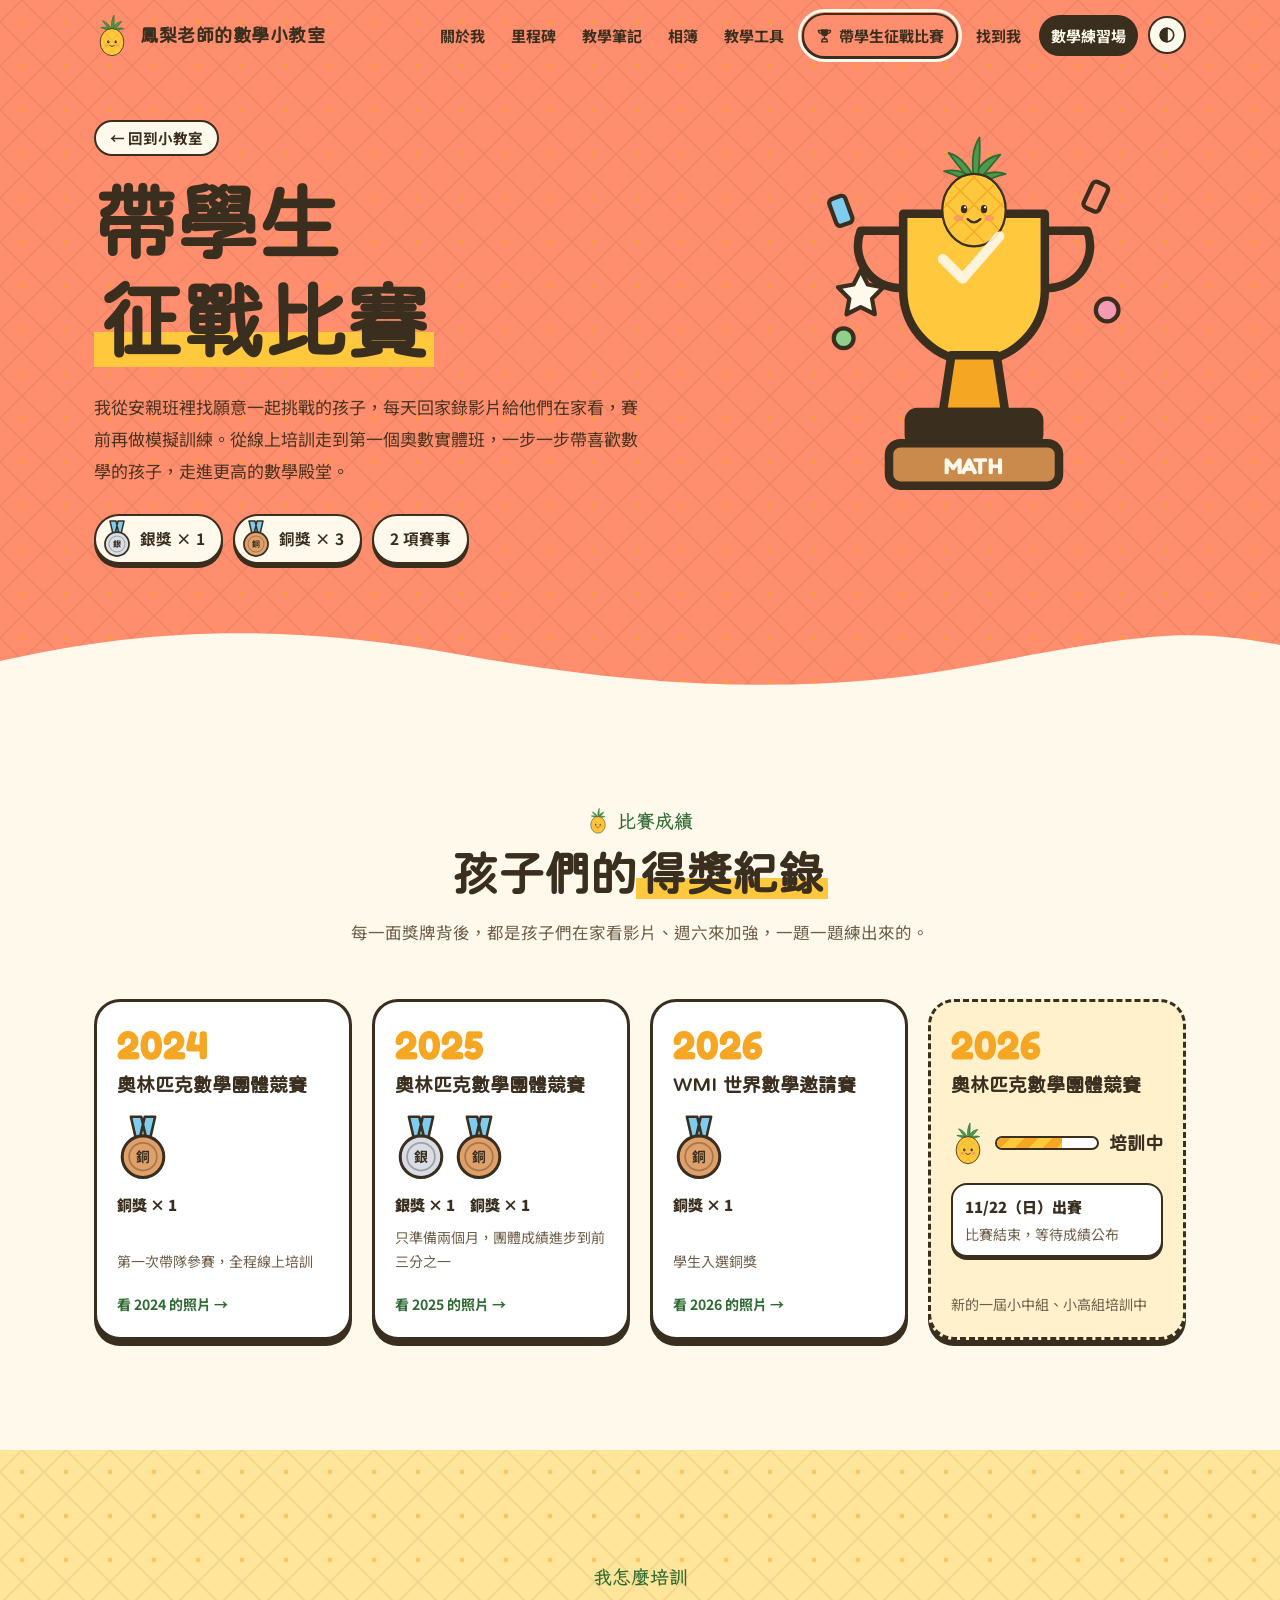
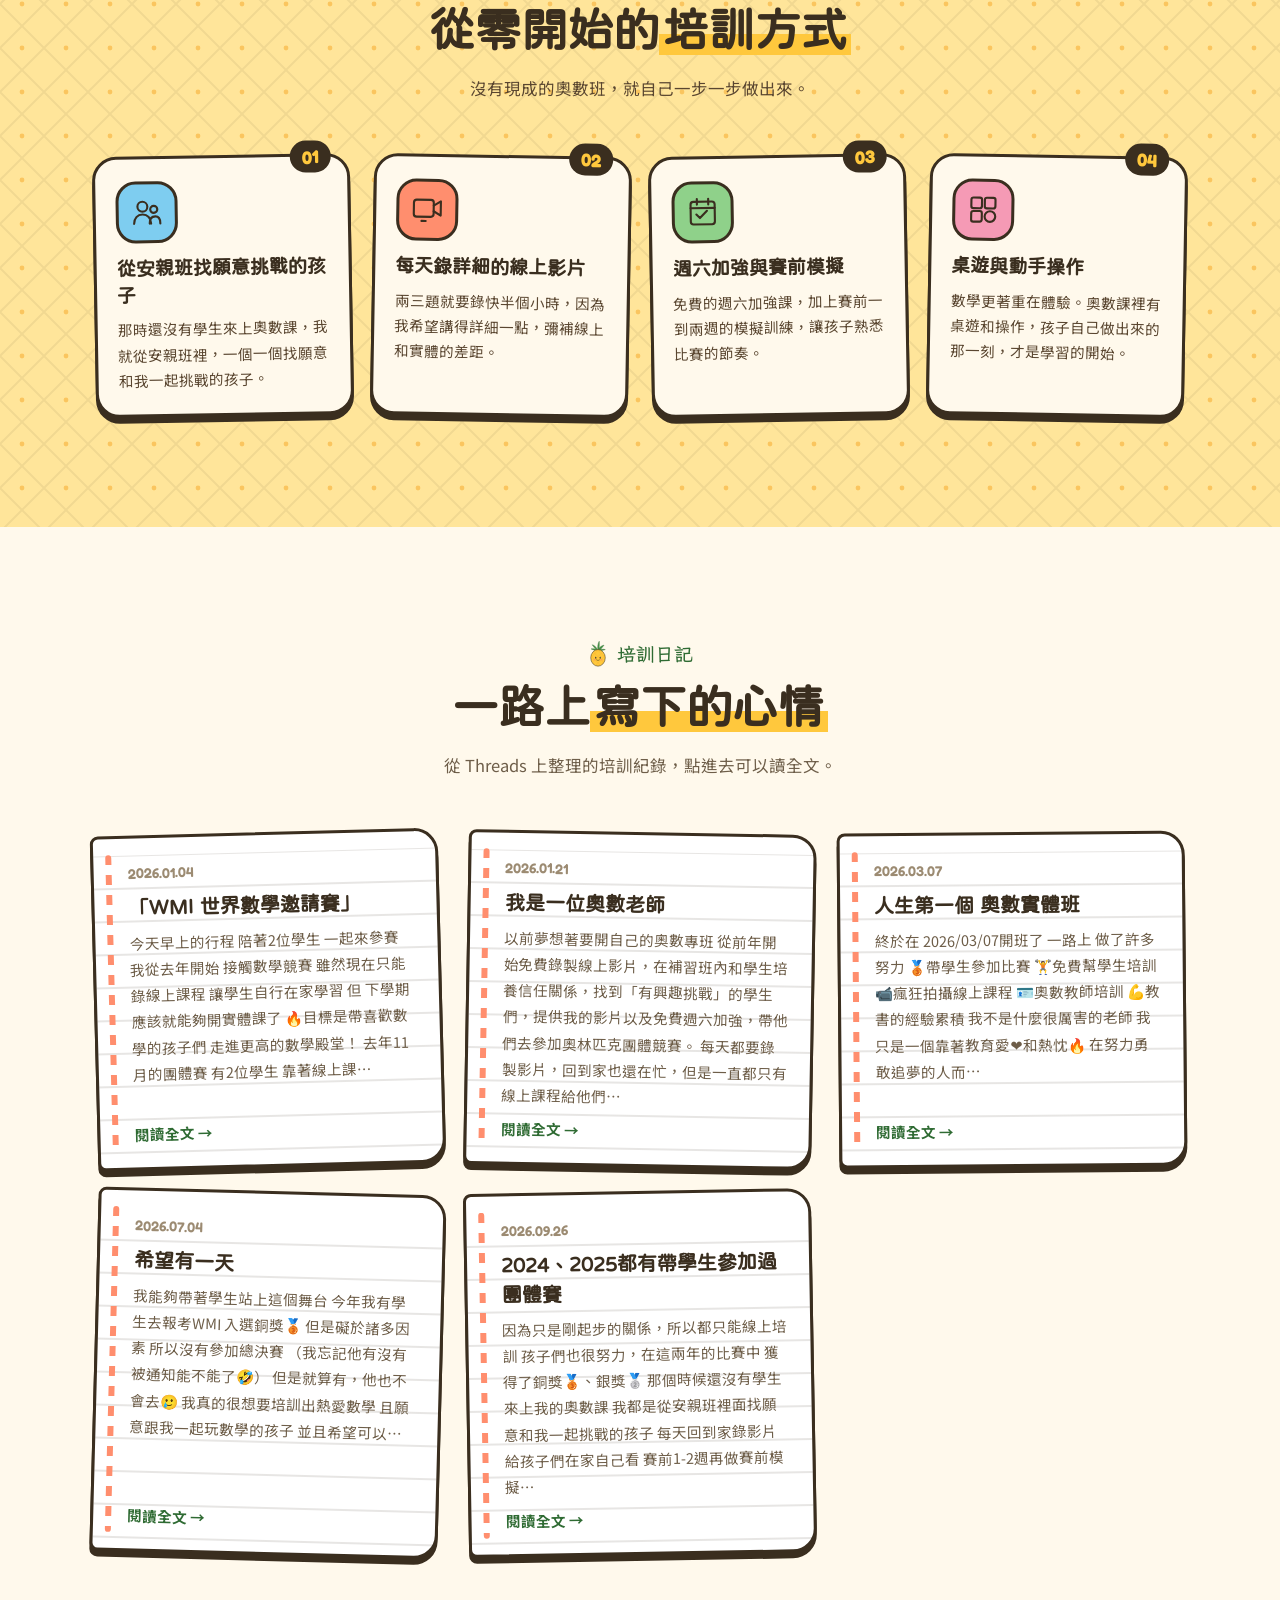
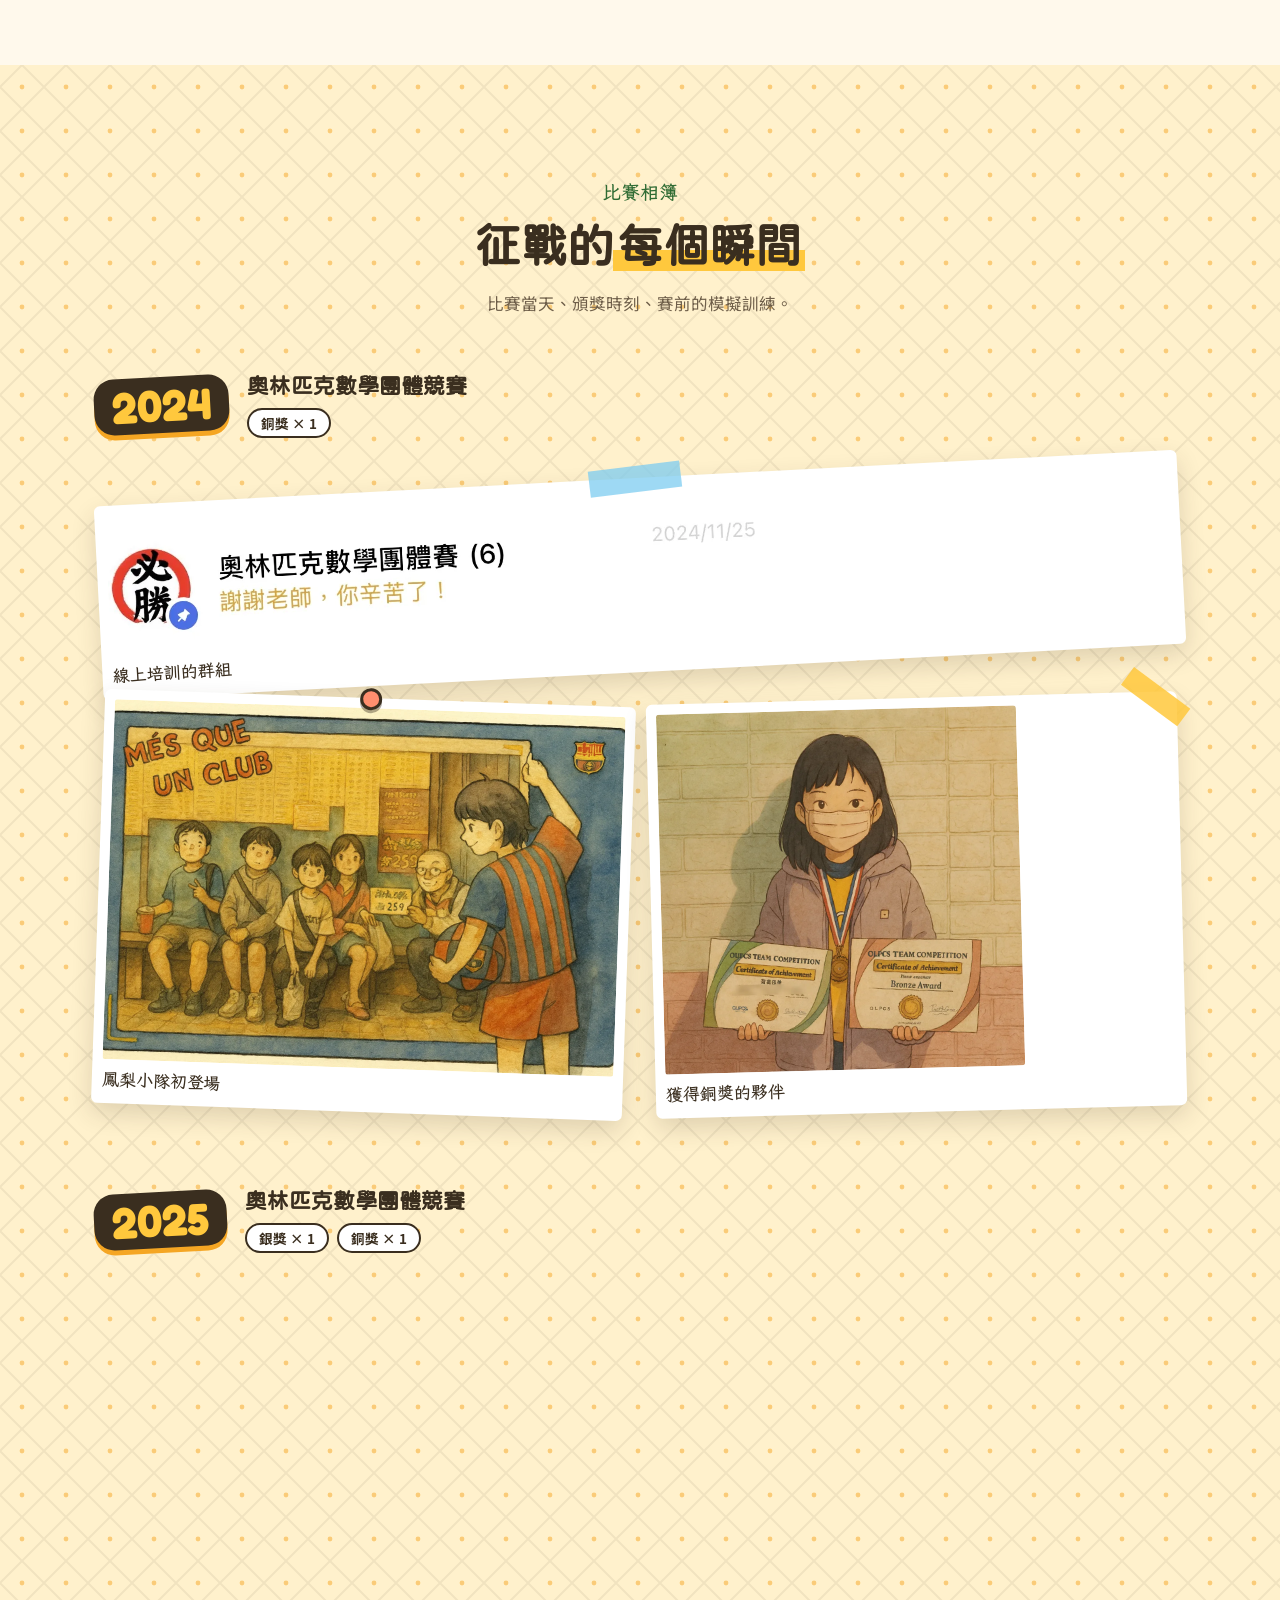
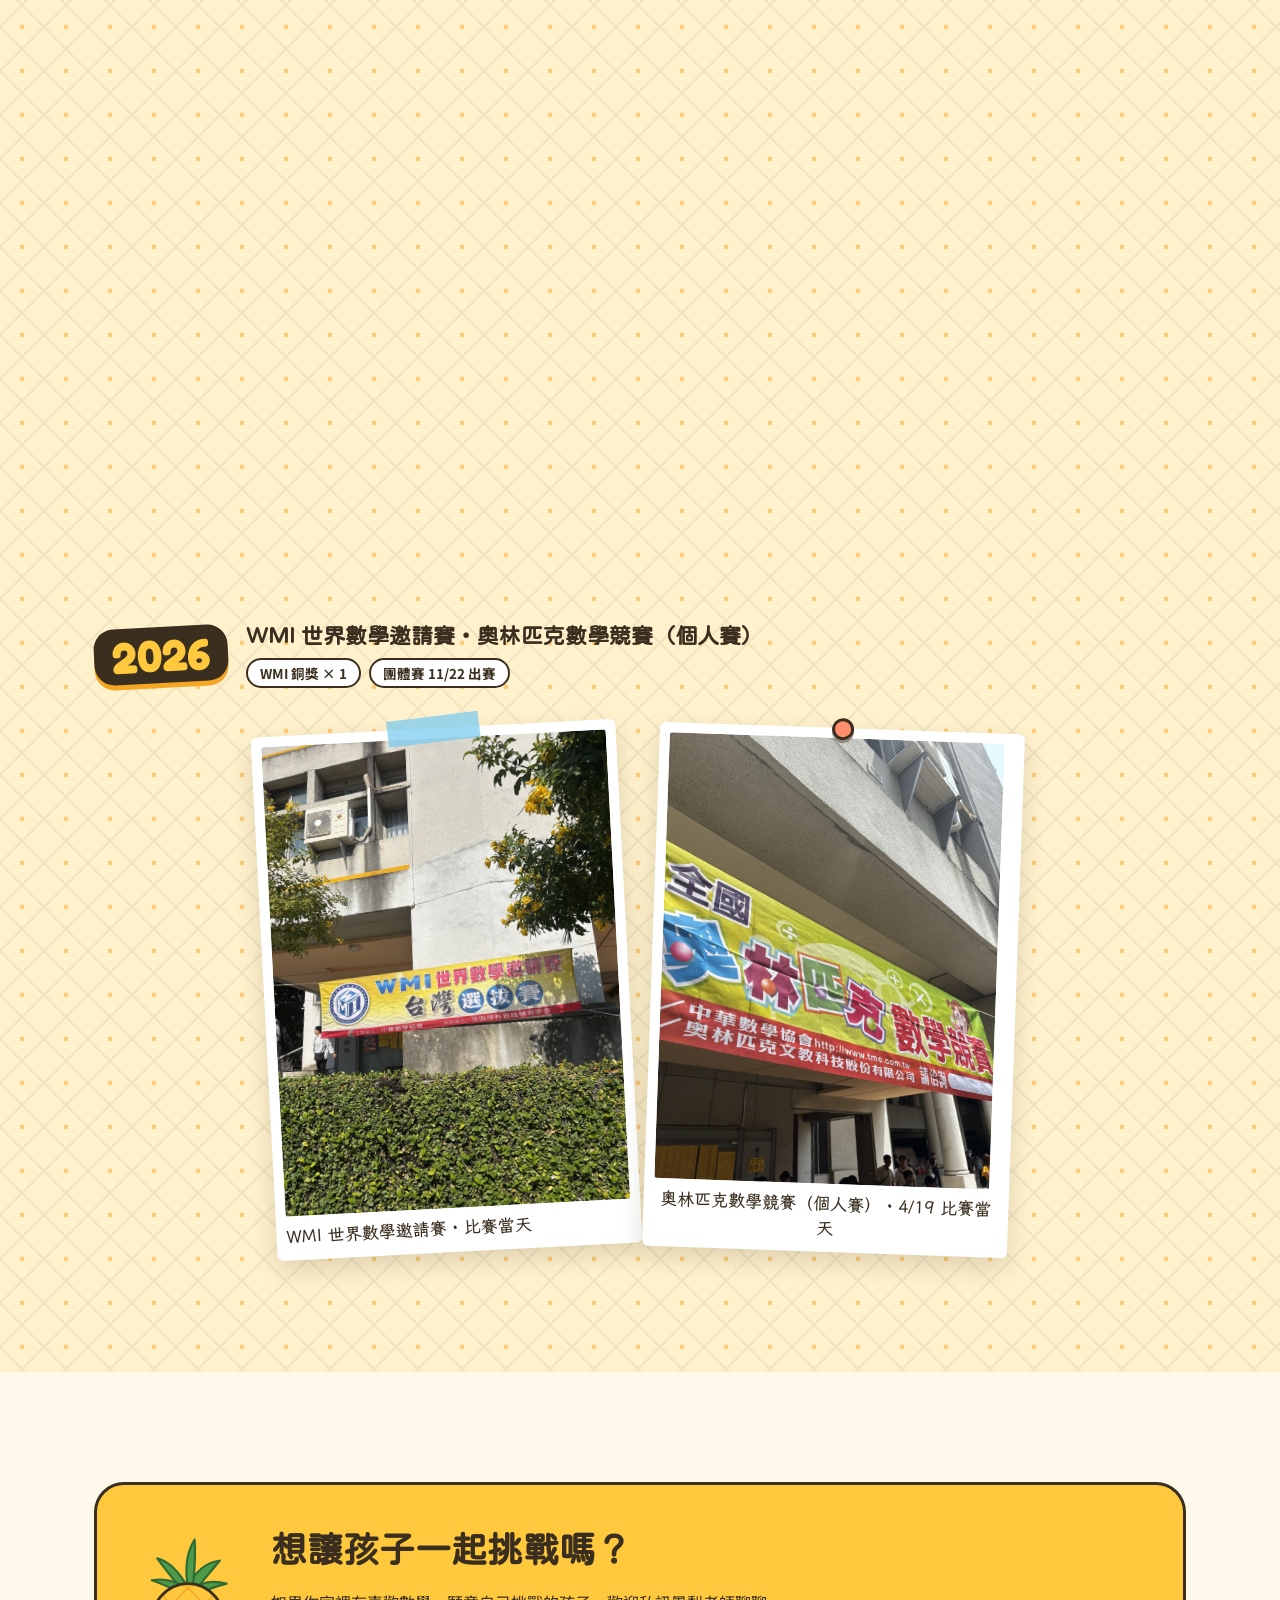
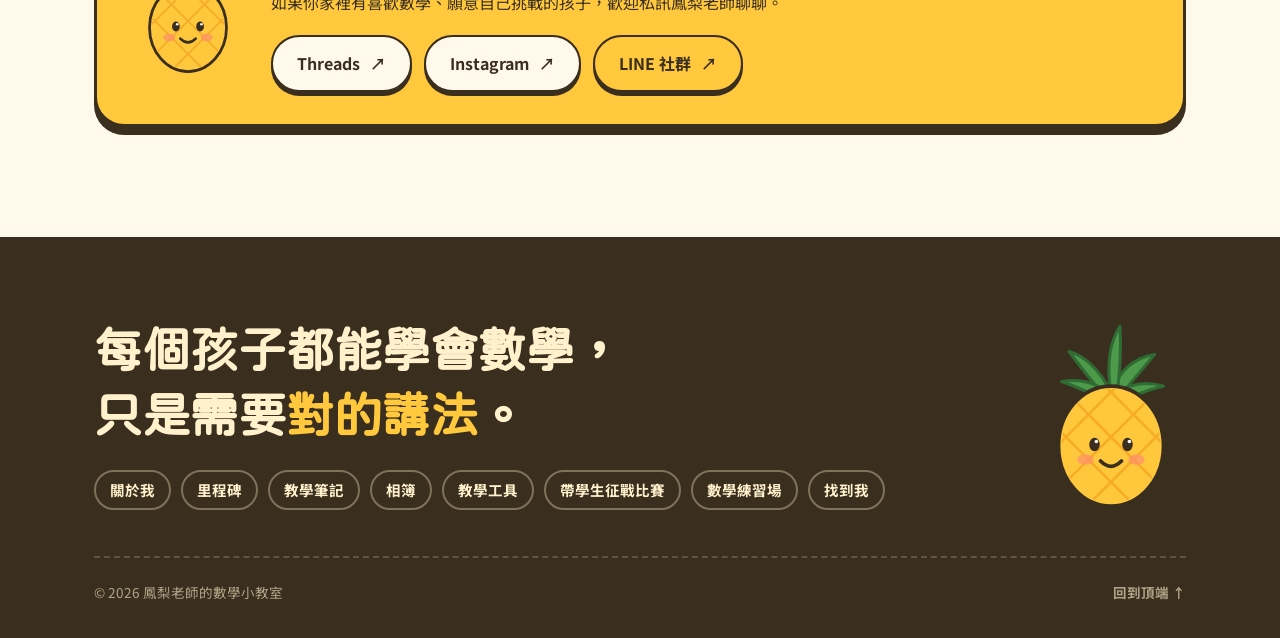
==== commit 1d026365: "首頁新增「我的教學工具」區塊，介紹「換我當老師」批改考卷網站 - data/site.js 新增 tools 資料，首頁依資料畫出工具卡片（插圖、使用步驟、開始批改按鈕、看介紹文） - 導覽列與頁尾加" ====
--- a/competitions.html
+++ b/competitions.html
@@ -13,7 +13,7 @@
 <link rel="preconnect" href="https://fonts.gstatic.com" crossorigin>
 <link href="https://fonts.googleapis.com/css2?family=Noto+Sans+TC:wght@400;500;700;900&family=LXGW+WenKai+TC:wght@400;700&family=Fredoka:wght@500;600;700&display=swap" rel="stylesheet">
 <link href="https://fonts.googleapis.com/css2?family=Huninn&display=swap" rel="stylesheet">
-<link rel="stylesheet" href="assets/site.css?v=2026.10.29-1">
+<link rel="stylesheet" href="assets/site.css?v=2026.10.29-2">
 <script>document.documentElement.classList.add('js');</script>
 </head>
 <body class="contest-page">
@@ -58,6 +58,7 @@
         <a href="index.html#milestones">里程碑</a>
         <a href="index.html#notes">教學筆記</a>
         <a href="index.html#album">相簿</a>
+        <a href="index.html#tools">教學工具</a>
         <a class="contest-link" href="competitions.html" aria-current="page"><svg viewBox="0 0 24 24" aria-hidden="true"><path d="M7 3h10v5a5 5 0 0 1-10 0z" fill="currentColor"/><path d="M7 5H3.5a3.5 3.5 0 0 0 3.8 4M17 5h3.5a3.5 3.5 0 0 1-3.8 4M12 13v4M8 21h8l-1-4H9z" fill="none" stroke="currentColor" stroke-width="2" stroke-linejoin="round"/></svg>帶學生征戰比賽</a>
         <a href="index.html#follow">找到我</a>
         <a class="cta" href="practice.html">數學練習場</a>
@@ -178,7 +179,7 @@
       <div>
         <p class="big reveal">每個孩子都能學會數學，<br>只是需要<em>對的講法</em>。</p>
         <nav class="foot-links" aria-label="頁尾選單">
-          <a href="index.html#about">關於我</a><a href="index.html#milestones">里程碑</a><a href="index.html#notes">教學筆記</a><a href="index.html#album">相簿</a><a href="competitions.html">帶學生征戰比賽</a><a href="practice.html">數學練習場</a><a href="index.html#follow">找到我</a>
+          <a href="index.html#about">關於我</a><a href="index.html#milestones">里程碑</a><a href="index.html#notes">教學筆記</a><a href="index.html#album">相簿</a><a href="index.html#tools">教學工具</a><a href="competitions.html">帶學生征戰比賽</a><a href="practice.html">數學練習場</a><a href="index.html#follow">找到我</a>
         </nav>
       </div>
       <svg class="foot-mascot" aria-hidden="true" viewBox="0 0 200 260"><use href="#pine"/></svg>
@@ -190,9 +191,9 @@
   </div>
 </footer>
 
-<script src="data/site.js?v=2026.10.29-1"></script>
-<script src="data/articles.js?v=2026.10.29-1"></script>
-<script src="assets/common.js?v=2026.10.29-1"></script>
+<script src="data/site.js?v=2026.10.29-2"></script>
+<script src="data/articles.js?v=2026.10.29-2"></script>
+<script src="assets/common.js?v=2026.10.29-2"></script>
 <script>
 (function(){
   const SITE = window.SITE || {}, C = SITE.contest || {};
--- a/assets/site.css
+++ b/assets/site.css
@@ -409,6 +409,26 @@
 .side-card .btn{align-self:flex-start;margin-top:auto;}
 @media (max-width:860px){ .daily-grid{grid-template-columns:1fr;gap:40px;} .q-card{padding:28px 20px;} }
 
+/* ---------- 教學工具 ---------- */
+.tool{
+  display:grid;grid-template-columns:.9fr 1.1fr;gap:28px;align-items:center;max-width:1000px;margin:0 auto 28px;
+  background:var(--paper);border:3px solid var(--ink);border-radius:32px;box-shadow:0 10px 0 var(--ink);padding:30px 36px;
+}
+.tool-art{background:var(--sky);border:3px solid #3A2E1F;border-radius:24px;aspect-ratio:4/3;display:grid;place-items:center;overflow:hidden;}
+.paper-art{width:86%;height:auto;transition:transform .5s var(--bounce);}
+.tool:hover .paper-art{transform:rotate(-3deg) scale(1.04);}
+.tool-badge{display:inline-block;background:var(--coral);color:#3A2E1F;border:2px solid #3A2E1F;border-radius:999px;padding:1px 12px;font-family:var(--latin);font-weight:700;font-size:13px;letter-spacing:.08em;transform:rotate(-3deg);}
+.tool h3{font-family:var(--round);font-weight:700;font-size:clamp(28px,3.4vw,38px);line-height:1.2;margin:8px 0 2px;}
+.tool .tool-sub{font-family:var(--hand);font-weight:700;font-size:19px;color:var(--leaf-dark);margin:0 0 10px;}
+.tool p{margin:0 0 12px;}
+.tool-steps{list-style:none;counter-reset:st;margin:14px 0;padding:0;display:grid;gap:8px;}
+.tool-steps li{counter-increment:st;display:flex;align-items:center;gap:10px;font-weight:700;}
+.tool-steps li::before{content:counter(st);flex-shrink:0;width:28px;height:28px;border-radius:50%;background:var(--yellow);color:#3A2E1F;border:2px solid #3A2E1F;display:grid;place-items:center;font-family:var(--latin);font-size:15px;}
+.tool-chips{list-style:none;margin:0 0 18px;padding:0;display:flex;flex-wrap:wrap;gap:8px;}
+.tool-chips li{background:var(--yellow-soft);color:#3A2E1F;border-radius:999px;padding:2px 12px;font-size:14px;font-weight:700;}
+.tool-actions{display:flex;align-items:center;flex-wrap:wrap;gap:18px;}
+@media (max-width:820px){ .tool{grid-template-columns:1fr;padding:22px 20px;gap:20px;} }
+
 /* ---------- 找到我 ---------- */
 .follow-grid{display:grid;grid-template-columns:repeat(2,1fr);gap:18px;}
 .f-tile{
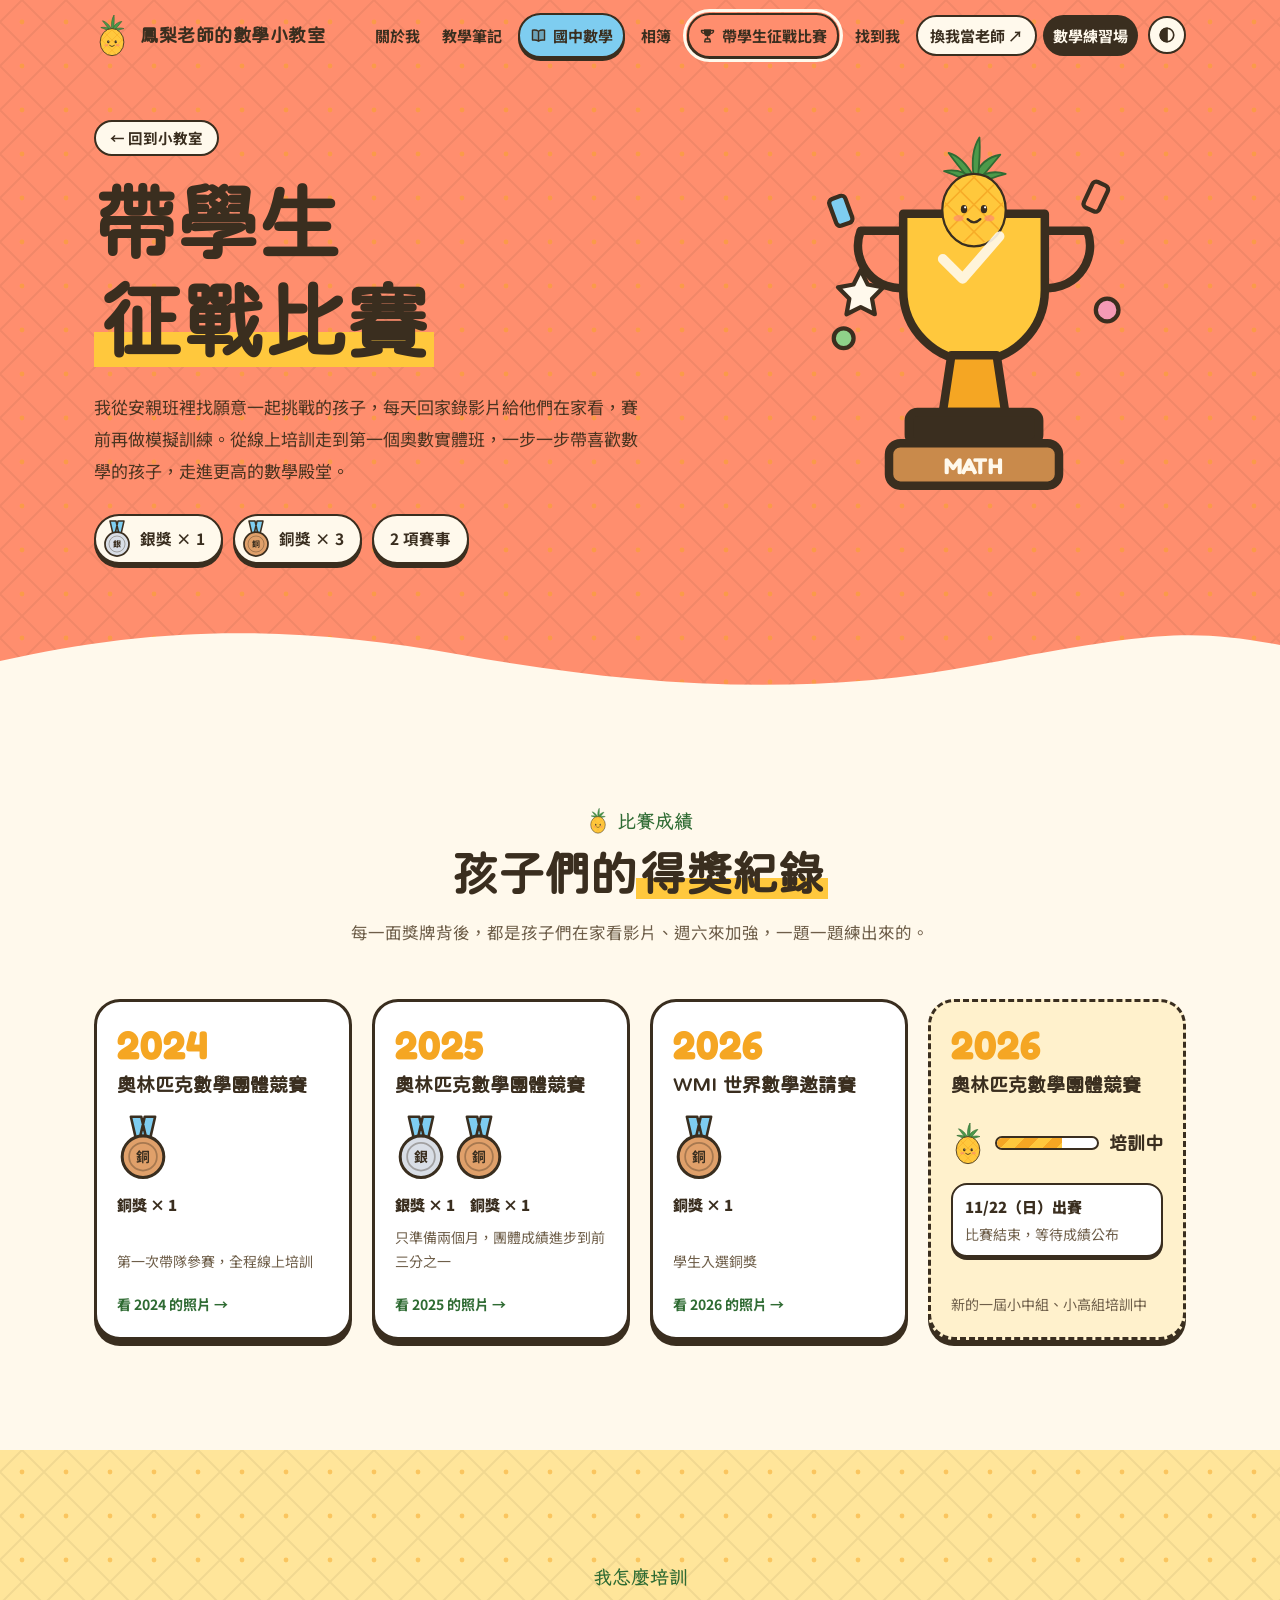
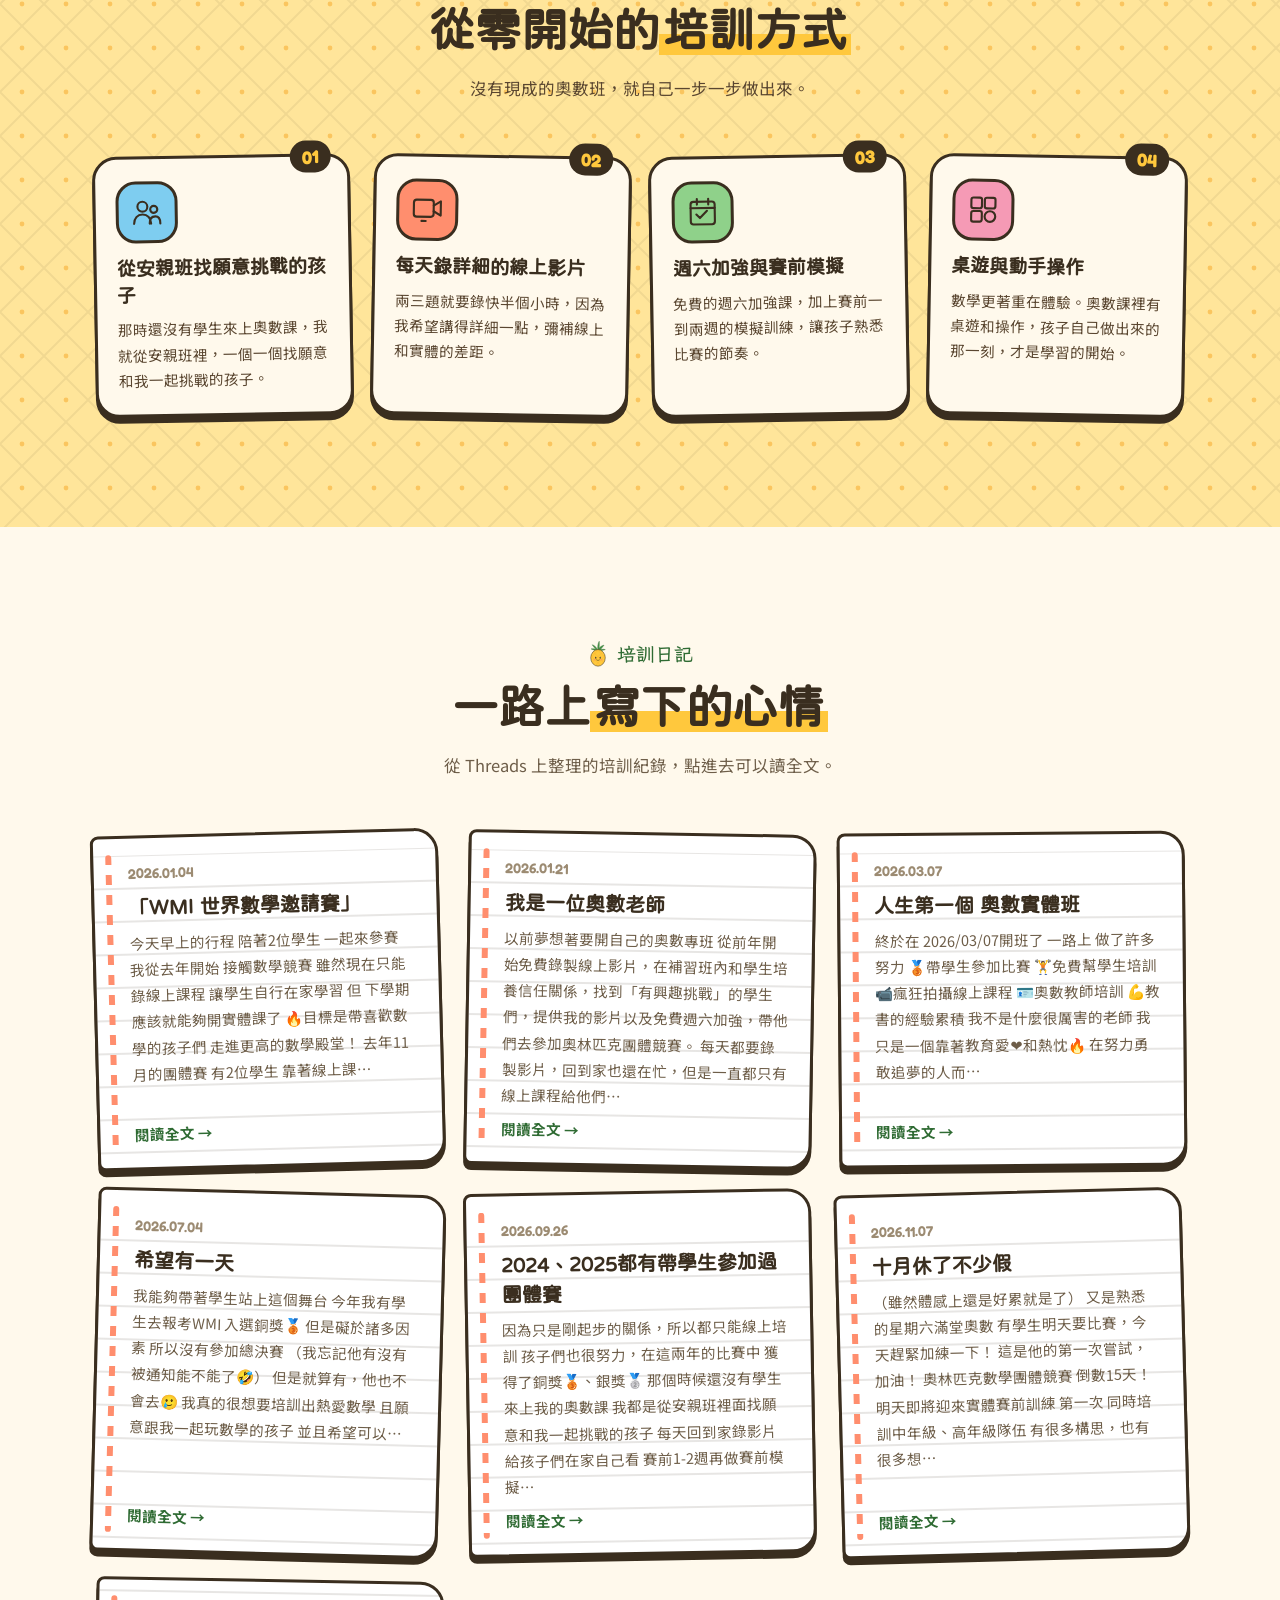
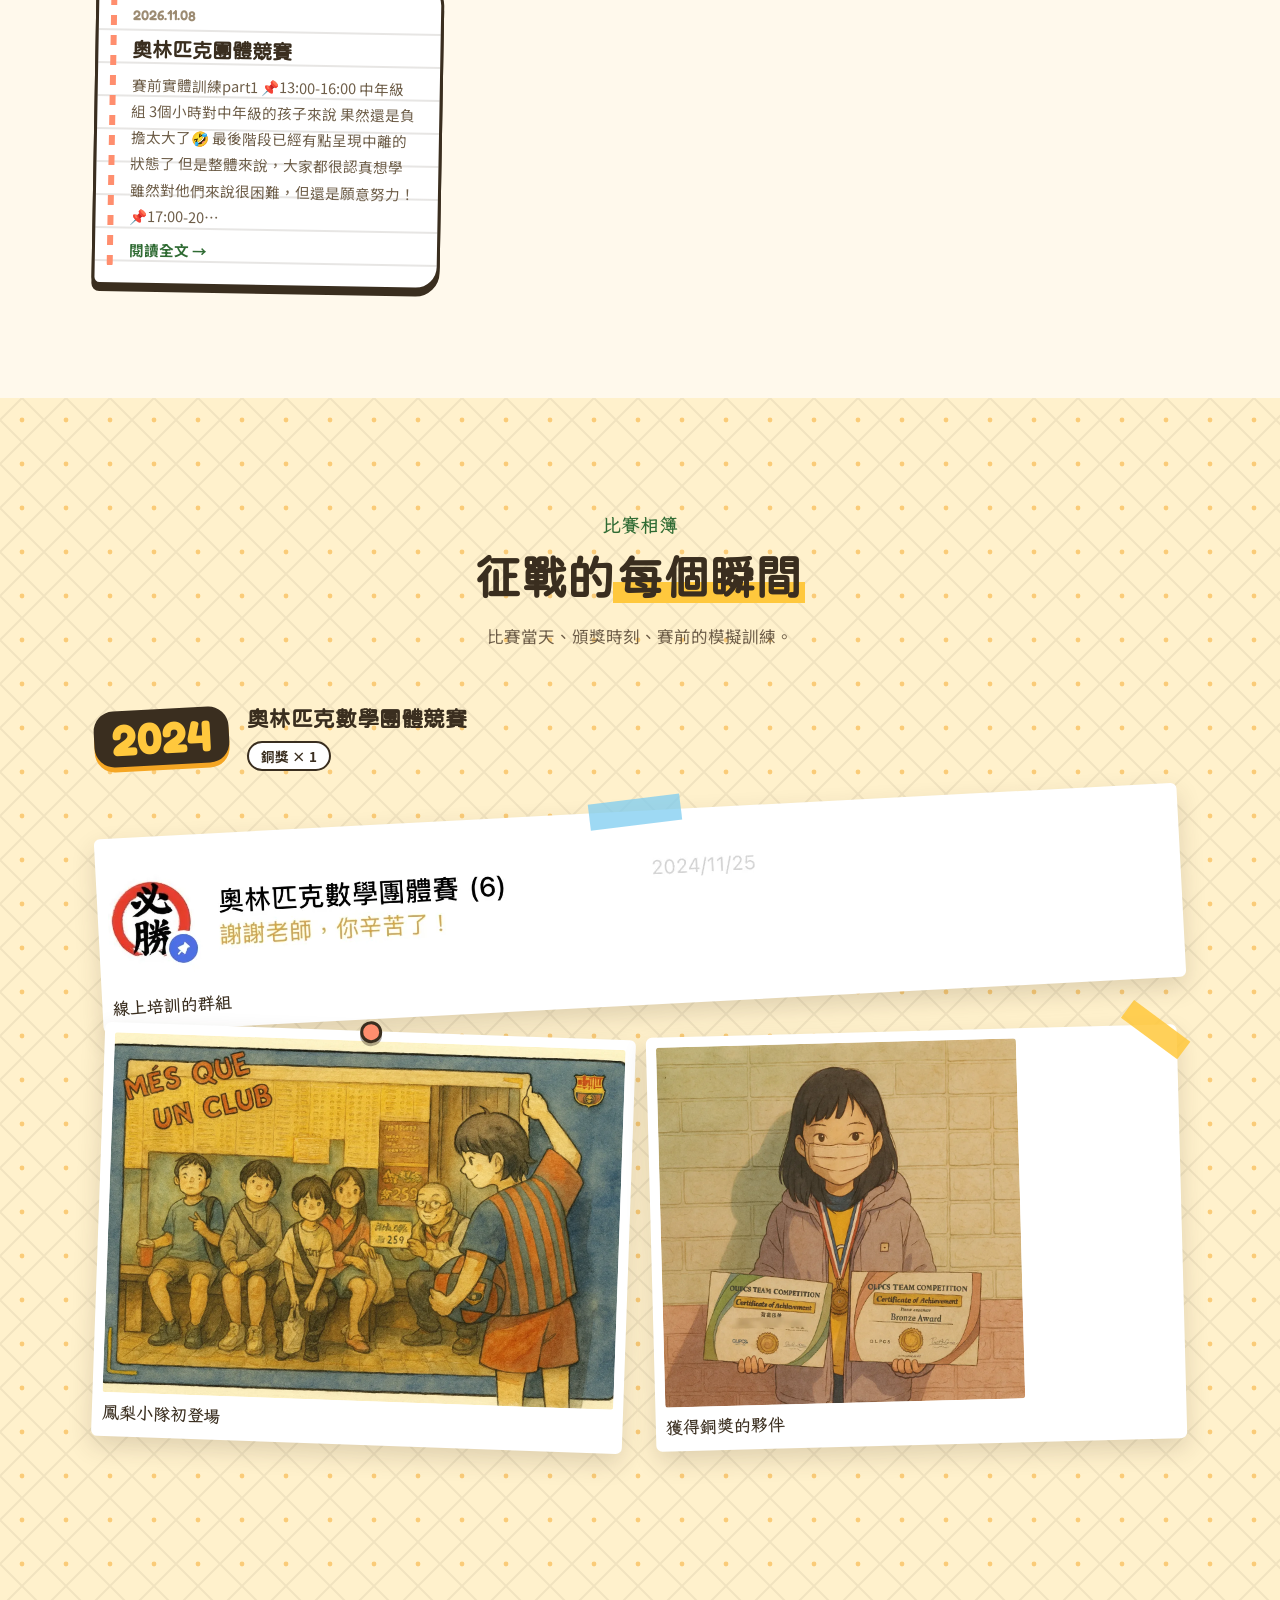
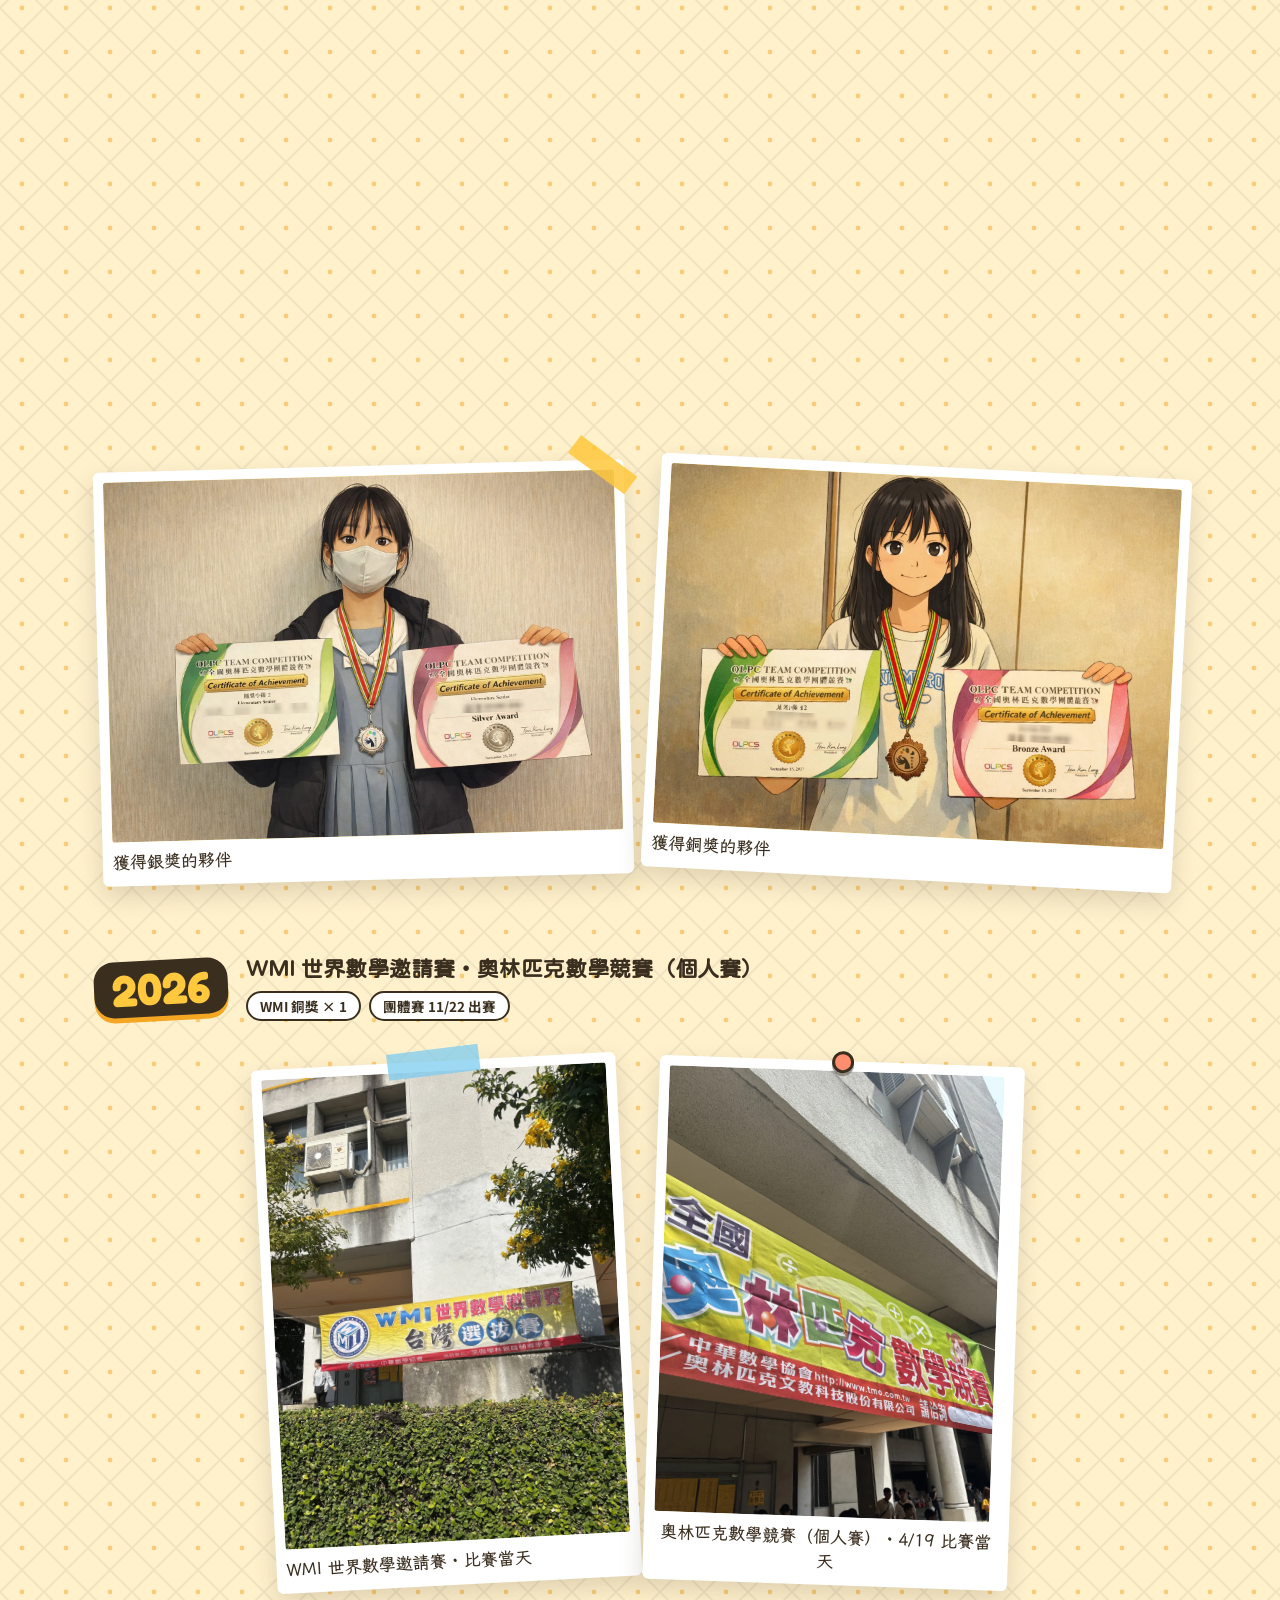
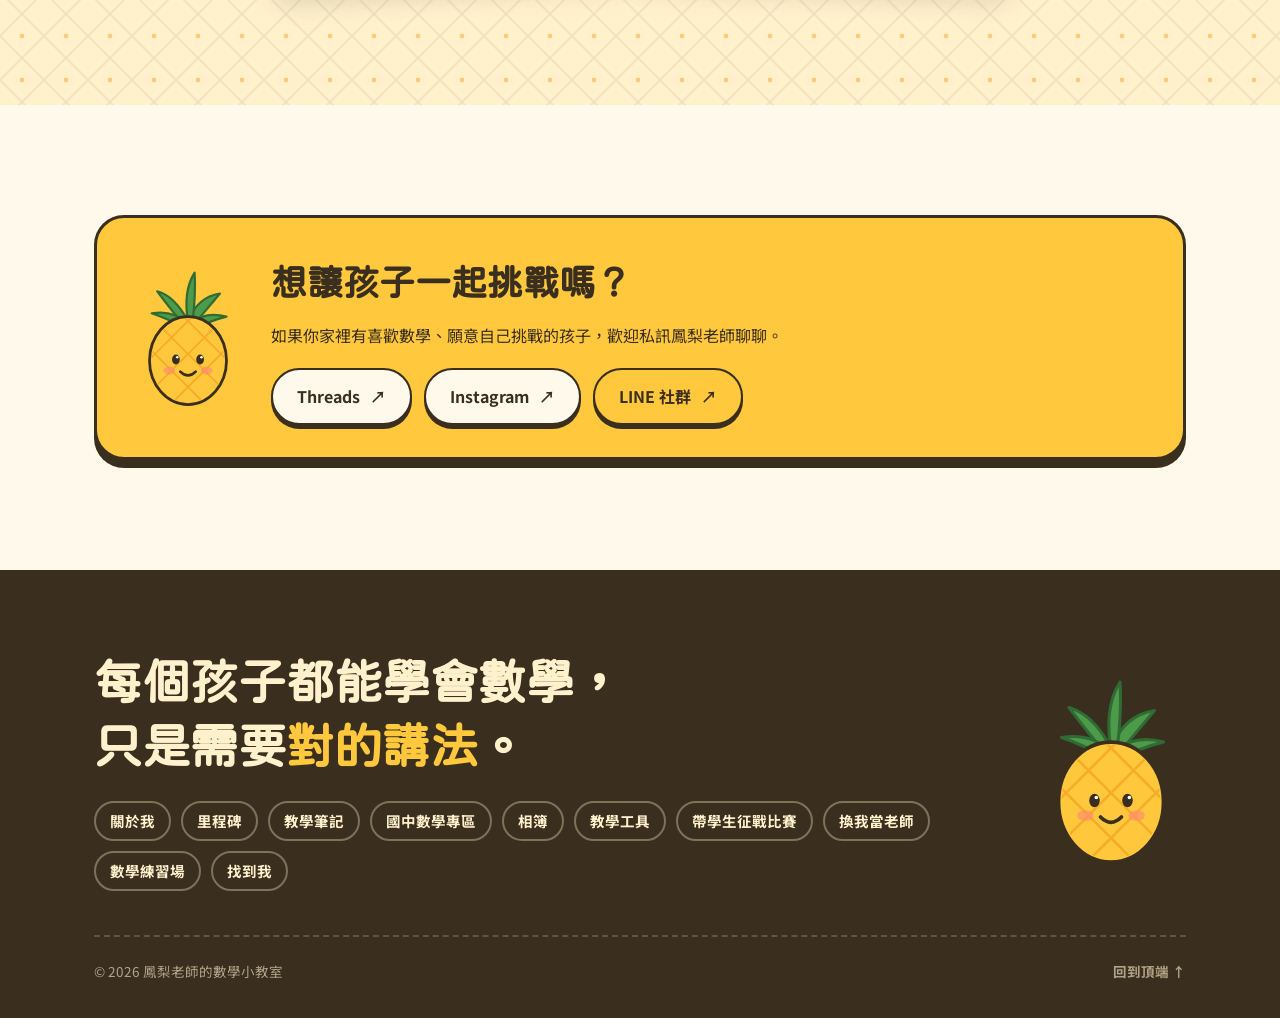
==== commit 768da350: "新增國中數學專區、匯入 10/29–11/16 的 Threads 文章並更新看板 - 新增 junior.html：會考倒數、每日三題（可依年級篩選與搜尋觀念）、國一到國三重點筆記、學習資源 - 匯" ====
--- a/competitions.html
+++ b/competitions.html
@@ -8,12 +8,18 @@
 <meta property="og:title" content="帶學生征戰比賽｜鳳梨老師的數學小教室">
 <meta property="og:description" content="從安親班出發，一步一步帶喜歡數學的孩子站上比賽舞台。">
 <meta name="theme-color" content="#FFC83D">
+<link rel="canonical" href="https://pineapple-08081.github.io/pineapplemathweb/competitions.html">
+<meta property="og:type" content="website">
+<meta property="og:site_name" content="鳳梨老師的數學小教室">
+<meta property="og:url" content="https://pineapple-08081.github.io/pineapplemathweb/competitions.html">
+<meta property="og:image" content="https://pineapple-08081.github.io/pineapplemathweb/assets/featured/team-training.webp">
+<meta name="twitter:card" content="summary_large_image">
 <link rel="icon" href="data:image/svg+xml,<svg xmlns=%22http://www.w3.org/2000/svg%22 viewBox=%220 0 32 32%22><path d=%22M16 11C14 7 11 5 8 4.5C10 8 12 10 14.5 12M16 11c0-4 .5-7 2-9.5c0 3.5-.3 6.5-.8 9.5M16 11.5c2.5-3 5-4.3 8-4.5c-2.5 2.2-4.5 4-6.5 5.5%22 fill=%22%234C9A4A%22/><ellipse cx=%2216%22 cy=%2221%22 rx=%229.5%22 ry=%2210%22 fill=%22%23FFC83D%22 stroke=%22%233A2E1F%22 stroke-width=%221.8%22/><circle cx=%2212.5%22 cy=%2220.5%22 r=%221.4%22 fill=%22%233A2E1F%22/><circle cx=%2219.5%22 cy=%2220.5%22 r=%221.4%22 fill=%22%233A2E1F%22/><path d=%22M13.5 24q2.5 2 5 0%22 stroke=%22%233A2E1F%22 stroke-width=%221.4%22 fill=%22none%22 stroke-linecap=%22round%22/></svg>">
 <link rel="preconnect" href="https://fonts.googleapis.com">
 <link rel="preconnect" href="https://fonts.gstatic.com" crossorigin>
 <link href="https://fonts.googleapis.com/css2?family=Noto+Sans+TC:wght@400;500;700;900&family=LXGW+WenKai+TC:wght@400;700&family=Fredoka:wght@500;600;700&display=swap" rel="stylesheet">
 <link href="https://fonts.googleapis.com/css2?family=Huninn&display=swap" rel="stylesheet">
-<link rel="stylesheet" href="assets/site.css?v=2026.10.29-2">
+<link rel="stylesheet" href="assets/site.css?v=2026.11.17-1">
 <script>document.documentElement.classList.add('js');</script>
 </head>
 <body class="contest-page">
@@ -55,12 +61,12 @@
     <nav class="nav-right" aria-label="主選單">
       <div class="menu" id="menu">
         <a href="index.html#about">關於我</a>
-        <a href="index.html#milestones">里程碑</a>
         <a href="index.html#notes">教學筆記</a>
+        <a class="junior-link" href="junior.html"><svg viewBox="0 0 24 24" aria-hidden="true"><path d="M12 6C10 4.5 7 4 3.5 4.5v14C7 18 10 18.5 12 20c2-1.5 5-2 8.5-1.5v-14C17 4 14 4.5 12 6z" fill="currentColor" opacity=".25"/><path d="M12 6C10 4.5 7 4 3.5 4.5v14C7 18 10 18.5 12 20c2-1.5 5-2 8.5-1.5v-14C17 4 14 4.5 12 6zM12 6v14" fill="none" stroke="currentColor" stroke-width="2" stroke-linejoin="round"/></svg>國中數學</a>
         <a href="index.html#album">相簿</a>
-        <a href="index.html#tools">教學工具</a>
         <a class="contest-link" href="competitions.html" aria-current="page"><svg viewBox="0 0 24 24" aria-hidden="true"><path d="M7 3h10v5a5 5 0 0 1-10 0z" fill="currentColor"/><path d="M7 5H3.5a3.5 3.5 0 0 0 3.8 4M17 5h3.5a3.5 3.5 0 0 1-3.8 4M12 13v4M8 21h8l-1-4H9z" fill="none" stroke="currentColor" stroke-width="2" stroke-linejoin="round"/></svg>帶學生征戰比賽</a>
         <a href="index.html#follow">找到我</a>
+        <a class="cta cta-teacher" href="https://it-s-my-turn-to-be-teacher.web.app/" target="_blank" rel="noopener">換我當老師 <span aria-hidden="true">↗</span></a>
         <a class="cta" href="practice.html">數學練習場</a>
       </div>
       <button class="theme" id="themeBtn" type="button" aria-label="切換深淺色">
@@ -179,7 +185,7 @@
       <div>
         <p class="big reveal">每個孩子都能學會數學，<br>只是需要<em>對的講法</em>。</p>
         <nav class="foot-links" aria-label="頁尾選單">
-          <a href="index.html#about">關於我</a><a href="index.html#milestones">里程碑</a><a href="index.html#notes">教學筆記</a><a href="index.html#album">相簿</a><a href="index.html#tools">教學工具</a><a href="competitions.html">帶學生征戰比賽</a><a href="practice.html">數學練習場</a><a href="index.html#follow">找到我</a>
+          <a href="index.html#about">關於我</a><a href="index.html#milestones">里程碑</a><a href="index.html#notes">教學筆記</a><a href="junior.html">國中數學專區</a><a href="index.html#album">相簿</a><a href="index.html#tools">教學工具</a><a href="competitions.html">帶學生征戰比賽</a><a href="https://it-s-my-turn-to-be-teacher.web.app/" target="_blank" rel="noopener">換我當老師</a><a href="practice.html">數學練習場</a><a href="index.html#follow">找到我</a>
         </nav>
       </div>
       <svg class="foot-mascot" aria-hidden="true" viewBox="0 0 200 260"><use href="#pine"/></svg>
@@ -191,9 +197,9 @@
   </div>
 </footer>
 
-<script src="data/site.js?v=2026.10.29-2"></script>
-<script src="data/articles.js?v=2026.10.29-2"></script>
-<script src="assets/common.js?v=2026.10.29-2"></script>
+<script src="data/site.js?v=2026.11.17-1"></script>
+<script src="data/articles.js?v=2026.11.17-1"></script>
+<script src="assets/common.js?v=2026.11.17-1"></script>
 <script>
 (function(){
   const SITE = window.SITE || {}, C = SITE.contest || {};
--- a/assets/site.css
+++ b/assets/site.css
@@ -72,12 +72,18 @@
 .logo span{font-family:var(--round);font-weight:700;font-size:18px;letter-spacing:.03em;white-space:nowrap;}
 .nav-right{display:flex;align-items:center;gap:6px;}
 .menu{display:flex;align-items:center;gap:2px;}
-.menu a{text-decoration:none;font-size:15px;font-weight:700;padding:7px 12px;border-radius:999px;transition:background .25s, transform .2s var(--bounce);white-space:nowrap;}
+.menu a{text-decoration:none;font-size:15px;font-weight:700;padding:7px 10px;border-radius:999px;transition:background .25s, transform .2s var(--bounce);white-space:nowrap;}
 .menu a:hover{background:color-mix(in srgb, var(--yellow) 45%, transparent);}
 .menu a.contest-link{display:inline-flex;align-items:center;gap:6px;background:var(--coral);color:#3A2E1F;border:2px solid #3A2E1F;box-shadow:0 3px 0 #3A2E1F;margin:0 4px;}
 .menu a.contest-link:hover{transform:translateY(-2px) rotate(-2deg);background:var(--coral);}
 .menu a.contest-link svg{width:17px;height:17px;}
+.menu a.junior-link{display:inline-flex;align-items:center;gap:6px;background:var(--sky);color:#3A2E1F;border:2px solid #3A2E1F;box-shadow:0 3px 0 #3A2E1F;margin:0 4px;}
+.menu a.junior-link:hover{transform:translateY(-2px) rotate(2deg);background:var(--sky);}
+.menu a.junior-link svg{width:17px;height:17px;}
+.menu a[aria-current="page"]{outline:3px solid #FFF9EC;outline-offset:1px;}
 .menu a.cta{background:#3A2E1F;color:#FFF9EC;margin-left:4px;}
+.menu a.cta-teacher{background:#FFF9EC;color:#3A2E1F;border:2px solid #3A2E1F;padding:5px 12px;}
+.menu a.cta-teacher:hover{background:var(--yellow);color:#3A2E1F;transform:translateY(-2px) rotate(-2deg);}
 .menu a.cta:hover{background:var(--leaf);color:#fff;}
 .theme{background:#FFF9EC;color:#3A2E1F;border:2px solid #3A2E1F;border-radius:50%;width:38px;height:38px;cursor:pointer;display:grid;place-items:center;margin-left:4px;flex-shrink:0;}
 .theme svg{width:18px;height:18px;}
@@ -86,7 +92,7 @@
 .menu-btn[aria-expanded="true"] span:nth-child(1){transform:translateY(6.5px) rotate(45deg);}
 .menu-btn[aria-expanded="true"] span:nth-child(2){opacity:0;}
 .menu-btn[aria-expanded="true"] span:nth-child(3){transform:translateY(-6.5px) rotate(-45deg);}
-@media (max-width:1120px){
+@media (max-width:1200px){
   .menu-btn{display:flex;}
   .menu{
     position:absolute;top:calc(100% + 6px);left:16px;right:16px;flex-direction:column;align-items:stretch;gap:4px;
@@ -95,7 +101,7 @@
   }
   .menu.open{opacity:1;visibility:visible;transform:none;}
   .menu a{padding:11px 16px;font-size:16px;}
-  .menu a.contest-link{order:-1;margin:0 0 6px;justify-content:center;padding:12px 16px;}
+  .menu a.contest-link,.menu a.junior-link{order:-1;margin:0 0 6px;justify-content:center;padding:12px 16px;}
   .menu a.cta{margin:6px 0 0;text-align:center;}
   .nav .wrap{position:relative;}
 }
@@ -562,7 +568,6 @@
 }
 
 /* ---------- 帶學生征戰比賽頁 ---------- */
-.contest-page .menu a[aria-current="page"]{outline:3px solid #FFF9EC;outline-offset:1px;}
 .c-hero{background-color:var(--coral);color:#3A2E1F;position:relative;padding:120px 0 130px;overflow:hidden;}
 .c-hero-grid{display:grid;grid-template-columns:1.2fr .8fr;gap:30px;align-items:center;position:relative;z-index:1;}
 .back-link{display:inline-block;font-weight:700;font-size:14.5px;text-decoration:none;background:#FFF9EC;border:2px solid #3A2E1F;border-radius:999px;padding:3px 14px;margin-bottom:18px;}
@@ -676,3 +681,111 @@
 .countdown .cd-left{font-size:14px;color:var(--ink-2);}
 .countdown .cd-left b{font-family:var(--latin);font-size:24px;color:var(--coral);margin:0 2px;}
 .road{overflow-x:clip;}
+
+/* ---------- 國中數學專區 ---------- */
+.j-hero{background-color:var(--sky);color:#3A2E1F;position:relative;padding:120px 0 130px;overflow:hidden;}
+.j-hero-grid{display:grid;grid-template-columns:1.1fr .9fr;gap:36px;align-items:center;position:relative;z-index:1;}
+.j-hero h1{font-family:var(--round);font-weight:700;font-size:clamp(42px,7vw,82px);line-height:1.2;margin:0 0 20px;}
+.j-hero h1 .hl{background:linear-gradient(transparent 62%, #FFC83D 62%);padding:0 6px;}
+.j-hero .lead{font-size:17px;line-height:1.9;max-width:32em;margin:0 0 22px;color:#2E3A44;}
+.exam-chip{display:inline-flex;align-items:center;flex-wrap:wrap;gap:4px 12px;background:#FFF9EC;border:3px solid #3A2E1F;border-radius:20px;padding:8px 18px;box-shadow:0 5px 0 #3A2E1F;margin-bottom:26px;}
+.exam-chip span{font-weight:700;font-size:14.5px;color:#5A4630;}
+.exam-chip b{font-family:var(--round);font-size:20px;}
+.exam-chip em{font-family:var(--latin);font-style:normal;font-size:30px;color:#E5533D;padding:0 2px;}
+.j-actions{display:flex;gap:14px;flex-wrap:wrap;}
+.j-hero-art{position:relative;max-width:440px;margin:0 auto;width:100%;}
+.polaroid{background:#FFF9EC;border:3px solid #3A2E1F;border-radius:18px;padding:12px 12px 44px;box-shadow:0 10px 0 #3A2E1F;transform:rotate(3deg);animation:bob 4s ease-in-out infinite;}
+.polaroid img{display:block;width:100%;aspect-ratio:4/3;object-fit:cover;border-radius:10px;border:2px solid #3A2E1F;}
+.j-pine{position:absolute;left:-28px;bottom:-34px;width:96px;height:125px;transform:rotate(-10deg);}
+@media (max-width:860px){
+  .j-hero{padding:100px 0 110px;}
+  .j-hero-grid{grid-template-columns:1fr;}
+  .j-hero-art{order:-1;max-width:300px;}
+  .j-pine{width:70px;height:91px;left:-14px;bottom:-26px;}
+}
+
+.g[data-c]{display:inline-block;flex-shrink:0;font-weight:900;font-size:13px;padding:1px 10px;border-radius:999px;border:2px solid #3A2E1F;color:#3A2E1F;}
+.g[data-c="yellow"]{background:var(--yellow);}
+.g[data-c="sky"]{background:var(--sky);}
+.g[data-c="leaf"]{background:var(--leaf-soft);}
+
+.today{max-width:860px;margin:0 auto 40px;background:var(--paper);border:3px solid var(--ink);border-radius:30px;box-shadow:0 10px 0 var(--ink);padding:26px 30px 28px;}
+.t-head{display:flex;align-items:center;flex-wrap:wrap;gap:10px 14px;margin-bottom:16px;}
+.t-badge{background:#E5533D;color:#fff;font-weight:900;font-size:13.5px;padding:3px 12px;border-radius:999px;transform:rotate(-3deg);}
+.t-date{font-family:var(--round);font-weight:700;font-size:24px;}
+.t-cd{margin-left:auto;font-weight:700;font-size:14.5px;color:var(--ink-2);background:var(--cream-2);padding:3px 12px;border-radius:999px;}
+.t-list{list-style:none;margin:0 0 20px;padding:0;display:grid;grid-template-columns:repeat(3,1fr);gap:12px;}
+.t-list li{display:flex;flex-direction:column;align-items:flex-start;gap:8px;background:var(--cream-2);border-radius:18px;padding:14px 16px;}
+.t-list b{font-family:var(--round);font-size:19px;line-height:1.45;}
+.t-wait{margin:0 0 20px;color:var(--ink-2);}
+.t-actions{display:flex;align-items:center;flex-wrap:wrap;gap:12px 18px;}
+.v-links{display:flex;flex-wrap:wrap;gap:6px 14px;}
+.v-links a{font-weight:700;font-size:14px;text-decoration:underline;text-decoration-color:#E5533D;text-decoration-thickness:2px;text-underline-offset:4px;}
+@media (max-width:700px){ .today{padding:20px 18px 22px;} .t-list{grid-template-columns:1fr;} .t-list li{flex-direction:row;align-items:center;} .t-list b{font-size:17px;} .t-cd{margin-left:0;} }
+
+.d-tools{display:flex;align-items:center;justify-content:space-between;flex-wrap:wrap;gap:14px;margin-bottom:22px;}
+.grade-tabs{display:flex;gap:8px;flex-wrap:wrap;}
+.grade-tabs button{font:inherit;font-weight:700;font-size:15px;padding:6px 16px;border-radius:999px;border:2.5px solid var(--ink);background:var(--paper);color:var(--ink);cursor:pointer;transition:transform .2s var(--bounce);}
+.grade-tabs button:hover{transform:translateY(-2px);}
+.grade-tabs button[aria-selected="true"]{background:var(--ink);color:var(--cream);}
+.grade-tabs button[aria-selected="true"][data-c="yellow"]{background:var(--yellow);color:#3A2E1F;}
+.grade-tabs button[aria-selected="true"][data-c="sky"]{background:var(--sky);color:#3A2E1F;}
+.grade-tabs button[aria-selected="true"][data-c="leaf"]{background:var(--leaf-soft);color:#3A2E1F;}
+.d-search{max-width:320px;flex:1 1 240px;margin:0;}
+.days{display:grid;grid-template-columns:repeat(auto-fill,minmax(250px,1fr));gap:16px;}
+.day{background:var(--paper);border:2.5px solid var(--ink);border-radius:22px;padding:16px 18px;box-shadow:0 5px 0 var(--ink);display:flex;flex-direction:column;gap:10px;}
+.day-top{display:flex;align-items:baseline;justify-content:space-between;gap:8px;}
+.day-date{font-family:var(--round);font-weight:700;font-size:18px;}
+.day-cd{font-size:13px;font-weight:700;color:var(--ink-3);}
+.day-list{list-style:none;margin:0;padding:0;display:grid;gap:7px;}
+.day-list li{display:flex;align-items:flex-start;gap:8px;font-size:15px;line-height:1.5;transition:opacity .2s;}
+.day-list li.dim{opacity:.3;}
+.day-wait{margin:0;font-size:14px;color:var(--ink-2);}
+.d-empty{text-align:center;color:var(--ink-2);}
+.d-more{text-align:center;margin-top:26px;}
+
+.notes-sec{background-color:var(--cream-2);}
+.grade-notes{display:grid;grid-template-columns:repeat(3,1fr);gap:22px;align-items:stretch;}
+.g-note{background:var(--paper);border:3px solid var(--ink);border-radius:28px;box-shadow:0 8px 0 var(--ink);overflow:hidden;display:flex;flex-direction:column;}
+.g-top{padding:20px 22px 16px;border-bottom:3px solid var(--ink);background:var(--yellow);color:#3A2E1F;}
+.g-note[data-c="sky"] .g-top{background:var(--sky);}
+.g-note[data-c="leaf"] .g-top{background:var(--leaf-soft);}
+.g-grade{display:inline-block;font-family:var(--hand);font-weight:700;font-size:18px;background:#FFF9EC;border:2px solid #3A2E1F;border-radius:999px;padding:0 12px;transform:rotate(-3deg);}
+.g-top h3{font-family:var(--round);font-weight:700;font-size:24px;line-height:1.35;margin:10px 0 0;}
+.g-topics{list-style:none;margin:0;padding:18px 22px 4px;display:grid;gap:8px;}
+.g-topics li{position:relative;padding-left:22px;font-weight:700;font-size:15.5px;line-height:1.5;}
+.g-topics li::before{content:"";position:absolute;left:2px;top:.45em;width:11px;height:11px;border-radius:3px;background:var(--yellow);border:2px solid var(--ink);transform:rotate(45deg);}
+.g-tip{margin:12px 22px 0;padding:12px 14px;background:var(--cream-2);border-radius:16px;font-size:14px;line-height:1.75;color:var(--ink-2);}
+.g-tip b{display:block;font-family:var(--hand);font-size:16px;color:var(--ink);margin-bottom:2px;}
+.g-actions{margin-top:auto;padding:18px 22px 22px;display:flex;flex-direction:column;align-items:flex-start;gap:10px;}
+.g-video{font-weight:700;font-size:14.5px;text-decoration:underline;text-decoration-color:#E5533D;text-decoration-thickness:2px;text-underline-offset:4px;}
+@media (max-width:960px){ .grade-notes{grid-template-columns:1fr;max-width:560px;margin:0 auto;} }
+.elem{margin:36px auto 0;max-width:960px;display:flex;align-items:center;justify-content:space-between;flex-wrap:wrap;gap:18px 28px;background:var(--coral);color:#3A2E1F;border:3px solid #3A2E1F;border-radius:28px;box-shadow:0 8px 0 #3A2E1F;padding:24px 28px;}
+.elem h3{font-family:var(--round);font-weight:700;font-size:22px;margin:6px 0 4px;}
+.elem p{margin:0;color:#4A3420;}
+.e-tag{font-family:var(--hand);font-weight:700;font-size:16px;}
+.e-actions{display:flex;flex-wrap:wrap;gap:12px;}
+
+.more-grid{display:grid;grid-template-columns:repeat(4,1fr);gap:18px;}
+.more{display:flex;flex-direction:column;gap:8px;text-decoration:none;background:var(--paper);border:3px solid var(--ink);border-radius:24px;padding:20px;box-shadow:0 6px 0 var(--ink);transition:transform .25s var(--bounce), box-shadow .25s;}
+.more:hover{transform:translateY(-5px) rotate(-1deg);box-shadow:0 11px 0 var(--ink);}
+.more .ic{width:52px;height:52px;border-radius:16px;border:2.5px solid #3A2E1F;display:grid;place-items:center;color:#3A2E1F;background:var(--yellow);}
+.more[data-c="coral"] .ic{background:var(--coral);}
+.more[data-c="leaf"] .ic{background:var(--leaf-soft);}
+.more[data-c="sky"] .ic{background:var(--sky);}
+.more .ic svg{width:26px;height:26px;fill:none;stroke:currentColor;stroke-width:2.2;stroke-linejoin:round;stroke-linecap:round;}
+.more .nm{font-family:var(--round);font-weight:700;font-size:20px;line-height:1.35;margin-top:4px;}
+.more .tx{font-size:14.5px;color:var(--ink-2);line-height:1.7;}
+.more .go{margin-top:auto;padding-top:6px;font-weight:700;}
+@media (max-width:960px){ .more-grid{grid-template-columns:repeat(2,1fr);} }
+@media (max-width:560px){ .more-grid{grid-template-columns:1fr;} }
+
+/* 首頁的國中數學專區入口 */
+.j-teaser{display:grid;grid-template-columns:1fr auto;gap:20px 30px;align-items:center;max-width:1000px;margin:0 auto;background:var(--sky);color:#3A2E1F;border:3px solid #3A2E1F;border-radius:32px;box-shadow:0 10px 0 #3A2E1F;padding:28px 32px;}
+.j-teaser h3{font-family:var(--round);font-weight:700;font-size:clamp(24px,3vw,32px);margin:4px 0 6px;}
+.j-teaser p{margin:0 0 14px;color:#2E3A44;}
+.j-teaser .kicker{font-family:var(--hand);font-weight:700;font-size:17px;}
+.jt-list{list-style:none;margin:0;padding:0;display:flex;flex-wrap:wrap;gap:8px;}
+.jt-list li{display:inline-flex;align-items:center;gap:8px;background:#FFF9EC;border:2px solid #3A2E1F;border-radius:999px;padding:4px 14px 4px 6px;font-weight:700;font-size:14.5px;}
+.jt-actions{display:flex;flex-direction:column;gap:12px;align-items:stretch;}
+@media (max-width:760px){ .j-teaser{grid-template-columns:1fr;padding:22px 20px;} .jt-actions{flex-direction:row;flex-wrap:wrap;} }
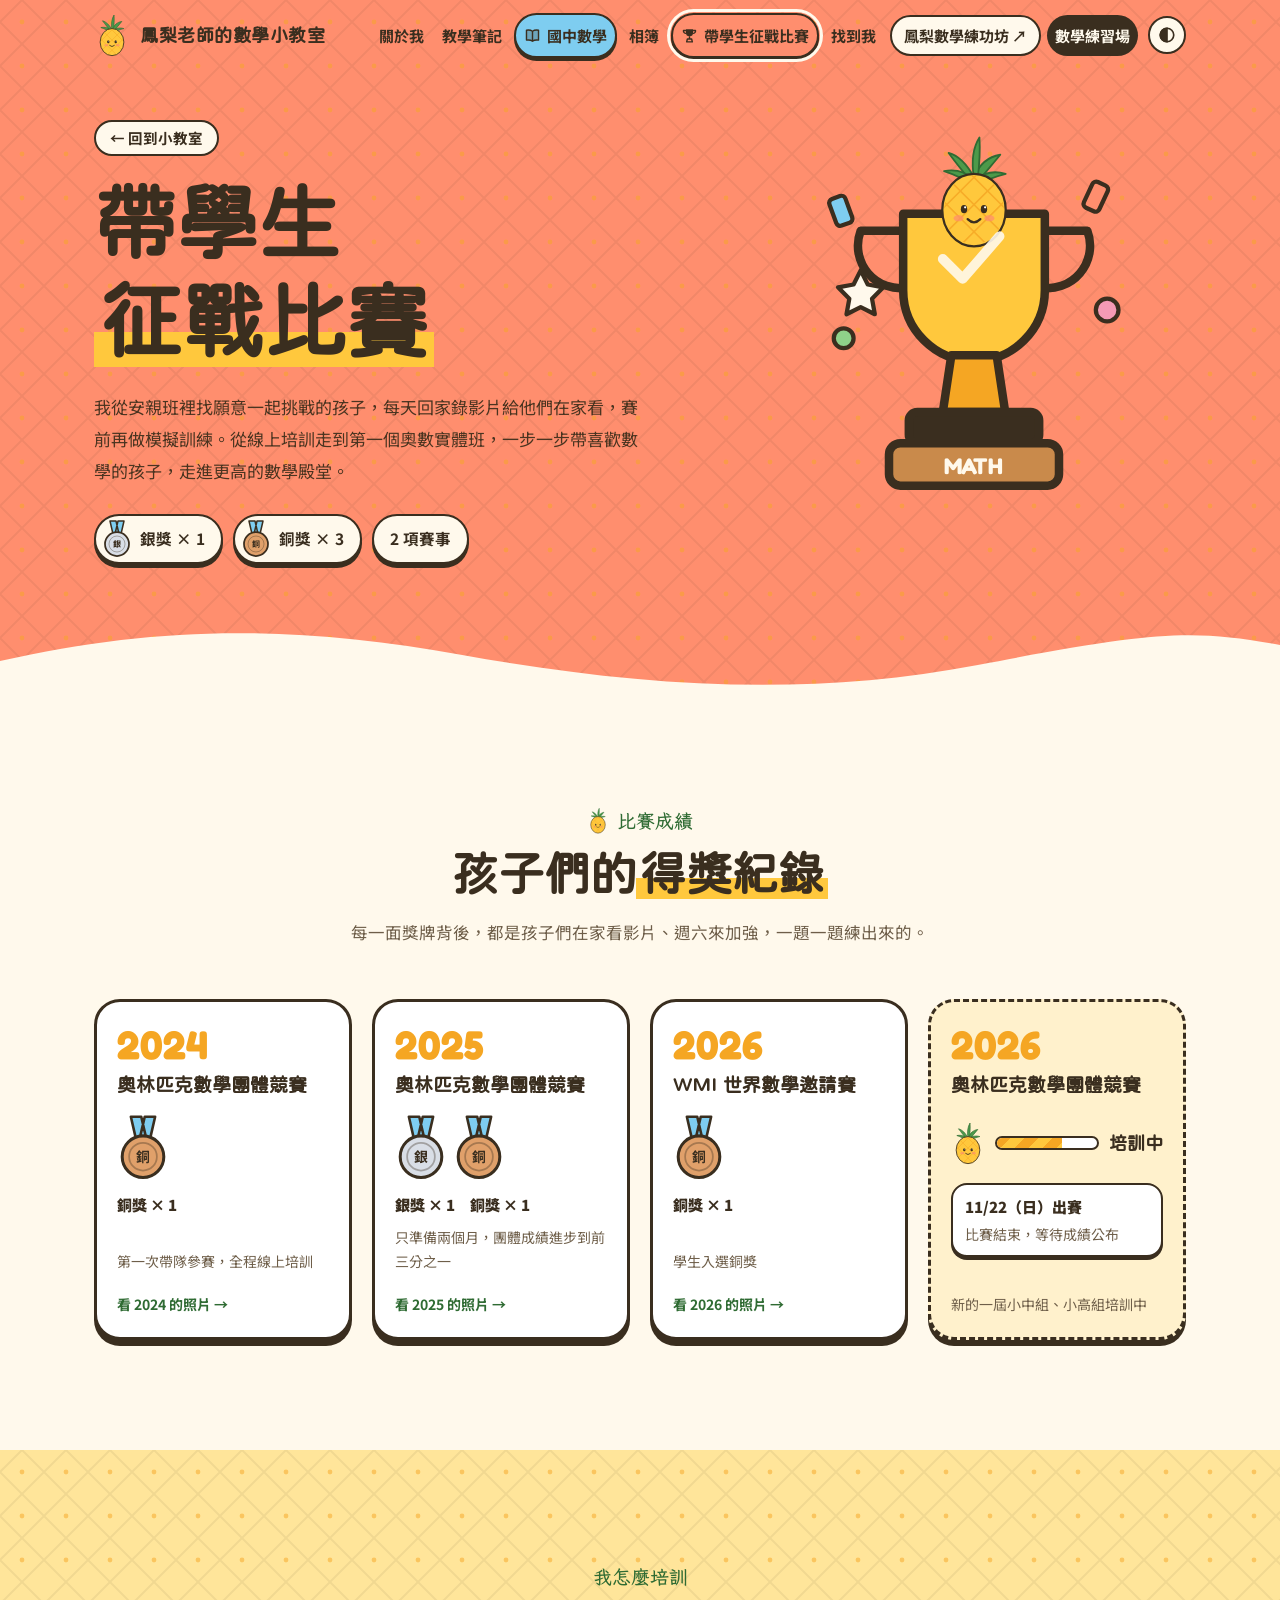
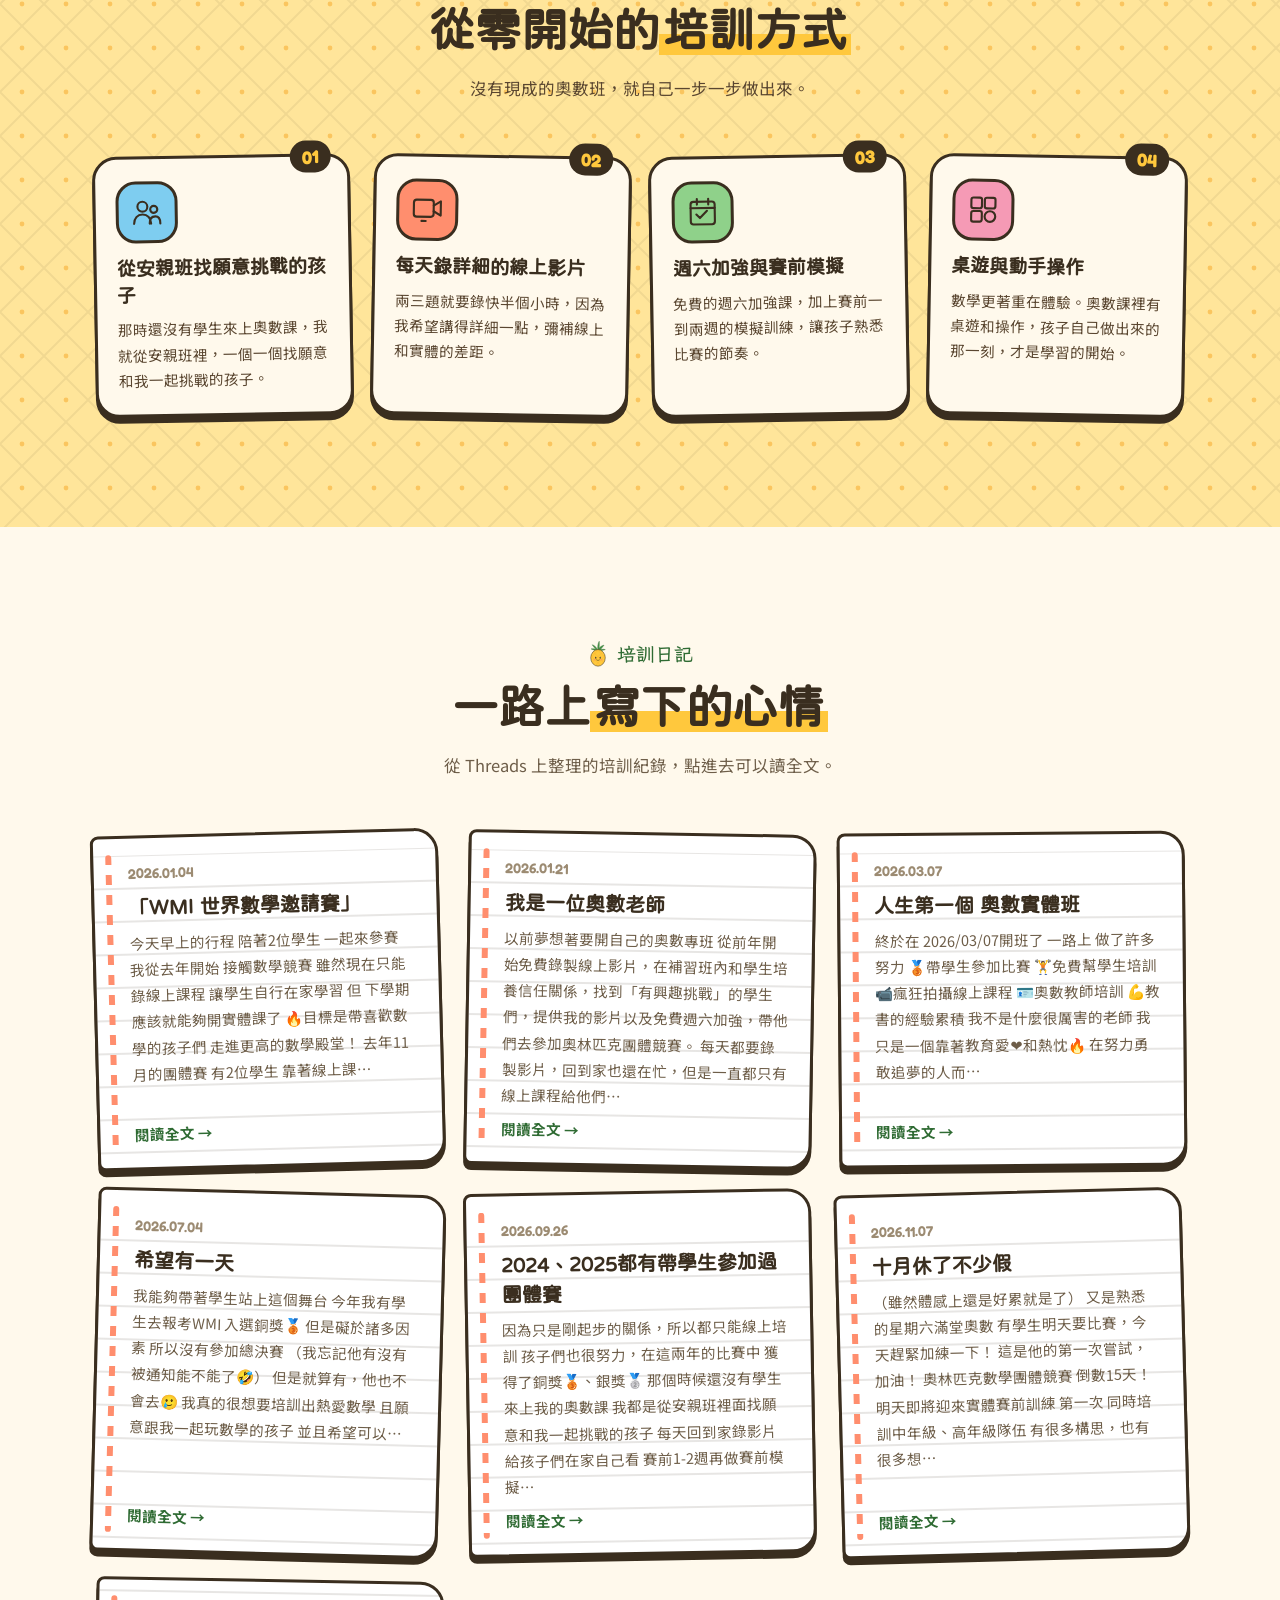
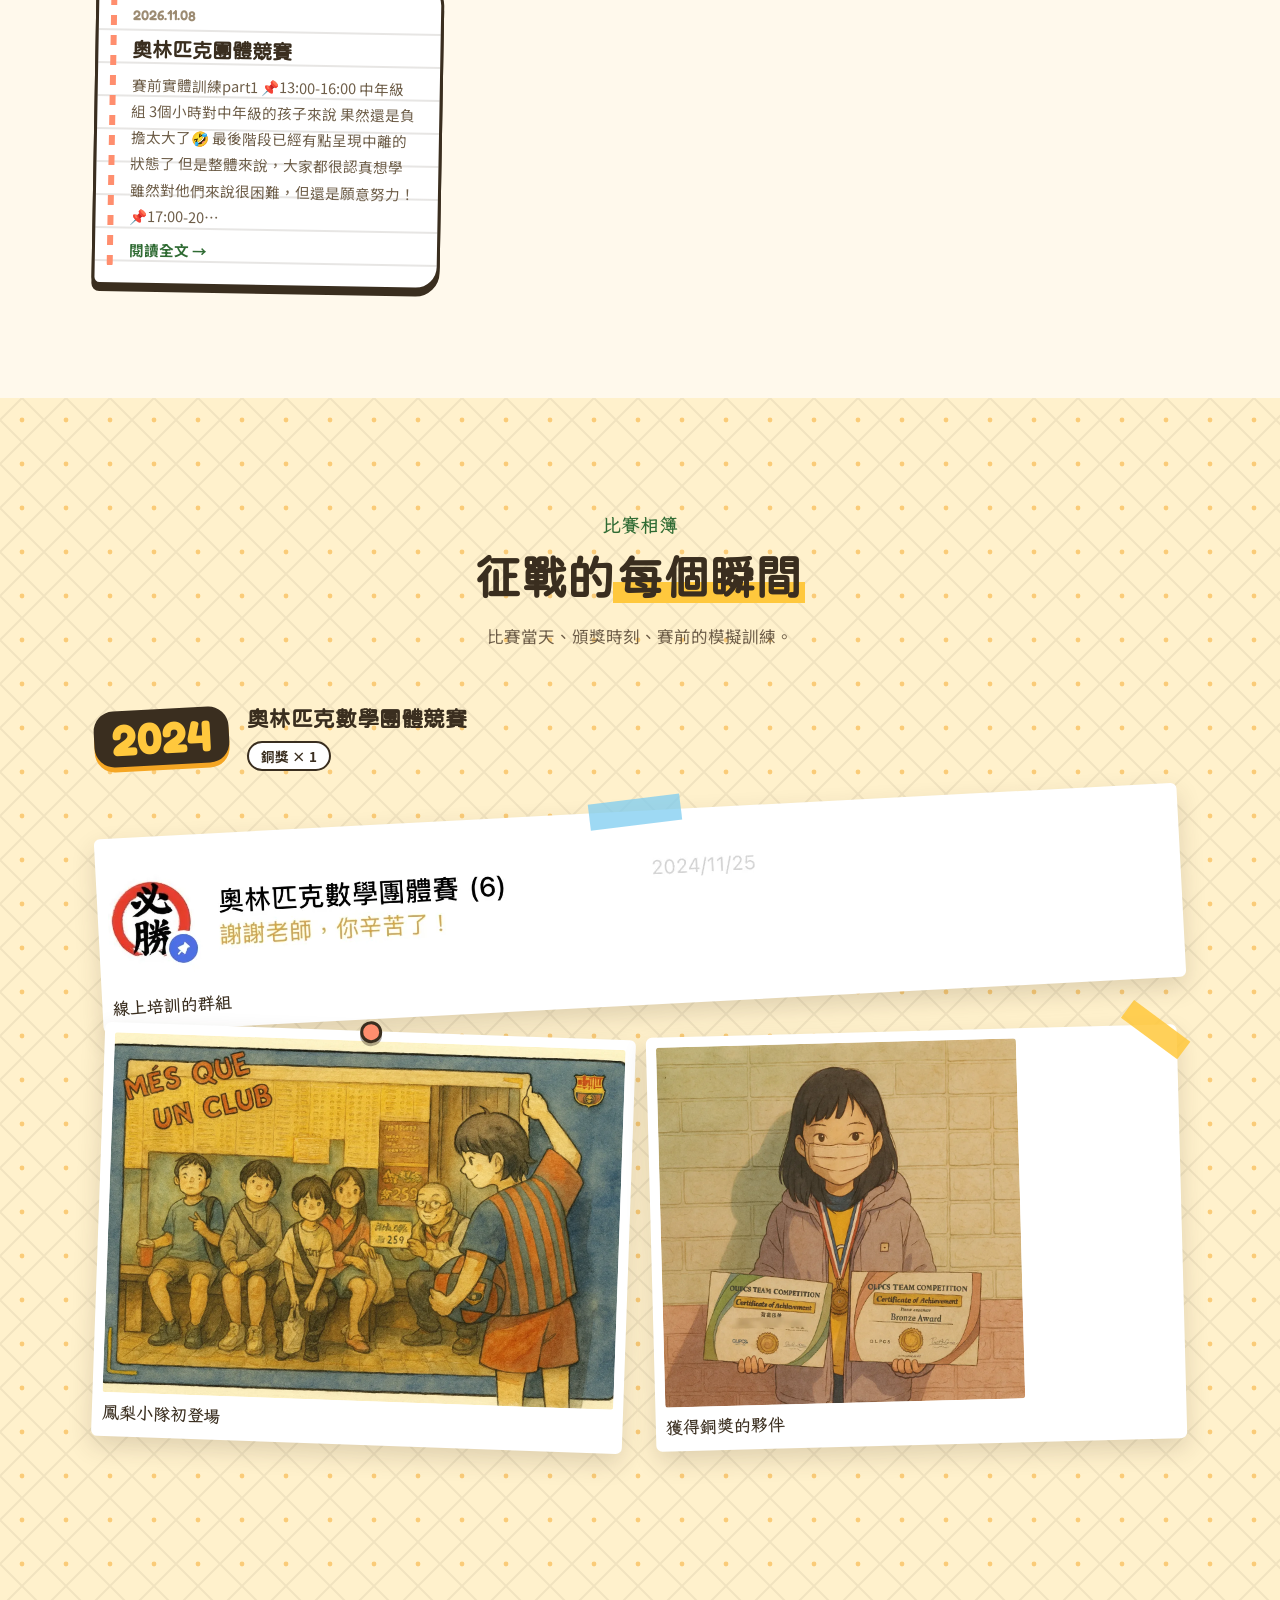
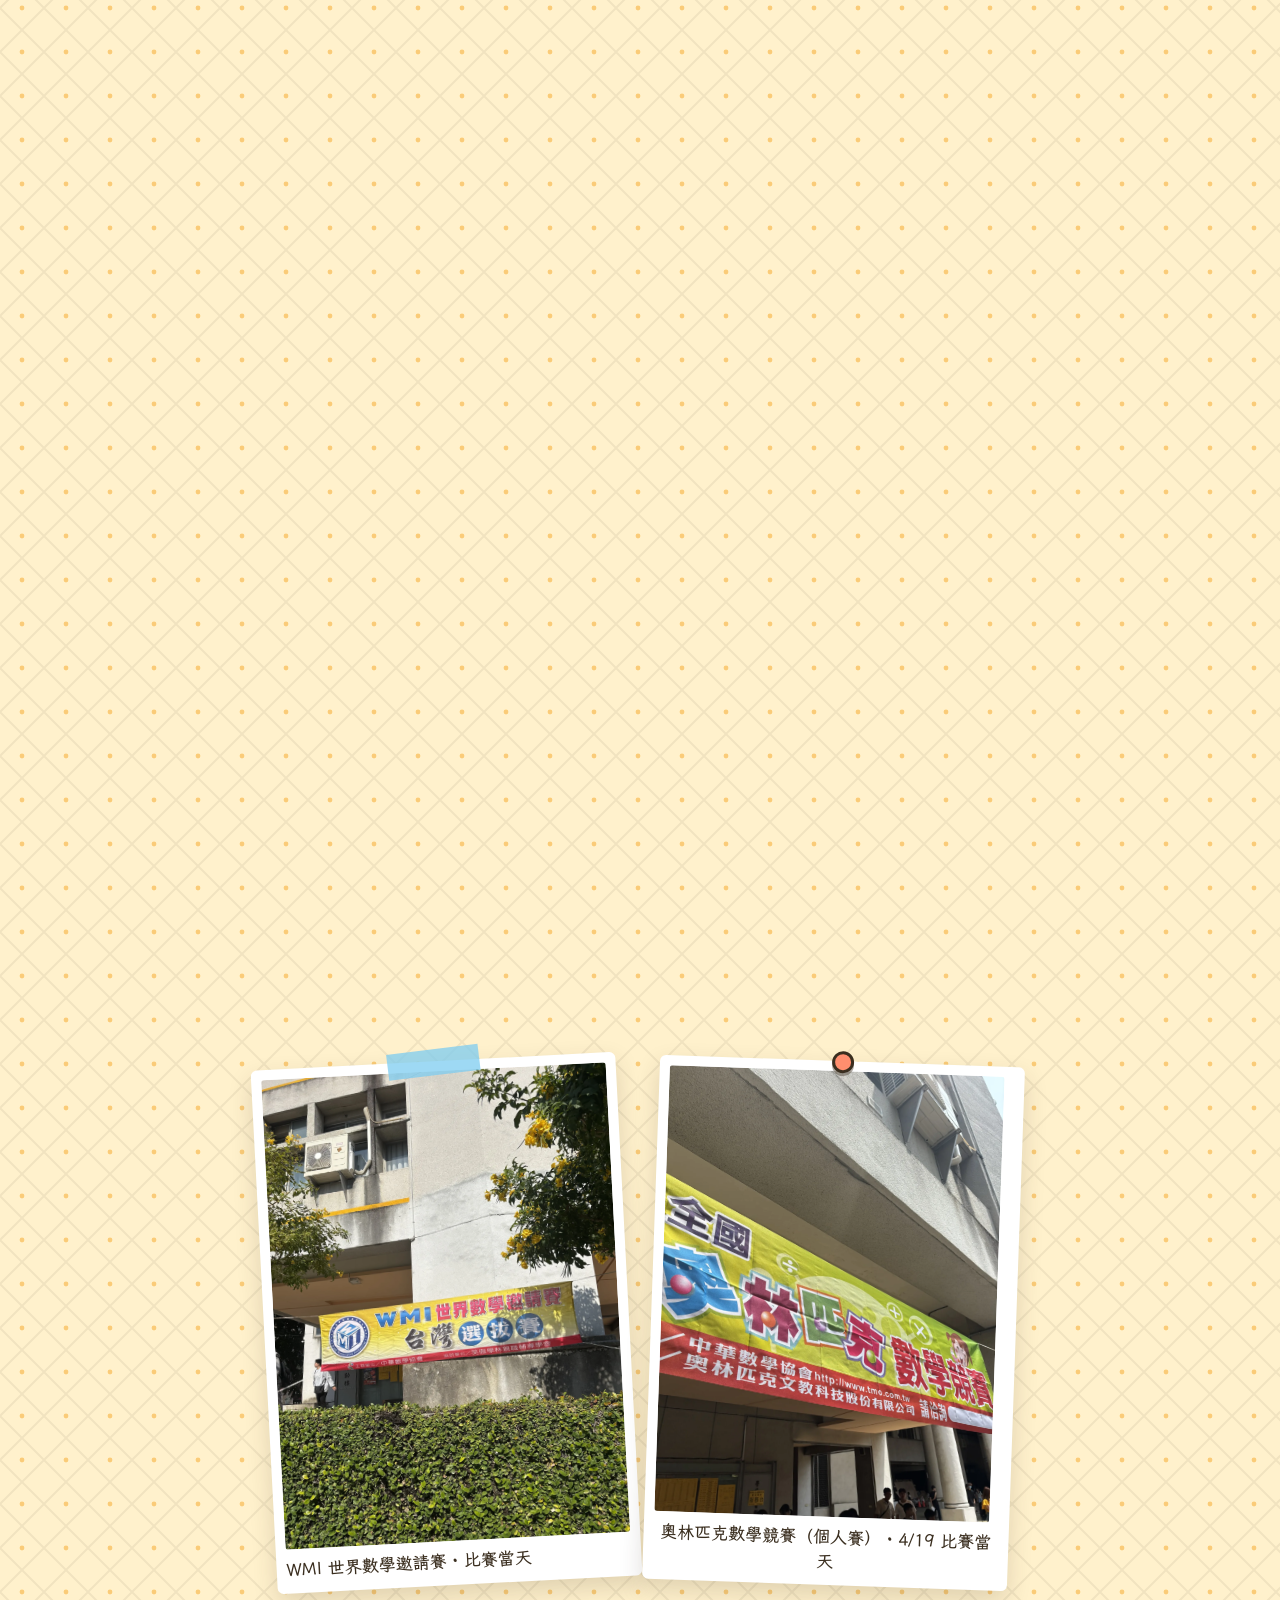
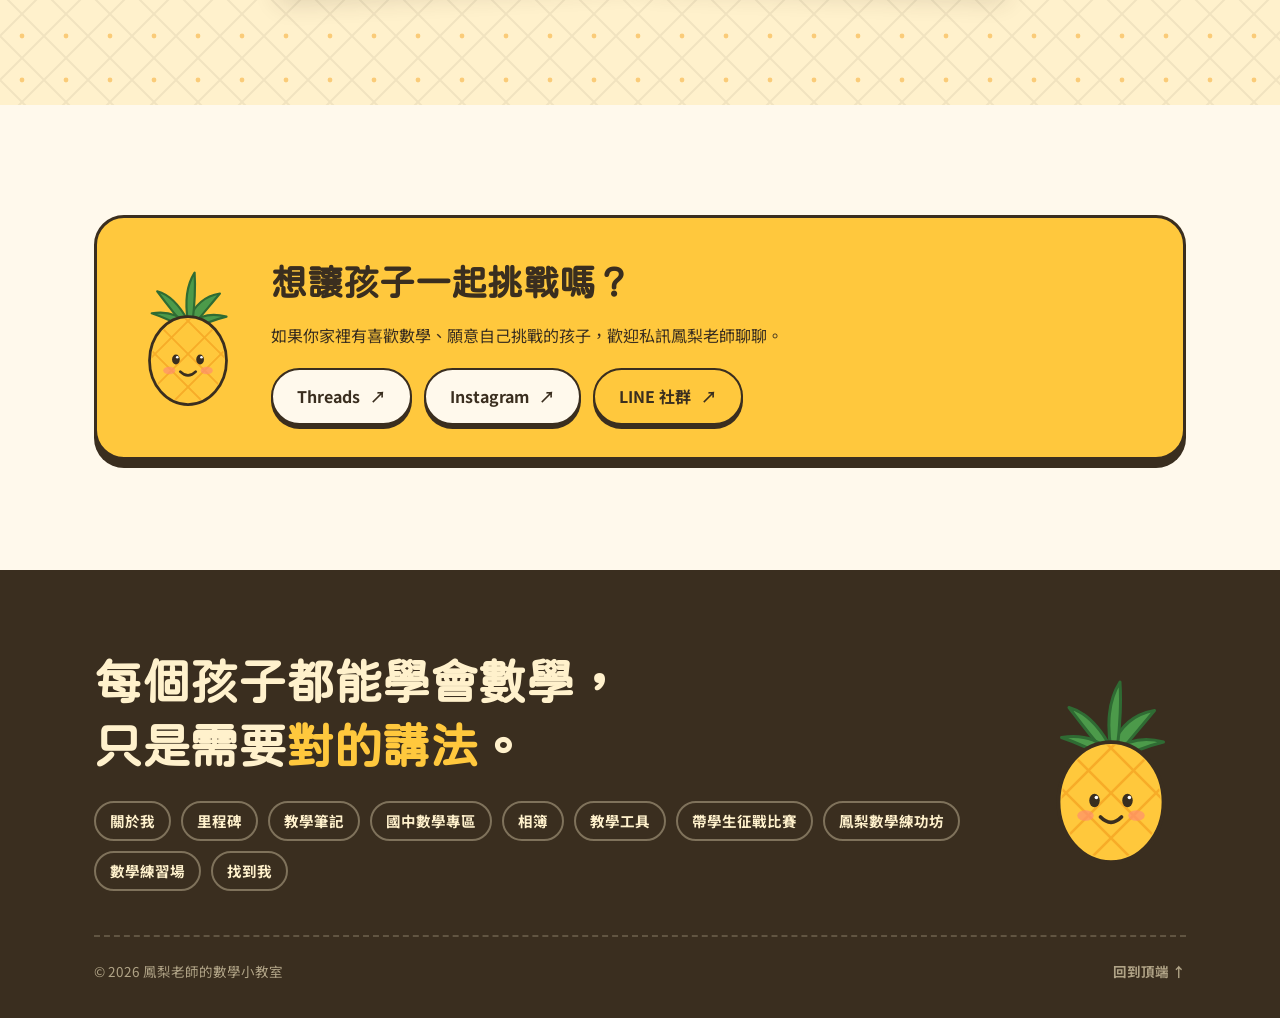
==== commit 525052b3: "連到練功坊網站的按鈕改名為「鳳梨數學練功坊」 - 導覽列、首頁按鈕、頁尾和教學工具卡片的名稱改成「鳳梨數學練功坊」，「換我當老師」改當成裡面的活動介紹 - 導覽列稍微縮小間距，讓較長的按鈕名稱也放得下" ====
--- a/competitions.html
+++ b/competitions.html
@@ -19,7 +19,7 @@
 <link rel="preconnect" href="https://fonts.gstatic.com" crossorigin>
 <link href="https://fonts.googleapis.com/css2?family=Noto+Sans+TC:wght@400;500;700;900&family=LXGW+WenKai+TC:wght@400;700&family=Fredoka:wght@500;600;700&display=swap" rel="stylesheet">
 <link href="https://fonts.googleapis.com/css2?family=Huninn&display=swap" rel="stylesheet">
-<link rel="stylesheet" href="assets/site.css?v=2026.11.17-1">
+<link rel="stylesheet" href="assets/site.css?v=2026.11.17-3">
 <script>document.documentElement.classList.add('js');</script>
 </head>
 <body class="contest-page">
@@ -66,7 +66,7 @@
         <a href="index.html#album">相簿</a>
         <a class="contest-link" href="competitions.html" aria-current="page"><svg viewBox="0 0 24 24" aria-hidden="true"><path d="M7 3h10v5a5 5 0 0 1-10 0z" fill="currentColor"/><path d="M7 5H3.5a3.5 3.5 0 0 0 3.8 4M17 5h3.5a3.5 3.5 0 0 1-3.8 4M12 13v4M8 21h8l-1-4H9z" fill="none" stroke="currentColor" stroke-width="2" stroke-linejoin="round"/></svg>帶學生征戰比賽</a>
         <a href="index.html#follow">找到我</a>
-        <a class="cta cta-teacher" href="https://it-s-my-turn-to-be-teacher.web.app/" target="_blank" rel="noopener">換我當老師 <span aria-hidden="true">↗</span></a>
+        <a class="cta cta-teacher" href="https://it-s-my-turn-to-be-teacher.web.app/" target="_blank" rel="noopener">鳳梨數學練功坊 <span aria-hidden="true">↗</span></a>
         <a class="cta" href="practice.html">數學練習場</a>
       </div>
       <button class="theme" id="themeBtn" type="button" aria-label="切換深淺色">
@@ -185,7 +185,7 @@
       <div>
         <p class="big reveal">每個孩子都能學會數學，<br>只是需要<em>對的講法</em>。</p>
         <nav class="foot-links" aria-label="頁尾選單">
-          <a href="index.html#about">關於我</a><a href="index.html#milestones">里程碑</a><a href="index.html#notes">教學筆記</a><a href="junior.html">國中數學專區</a><a href="index.html#album">相簿</a><a href="index.html#tools">教學工具</a><a href="competitions.html">帶學生征戰比賽</a><a href="https://it-s-my-turn-to-be-teacher.web.app/" target="_blank" rel="noopener">換我當老師</a><a href="practice.html">數學練習場</a><a href="index.html#follow">找到我</a>
+          <a href="index.html#about">關於我</a><a href="index.html#milestones">里程碑</a><a href="index.html#notes">教學筆記</a><a href="junior.html">國中數學專區</a><a href="index.html#album">相簿</a><a href="index.html#tools">教學工具</a><a href="competitions.html">帶學生征戰比賽</a><a href="https://it-s-my-turn-to-be-teacher.web.app/" target="_blank" rel="noopener">鳳梨數學練功坊</a><a href="practice.html">數學練習場</a><a href="index.html#follow">找到我</a>
         </nav>
       </div>
       <svg class="foot-mascot" aria-hidden="true" viewBox="0 0 200 260"><use href="#pine"/></svg>
@@ -197,9 +197,9 @@
   </div>
 </footer>
 
-<script src="data/site.js?v=2026.11.17-1"></script>
-<script src="data/articles.js?v=2026.11.17-1"></script>
-<script src="assets/common.js?v=2026.11.17-1"></script>
+<script src="data/site.js?v=2026.11.17-3"></script>
+<script src="data/articles.js?v=2026.11.17-3"></script>
+<script src="assets/common.js?v=2026.11.17-3"></script>
 <script>
 (function(){
   const SITE = window.SITE || {}, C = SITE.contest || {};
--- a/assets/site.css
+++ b/assets/site.css
@@ -72,12 +72,12 @@
 .logo span{font-family:var(--round);font-weight:700;font-size:18px;letter-spacing:.03em;white-space:nowrap;}
 .nav-right{display:flex;align-items:center;gap:6px;}
 .menu{display:flex;align-items:center;gap:2px;}
-.menu a{text-decoration:none;font-size:15px;font-weight:700;padding:7px 10px;border-radius:999px;transition:background .25s, transform .2s var(--bounce);white-space:nowrap;}
+.menu a{text-decoration:none;font-size:15px;font-weight:700;padding:7px 8px;border-radius:999px;transition:background .25s, transform .2s var(--bounce);white-space:nowrap;}
 .menu a:hover{background:color-mix(in srgb, var(--yellow) 45%, transparent);}
-.menu a.contest-link{display:inline-flex;align-items:center;gap:6px;background:var(--coral);color:#3A2E1F;border:2px solid #3A2E1F;box-shadow:0 3px 0 #3A2E1F;margin:0 4px;}
+.menu a.contest-link{display:inline-flex;align-items:center;gap:6px;background:var(--coral);color:#3A2E1F;border:2px solid #3A2E1F;box-shadow:0 3px 0 #3A2E1F;margin:0 2px;}
 .menu a.contest-link:hover{transform:translateY(-2px) rotate(-2deg);background:var(--coral);}
 .menu a.contest-link svg{width:17px;height:17px;}
-.menu a.junior-link{display:inline-flex;align-items:center;gap:6px;background:var(--sky);color:#3A2E1F;border:2px solid #3A2E1F;box-shadow:0 3px 0 #3A2E1F;margin:0 4px;}
+.menu a.junior-link{display:inline-flex;align-items:center;gap:6px;background:var(--sky);color:#3A2E1F;border:2px solid #3A2E1F;box-shadow:0 3px 0 #3A2E1F;margin:0 2px;}
 .menu a.junior-link:hover{transform:translateY(-2px) rotate(2deg);background:var(--sky);}
 .menu a.junior-link svg{width:17px;height:17px;}
 .menu a[aria-current="page"]{outline:3px solid #FFF9EC;outline-offset:1px;}
